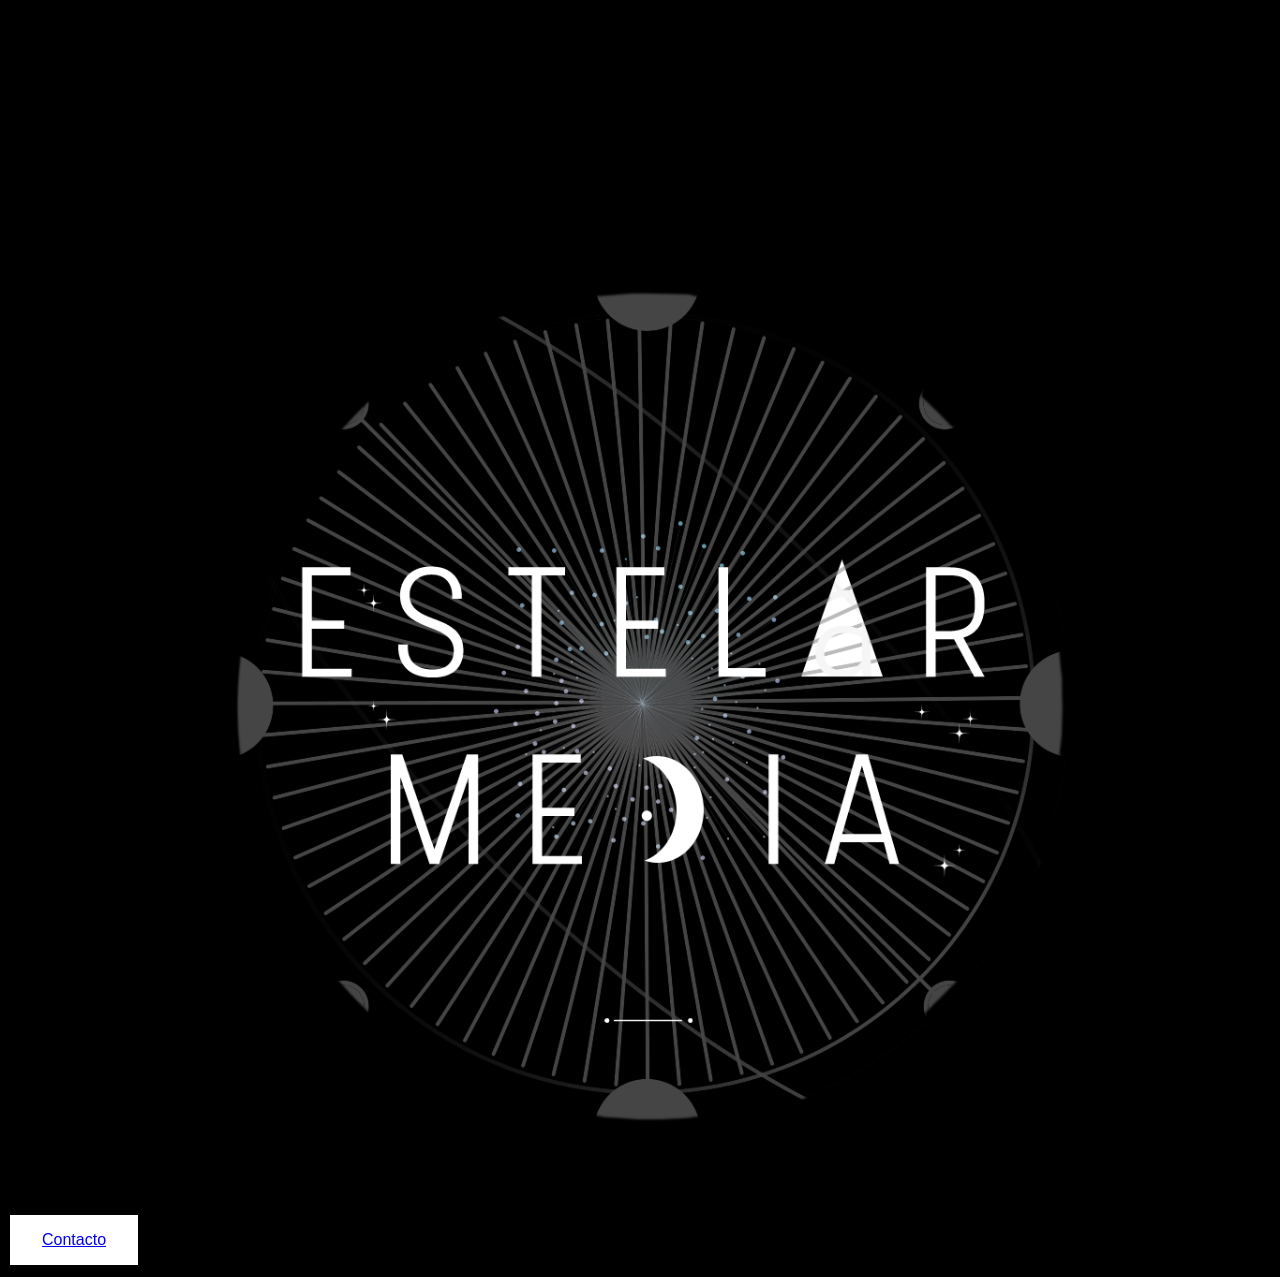
==== index.html @ 9cf01cc3 "Add files via upload" ====
<html>
<head>
<style>
body{
background-color: #000000;
}
.header img {
margin-top: 200px;
width: 80%;
height: auto;
display: block;
margin-left: auto;
margin-right: auto;
}
.button5 {
  background-color: white;
  color: black;
  border: 2px solid #555555;
  border: none;
  padding: 16px 32px;
  text-align: center;
  text-decoration: none;
  display: inline-block;
  font-size: 16px;
  margin: 4px 2px;
  transition-duration: 0.4s;
  cursor: pointer;
}
.contacto{
display: block;
margin-left: auto;
margin-right: auto;    
}
</style>
</head>
<body>
    <div class="header">
        <img src="Logo_Estelar_Media_Alpha.png" alt="logo" />
      </div>
    <div class="contacto">
        <button class="button button5"><a href="mailto:estelarmediabcn@gmail.com">Contacto</a></button>
    </div>
</body>
</html>
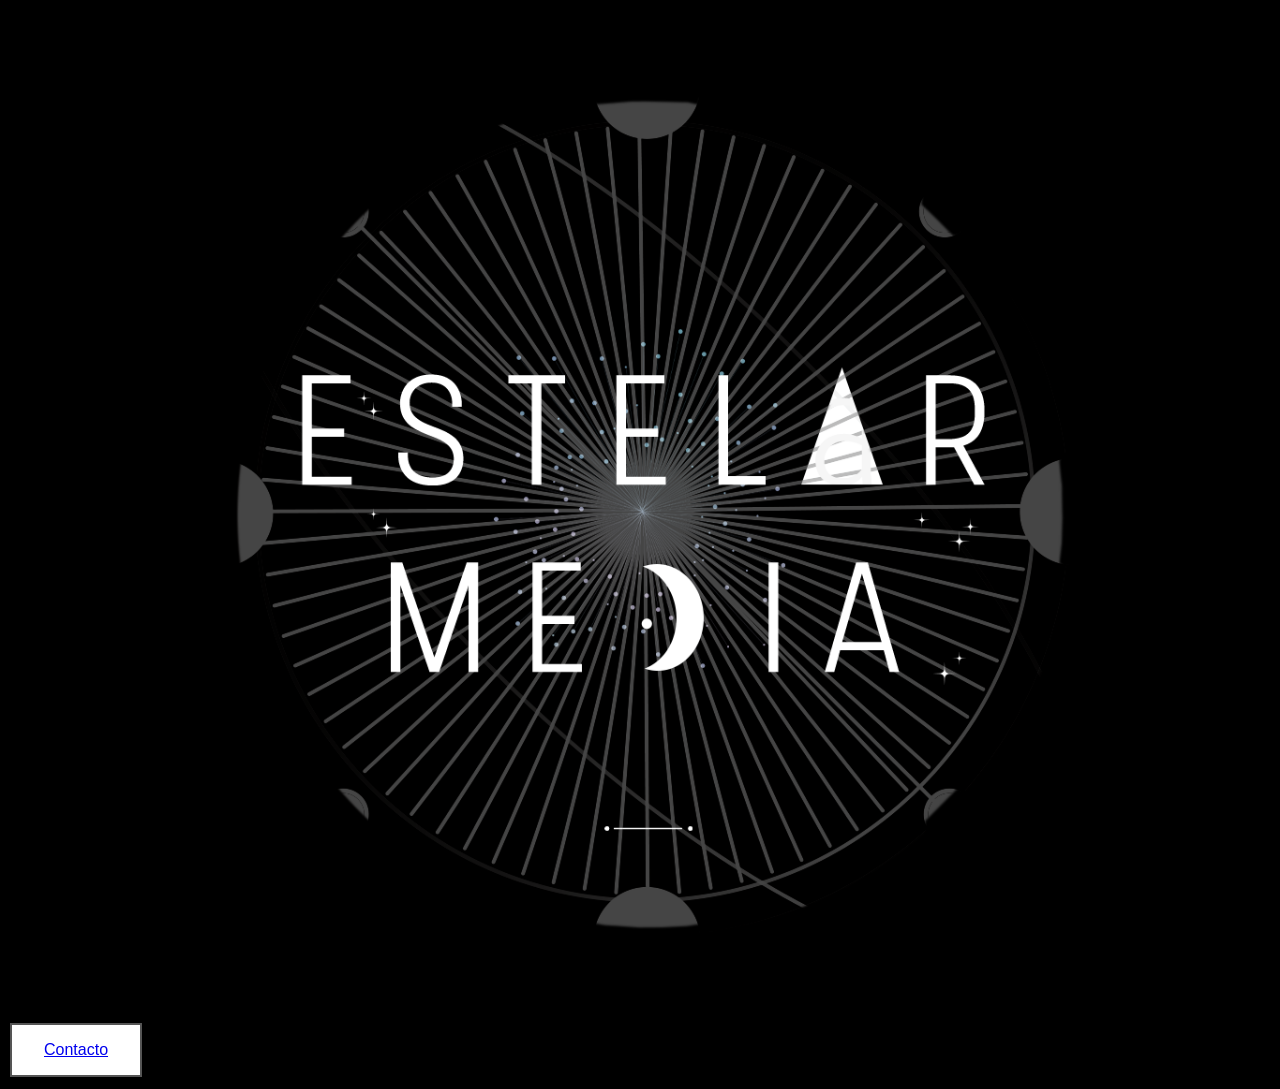
==== commit 910f6658: "Add files via upload" ====
--- a/index.html
+++ b/index.html
@@ -3,20 +3,22 @@
 <style>
 body{
 background-color: #000000;
+font-family: 'Gill Sans', 'Gill Sans MT', Calibri, 'Trebuchet MS', sans-serif;
 }
 .header img {
-margin-top: 200px;
 width: 80%;
 height: auto;
 display: block;
 margin-left: auto;
 margin-right: auto;
 }
-.button5 {
-  background-color: white;
-  color: black;
-  border: 2px solid #555555;
+.contacto{
+align-items: center;  
+}
+.button {
+  background-color: #ffffff; 
   border: none;
+  color: white;
   padding: 16px 32px;
   text-align: center;
   text-decoration: none;
@@ -26,11 +28,17 @@
   transition-duration: 0.4s;
   cursor: pointer;
 }
-.contacto{
-display: block;
-margin-left: auto;
-margin-right: auto;    
+.button5 {
+  background-color: white;
+  color: black;
+  border: 2px solid #555555;
 }
+
+.button5:hover {
+  background-color: #555555;
+  color: white;
+}
+
 </style>
 </head>
 <body>
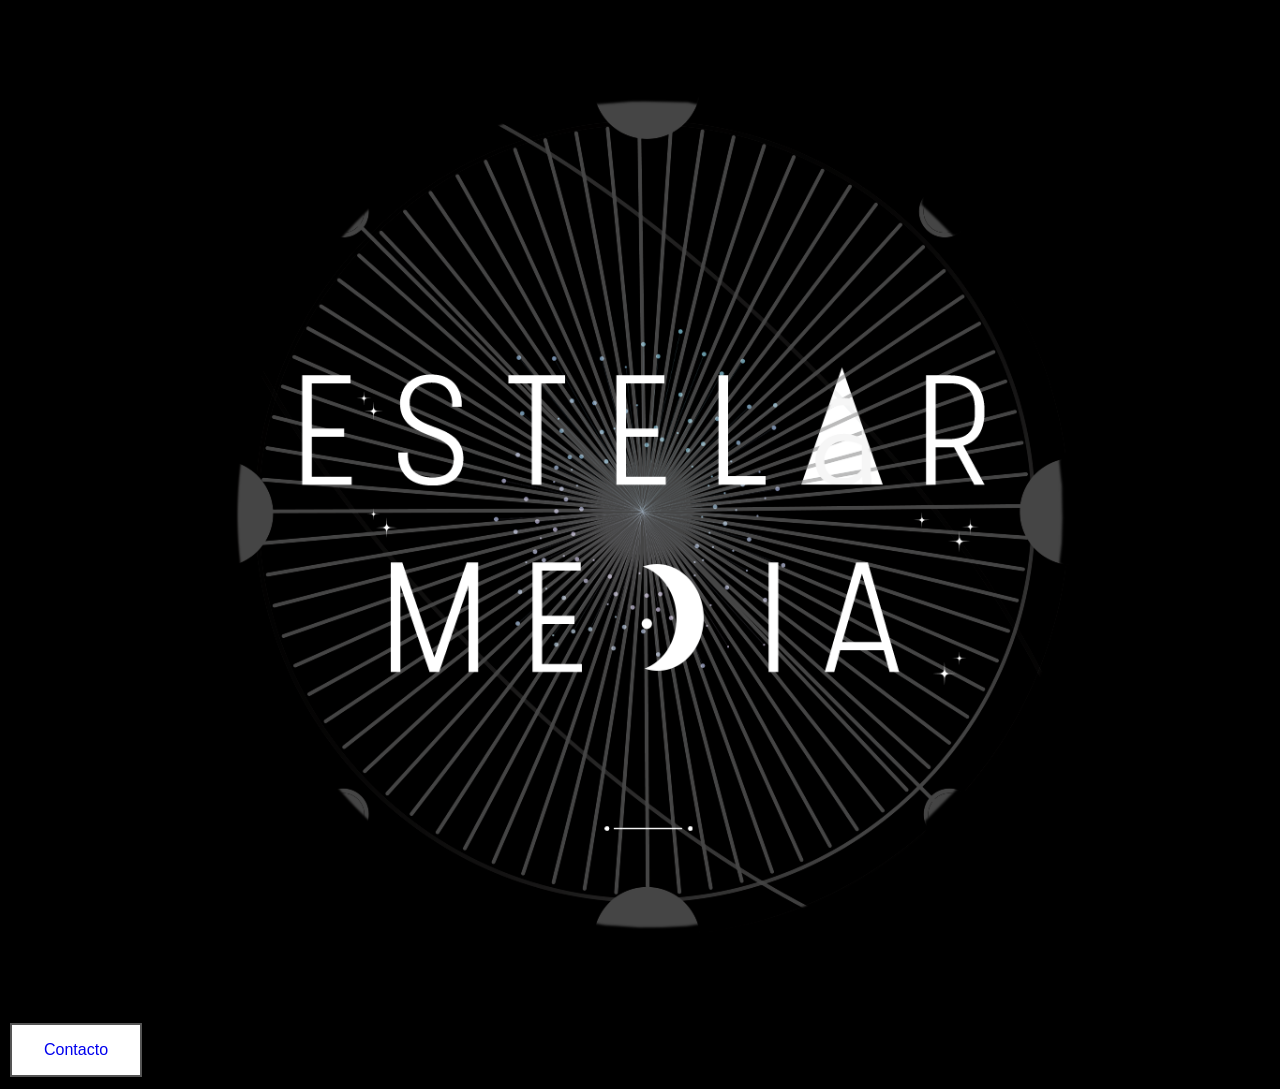
==== commit e1c61a0f: "Add files via upload" ====
--- a/index.html
+++ b/index.html
@@ -4,6 +4,10 @@
 body{
 background-color: #000000;
 font-family: 'Gill Sans', 'Gill Sans MT', Calibri, 'Trebuchet MS', sans-serif;
+}
+a:link, a:visited, a:hover, a:active {
+  text-align: center;
+  text-decoration: none;
 }
 .header img {
 width: 80%;
@@ -12,8 +16,9 @@
 margin-left: auto;
 margin-right: auto;
 }
-.contacto{
-align-items: center;  
+div {
+  display: flex;
+  align-items: center;
 }
 .button {
   background-color: #ffffff; 
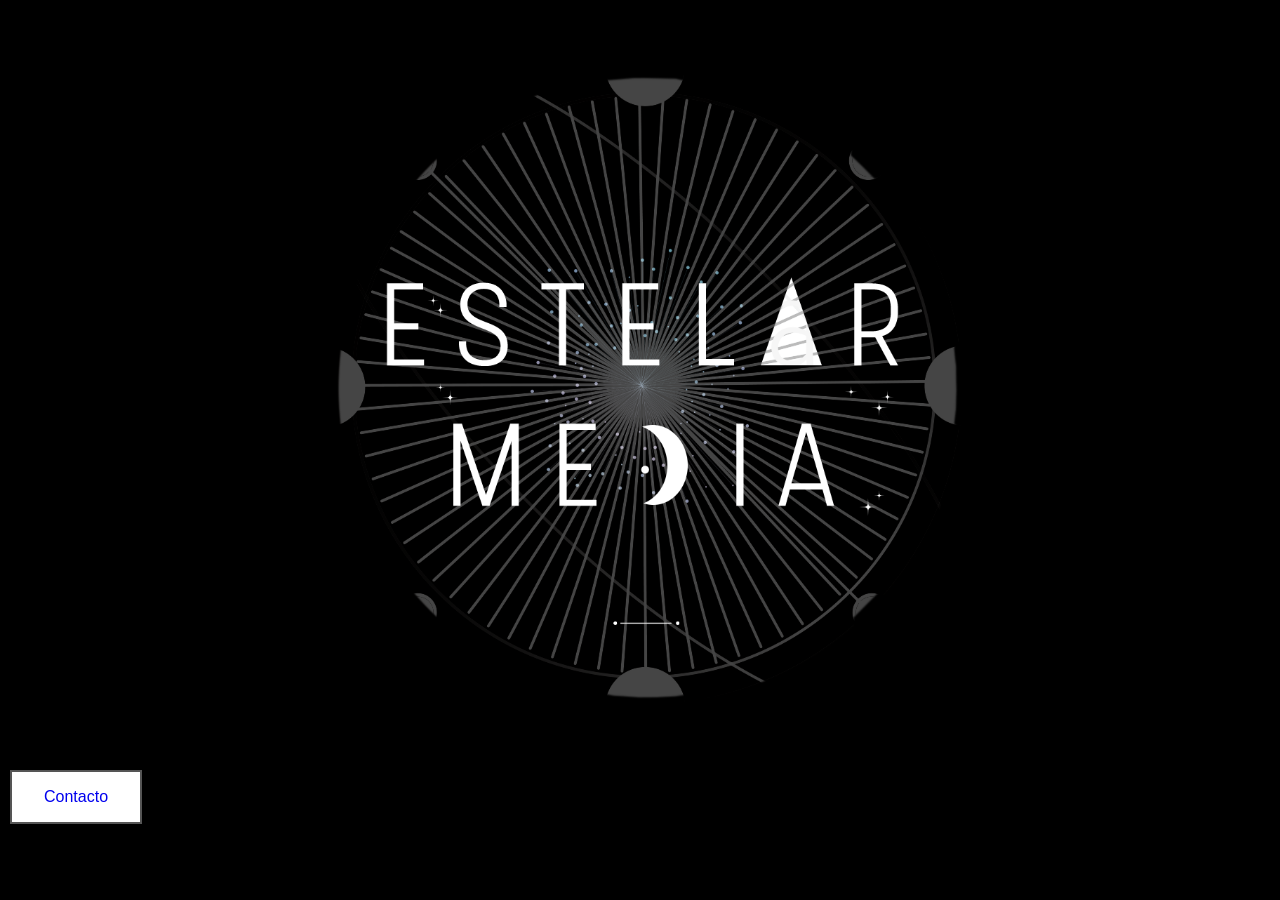
==== commit 46880824: "Add files via upload" ====
--- a/index.html
+++ b/index.html
@@ -10,7 +10,7 @@
   text-decoration: none;
 }
 .header img {
-width: 80%;
+width: 60%;
 height: auto;
 display: block;
 margin-left: auto;
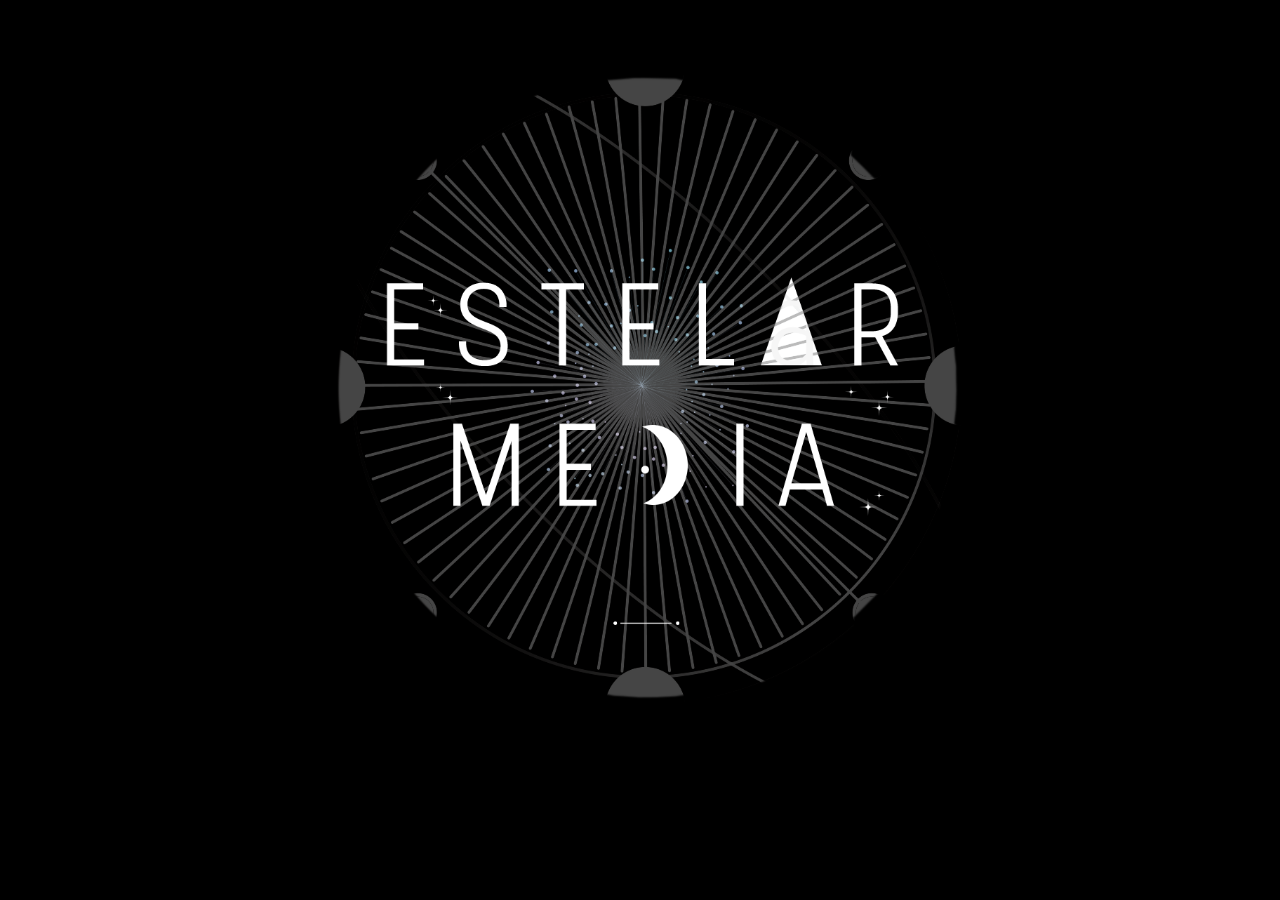
==== commit 974490e8: "Add files via upload" ====
--- a/index.html
+++ b/index.html
@@ -50,8 +50,9 @@
     <div class="header">
         <img src="Logo_Estelar_Media_Alpha.png" alt="logo" />
       </div>
-    <div class="contacto">
+<!--   <div class="contacto">
         <button class="button button5"><a href="mailto:estelarmediabcn@gmail.com">Contacto</a></button>
     </div>
+    -->
 </body>
 </html>
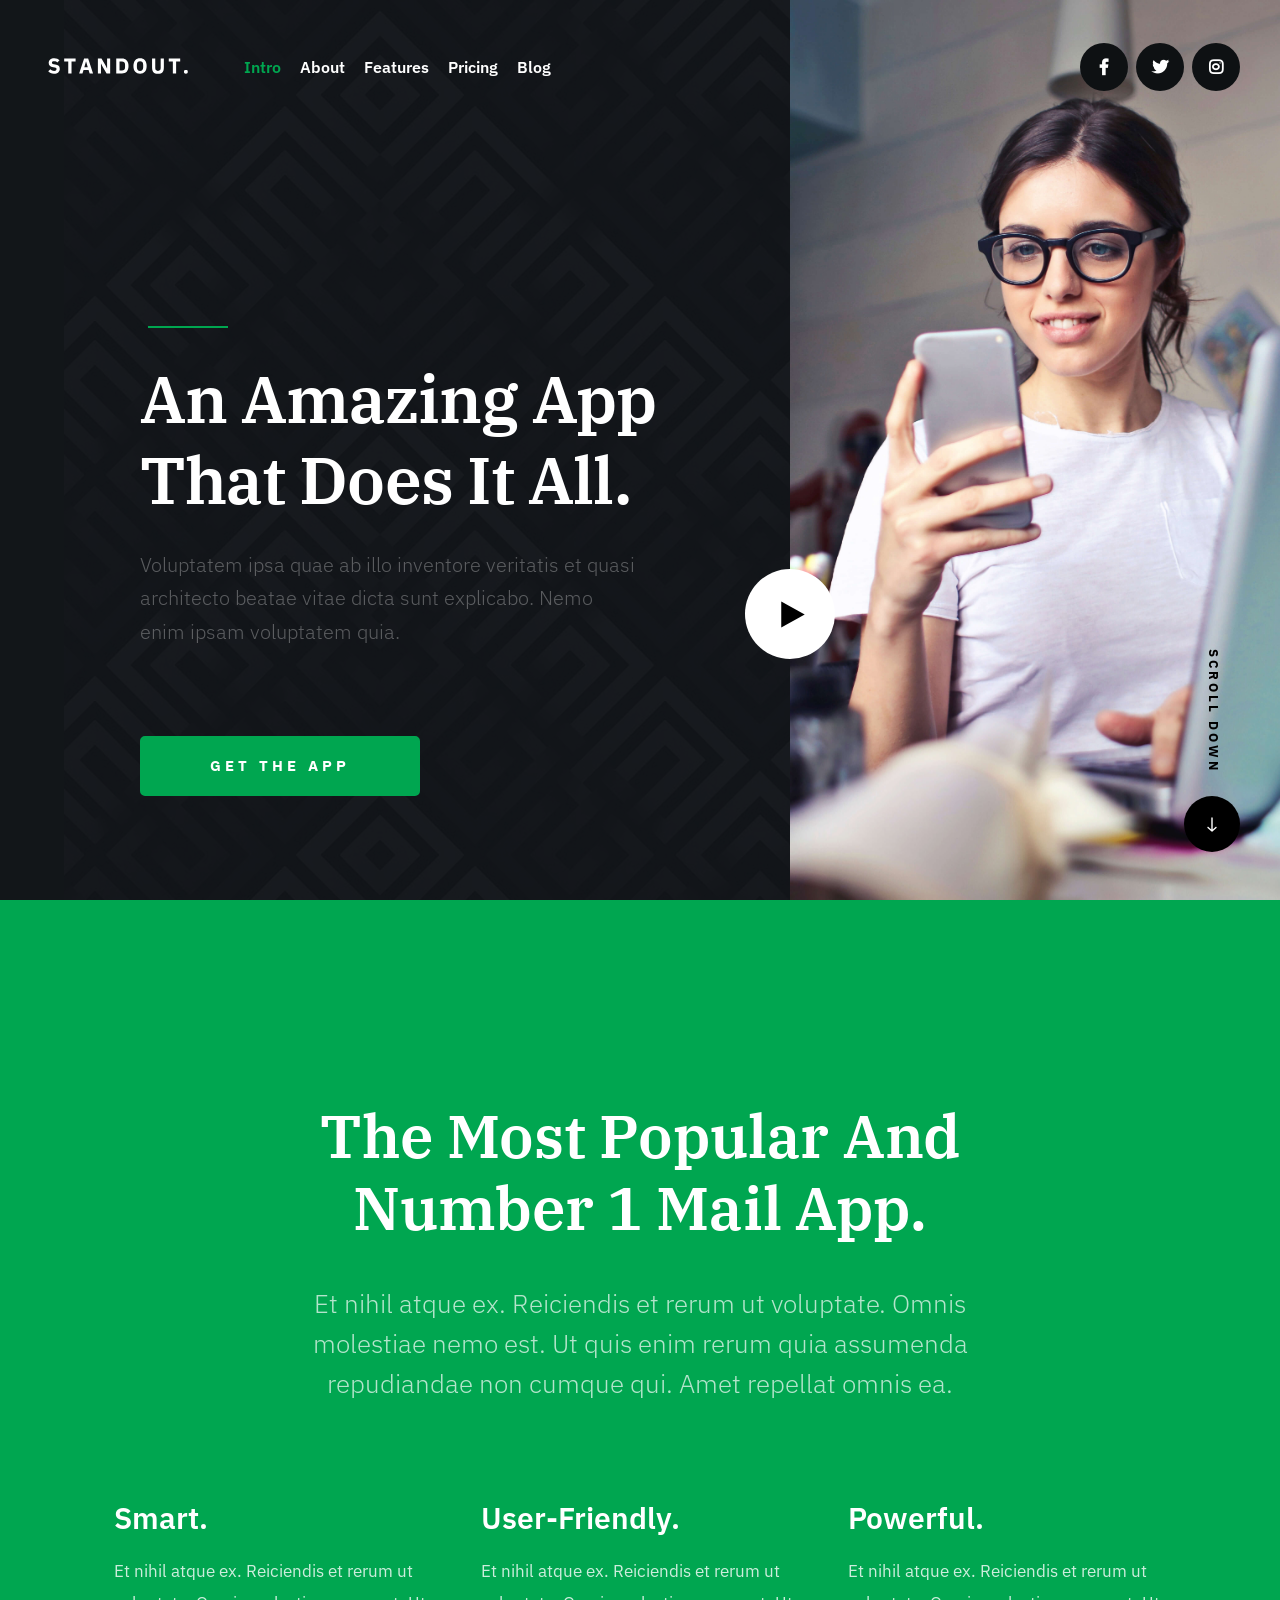
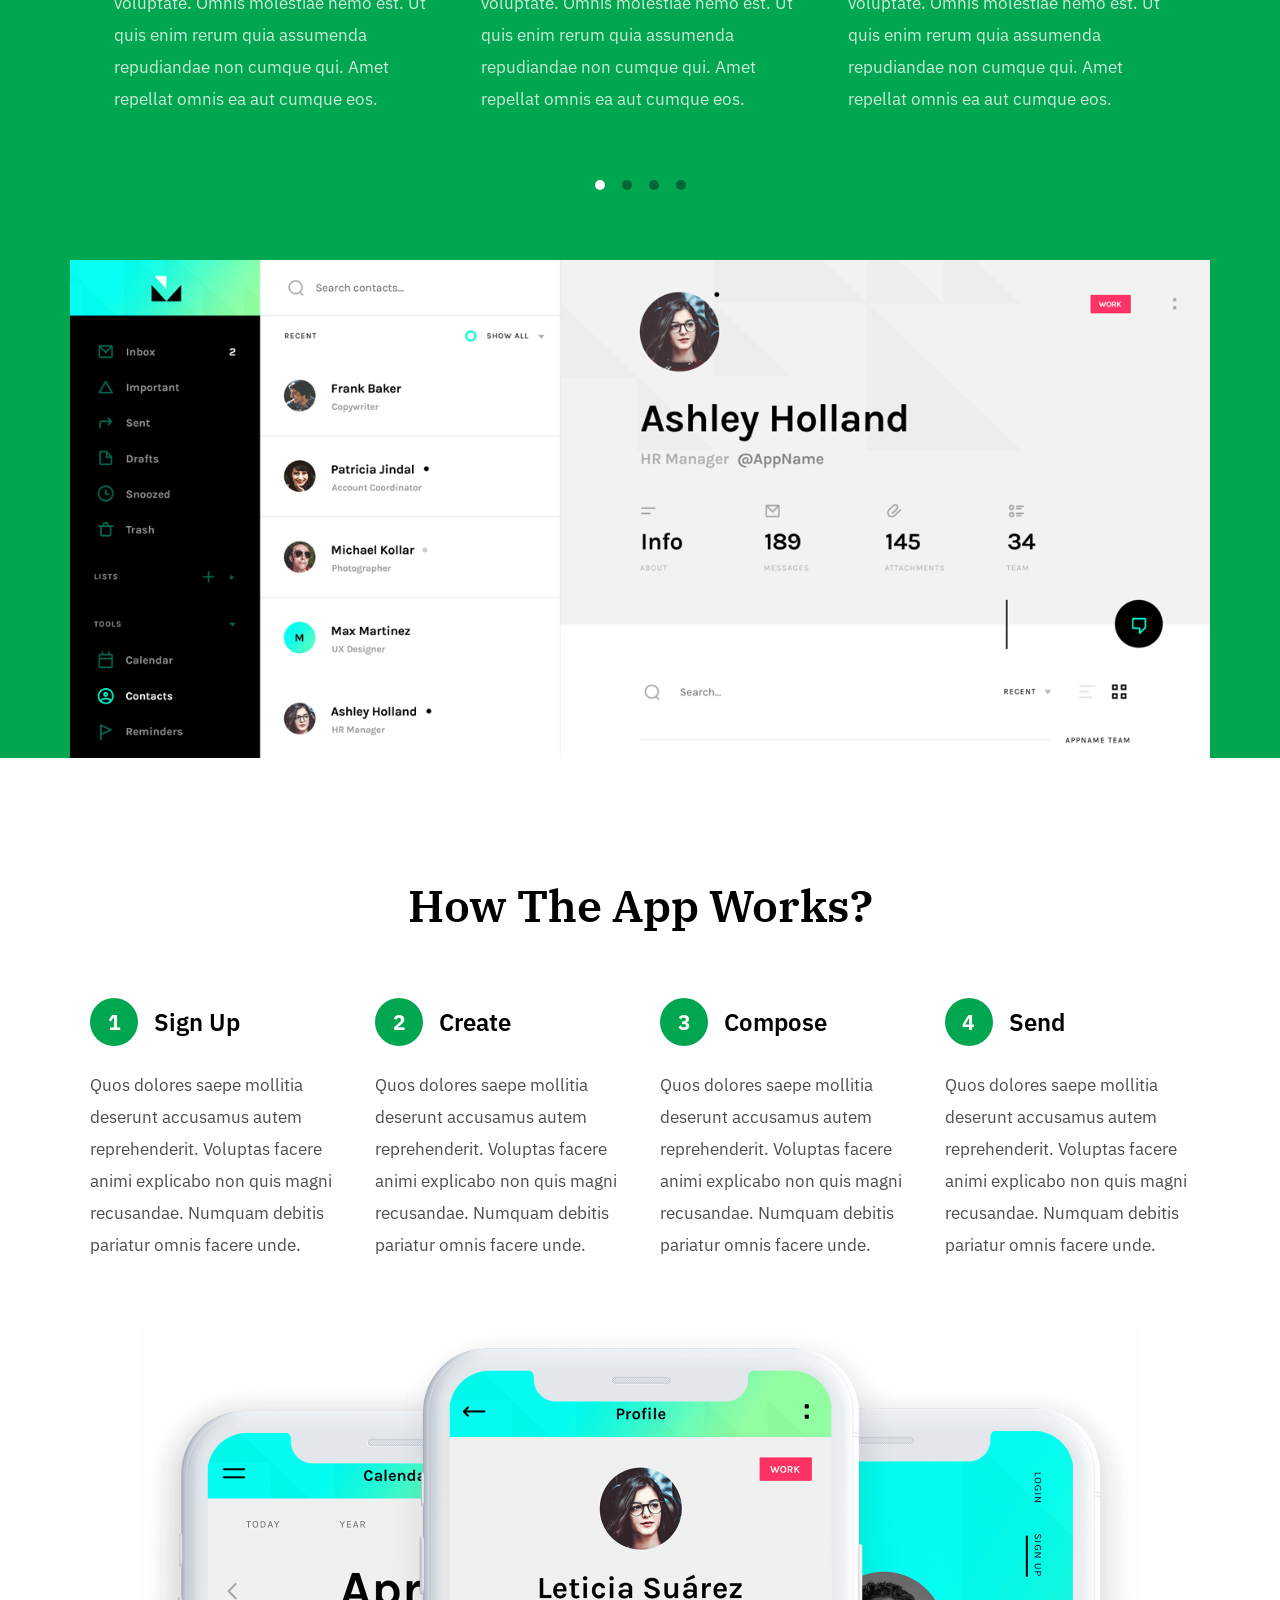
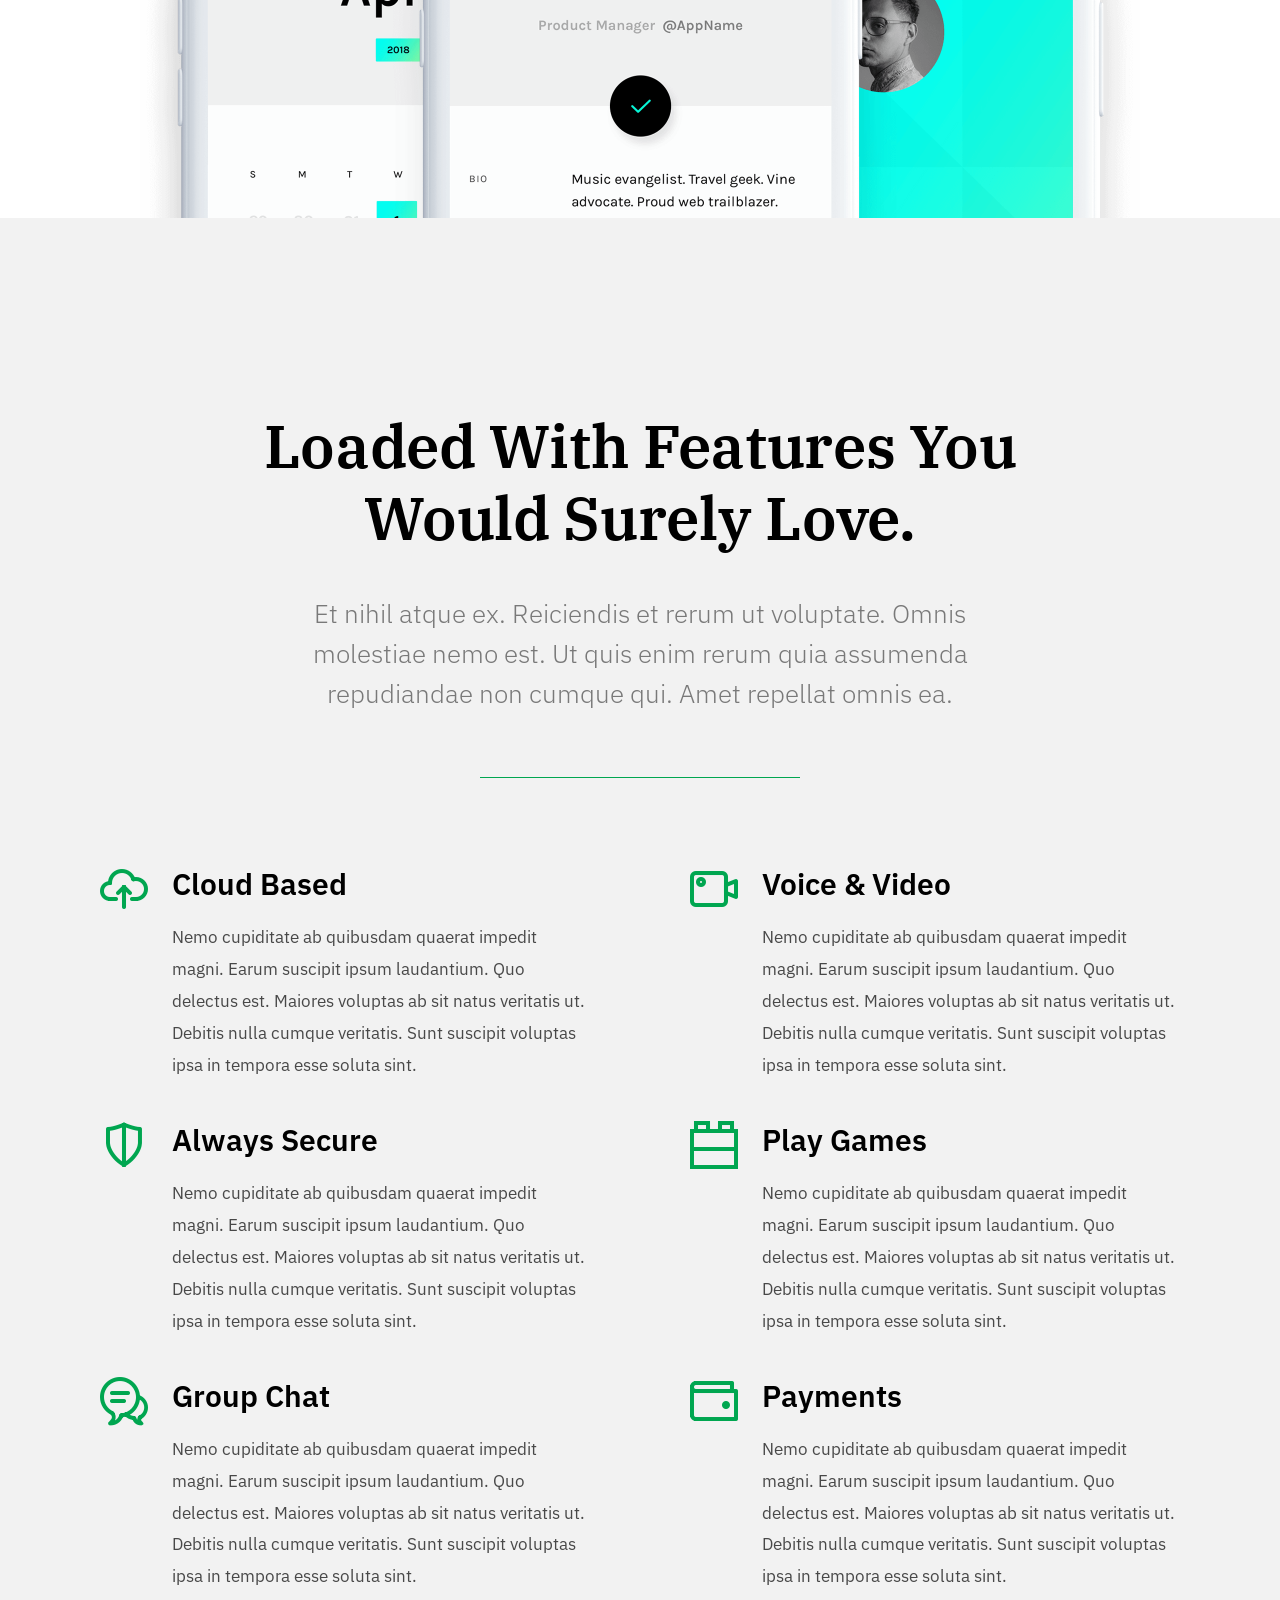
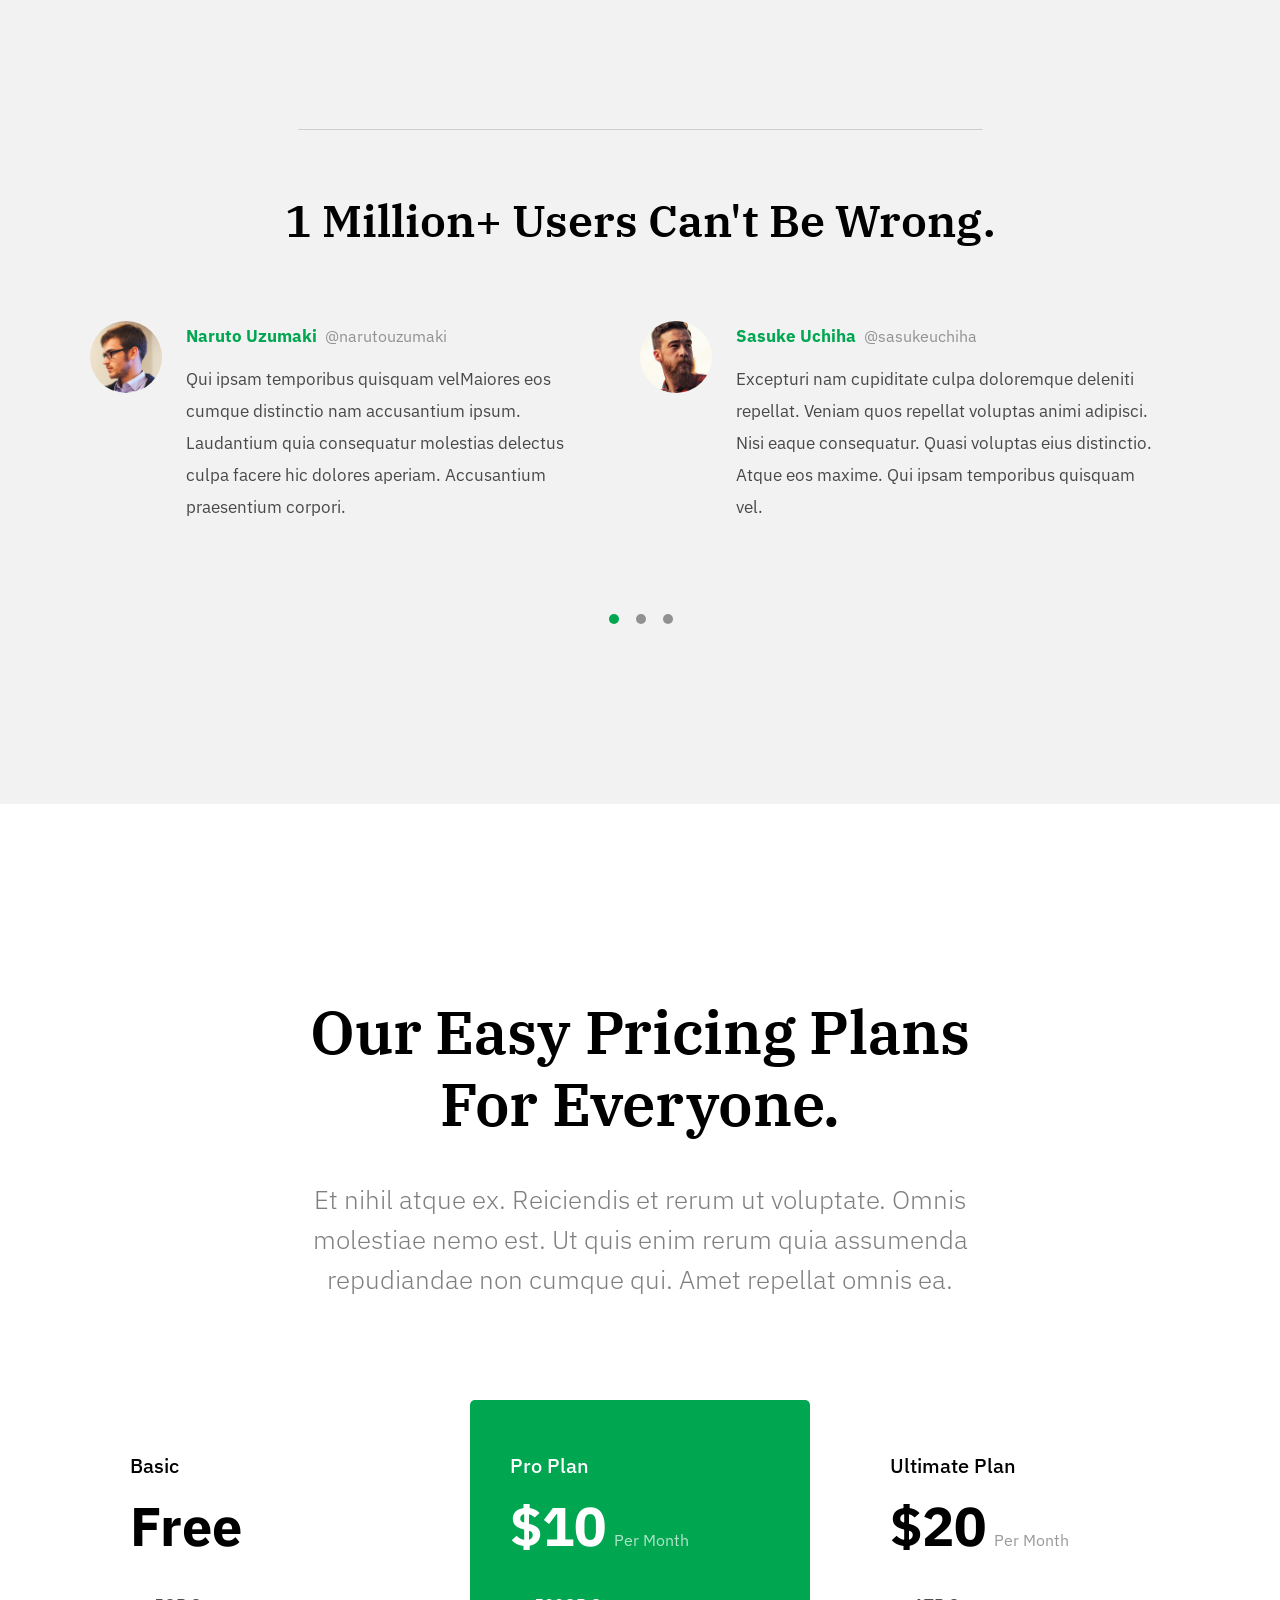
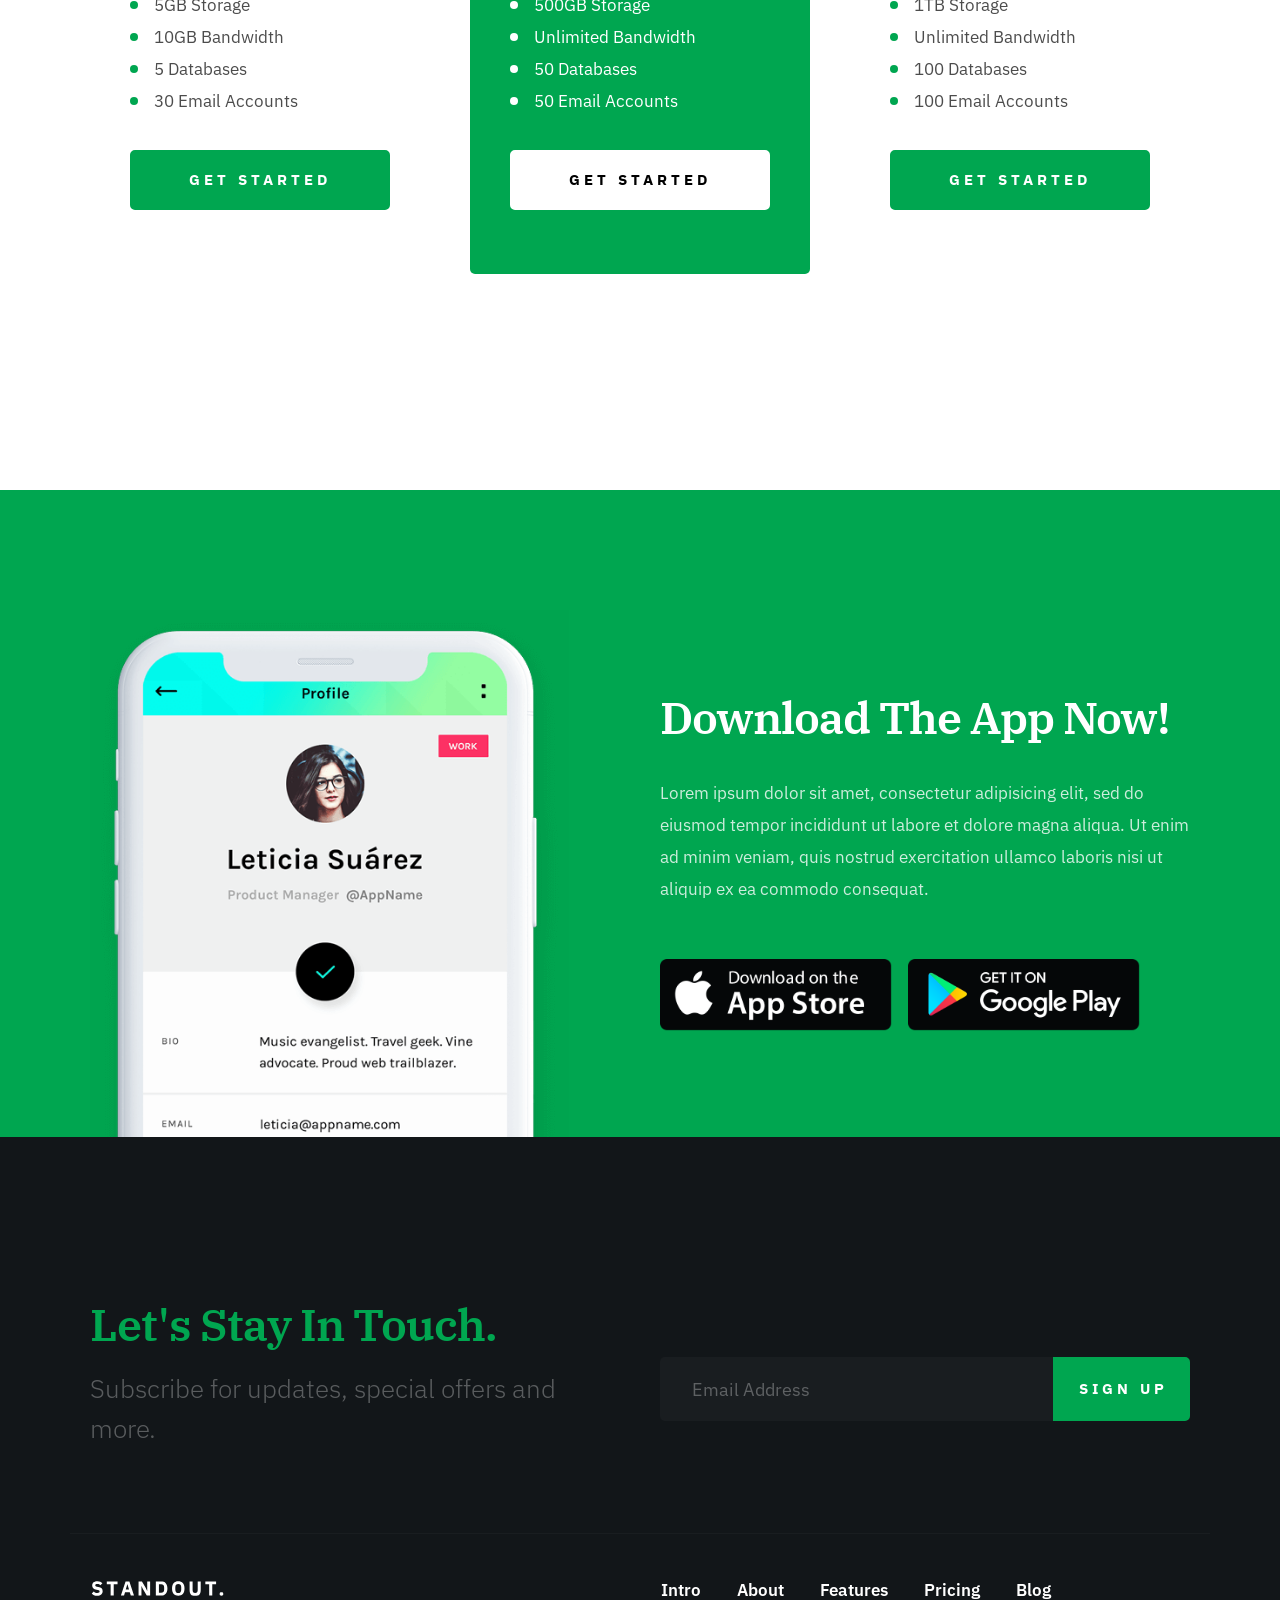
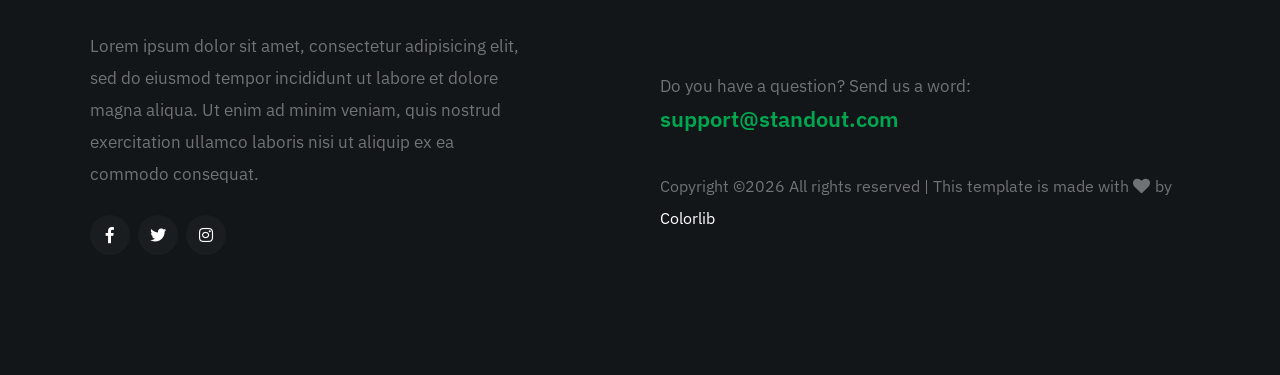
==== commit 15efc9c0: "Add files via upload" ====
--- a/index.html
+++ b/index.html
@@ -1,58 +1,606 @@
-<html>
-<head>
-<style>
-body{
-background-color: #000000;
-font-family: 'Gill Sans', 'Gill Sans MT', Calibri, 'Trebuchet MS', sans-serif;
-}
-a:link, a:visited, a:hover, a:active {
-  text-align: center;
-  text-decoration: none;
-}
-.header img {
-width: 60%;
-height: auto;
-display: block;
-margin-left: auto;
-margin-right: auto;
-}
-div {
-  display: flex;
-  align-items: center;
-}
-.button {
-  background-color: #ffffff; 
-  border: none;
-  color: white;
-  padding: 16px 32px;
-  text-align: center;
-  text-decoration: none;
-  display: inline-block;
-  font-size: 16px;
-  margin: 4px 2px;
-  transition-duration: 0.4s;
-  cursor: pointer;
-}
-.button5 {
-  background-color: white;
-  color: black;
-  border: 2px solid #555555;
-}
-
-.button5:hover {
-  background-color: #555555;
-  color: white;
-}
-
-</style>
-</head>
-<body>
-    <div class="header">
-        <img src="Logo_Estelar_Media_Alpha.png" alt="logo" />
-      </div>
-<!--   <div class="contacto">
-        <button class="button button5"><a href="mailto:estelarmediabcn@gmail.com">Contacto</a></button>
-    </div>
-    -->
-</body>
-</html>+<!DOCTYPE html>
+<html class="no-js" lang="en">
+<head>
+
+    <!--- basic page needs
+    ================================================== -->
+    <meta charset="utf-8">
+    <title>Standout</title>
+    <meta name="description" content="">
+    <meta name="author" content="">
+
+    <!-- mobile specific metas
+    ================================================== -->
+    <meta name="viewport" content="width=device-width, initial-scale=1">
+
+    <!-- CSS
+    ================================================== -->
+    <link rel="stylesheet" href="css/base.css">
+    <link rel="stylesheet" href="css/vendor.css">
+    <link rel="stylesheet" href="css/main.css">
+
+    <!-- script
+    ================================================== -->
+    <script src="js/modernizr.js"></script>
+    <script src="js/pace.min.js"></script>
+
+    <!-- favicons
+    ================================================== -->
+    <link rel="shortcut icon" href="favicon.ico" type="image/x-icon">
+    <link rel="icon" href="favicon.ico" type="image/x-icon">
+
+</head>
+
+<body id="top">
+
+    <div id="preloader">
+        <div id="loader"></div>
+    </div>
+
+
+    <!-- header 
+    ================================================== -->
+    <header class="s-header">
+
+        <div class="header-logo">
+            <a class="site-logo" href="index.html">
+                <img src="images/logo.svg" alt="Homepage">
+            </a>
+        </div>
+
+        <nav class="row header-nav-wrap wide">
+            <ul class="header-main-nav">
+                <li class="current"><a class="smoothscroll" href="#home" title="intro">Intro</a></li>
+                <li><a class="smoothscroll" href="#about" title="about">About</a></li>
+                <li><a class="smoothscroll" href="#features" title="features">Features</a></li>
+                <li><a class="smoothscroll" href="#pricing" title="pricing">Pricing</a></li>
+                <li><a href="blog.html" title="blog">Blog</a></li>	
+            </ul>
+
+            <ul class="header-social">
+                <li><a href="#0"><i class="fab fa-facebook-f" aria-hidden="true"></i></a></li>
+                <li><a href="#0"><i class="fab fa-twitter" aria-hidden="true"></i></a></li>
+                <li><a href="#0"><i class="fab fa-instagram" aria-hidden="true"></i></a></li>
+            </ul>
+        </nav>
+
+        <a class="header-menu-toggle" href="#"><span>Menu</span></a>
+    
+    </header> <!-- end header -->
+
+
+    <!-- home
+    ================================================== -->
+    <section id="home" class="s-home target-section">
+
+        <div class="home-image-part"></div>
+
+        <div class="home-content">
+
+            <div class="row home-content__main wide">
+
+                <h1>
+                An Amazing App <br>
+                That Does It All.
+                </h1>
+
+                <h3>
+                Voluptatem ipsa quae ab illo inventore veritatis et quasi architecto beatae vitae dicta sunt explicabo. Nemo enim ipsam voluptatem quia. 
+                </h3>
+
+                <div class="home-content__button">
+                    <a class="btn-video" href="https://player.vimeo.com/video/14592941?color=00a650&title=0&byline=0&portrait=0" data-lity>
+                        <span class="video-icon"></span>
+                    </a>
+                    <a href="#download" class="smoothscroll btn btn--primary btn--large">
+                        Get The App
+                    </a>
+                </div>
+
+            </div> <!-- end home-content__main -->
+
+            <a href="#about" class="home-scroll smoothscroll">
+                <span class="home-scroll__text">Scroll Down</span>
+                <span class="home-scroll__icon"></span>
+            </a>
+
+        </div> <!-- end home-content -->
+
+    </section> <!-- end s-home -->
+
+
+    <!-- about
+    ================================================== -->
+    <section id="about" class="s-about target-section">
+
+        <div class="row section-header narrower align-center" data-aos="fade-up">
+            <div class="col-full">
+                <h1 class="display-1">
+                    The Most Popular And Number 1 Mail App.
+                </h1>
+                <p class="lead">
+                    Et nihil atque ex. Reiciendis et rerum ut voluptate. Omnis molestiae nemo est. 
+                    Ut quis enim rerum quia assumenda repudiandae non cumque qui. Amet repellat 
+                    omnis ea.
+                </p>
+            </div>
+        </div> <!-- end section-header -->
+
+        <div class="row about-desc" data-aos="fade-up">
+            <div class="col-full slick-slider about-desc__slider">
+
+                <div class="about-desc__slide">
+                    <h3 class="item-title">Smart.</h3>
+
+                    <p>
+                    Et nihil atque ex. Reiciendis et rerum ut voluptate. Omnis molestiae nemo est. 
+                    Ut quis enim rerum quia assumenda repudiandae non cumque qui. Amet repellat 
+                    omnis ea aut cumque eos.
+                    </p>
+                </div>  <!-- end about-desc__slide -->
+
+                <div class="about-desc__slide">
+                    <h3 class="item-title">User-Friendly.</h3>
+
+                    <p>
+                    Et nihil atque ex. Reiciendis et rerum ut voluptate. Omnis molestiae nemo est. 
+                    Ut quis enim rerum quia assumenda repudiandae non cumque qui. Amet repellat 
+                    omnis ea aut cumque eos.
+                    </p>
+                </div>  <!-- end about-desc__slide -->
+
+                <div class="about-desc__slide">
+                    <h3 class="item-title">Powerful.</h3>
+
+                    <p>
+                    Et nihil atque ex. Reiciendis et rerum ut voluptate. Omnis molestiae nemo est. 
+                    Ut quis enim rerum quia assumenda repudiandae non cumque qui. Amet repellat 
+                    omnis ea aut cumque eos.
+                    </p>
+                </div>  <!-- end about-desc__slide -->
+
+                <div class="about-desc__slide">
+                    <h3 class="item-title">Secure.</h3>
+
+                    <p>
+                    Et nihil atque ex. Reiciendis et rerum ut voluptate. Omnis molestiae nemo est. 
+                    Ut quis enim rerum quia assumenda repudiandae non cumque qui. Amet repellat 
+                    omnis ea aut cumque eos.
+                    </p>
+                </div>  <!-- end about-desc__slide -->
+
+            </div> <!-- end about-desc__slider -->
+        </div> <!-- end about-desc -->
+
+        <div class="row about-bottom-image" data-aos="fade-up">
+            <img src="images/app-screen-1400.png" 
+                 srcset="images/app-screen-600.png 600w, 
+                         images/app-screen-1400.png 1400w, 
+                         images/app-screen-2800.png 2800w" 
+                 sizes="(max-width: 2800px) 100vw, 2800px" 
+                 alt="App Screenshots"> 
+         </div>
+
+    </section> <!-- end s-about -->
+
+
+    <!-- process
+    ================================================== -->
+    <section id="process" class="s-process">
+
+        <div class="row">
+            <div class="col-full text-center" data-aos="fade-up">
+                <h2 class="display-2">How The App Works?</h2>
+            </div>
+        </div>
+
+        <div class="row process block-1-4 block-m-1-2 block-tab-full">
+            <div class="col-block item-process" data-aos="fade-up">
+                <div class="item-process__text">
+                    <h3>Sign Up</h3>
+                    <p>
+                    Quos dolores saepe mollitia deserunt accusamus autem reprehenderit. Voluptas facere animi explicabo non quis magni recusandae. 
+                    Numquam debitis pariatur omnis facere unde. 
+                    </p>
+                </div>
+            </div>
+            <div class="col-block item-process" data-aos="fade-up">
+                <div class="item-process__text">
+                    <h3>Create</h3>
+                    <p>
+                    Quos dolores saepe mollitia deserunt accusamus autem reprehenderit. Voluptas facere animi explicabo non quis magni recusandae. 
+                    Numquam debitis pariatur omnis facere unde. 
+                    </p>
+                </div>
+            </div>
+            <div class="col-block item-process" data-aos="fade-up">
+                <div class="item-process__text">
+                    <h3>Compose</h3>
+                    <p>
+                    Quos dolores saepe mollitia deserunt accusamus autem reprehenderit. Voluptas facere animi explicabo non quis magni recusandae. 
+                    Numquam debitis pariatur omnis facere unde. 
+                    </p>
+                </div>
+            </div>
+            <div class="col-block item-process" data-aos="fade-up">
+                <div class="item-process__text">
+                    <h3>Send</h3>
+                    <p>
+                    Quos dolores saepe mollitia deserunt accusamus autem reprehenderit. Voluptas facere animi explicabo non quis magni recusandae. 
+                    Numquam debitis pariatur omnis facere unde. 
+                    </p>
+                </div>
+            </div>
+        </div> <!-- end process -->
+
+        <div class="row process-bottom-image" data-aos="fade-up">
+            <img src="images/phone-app-screens-1000.png" 
+                 srcset="images/phone-app-screens-600.png 600w, 
+                         images/phone-app-screens-1000.png 1000w, 
+                         images/phone-app-screens-2000.png 2000w" 
+                 sizes="(max-width: 2000px) 100vw, 2000px" 
+                 alt="App Screenshots"> 
+         </div>
+        
+    </section> <!-- end s-process -->
+
+
+    <!-- features
+    ================================================== -->
+    <section id="features" class="s-features target-section">
+
+        <div class="row section-header narrower align-center has-bottom-sep" data-aos="fade-up">
+            <div class="col-full">
+                <h1 class="display-1">
+                    Loaded With Features You Would Surely Love.
+                </h1>
+                <p class="lead">
+                    Et nihil atque ex. Reiciendis et rerum ut voluptate. Omnis molestiae nemo est. 
+                    Ut quis enim rerum quia assumenda repudiandae non cumque qui. Amet repellat 
+                    omnis ea.
+                </p>
+            </div>
+        </div> <!-- end section-header -->
+
+        <div class="row bit-narrow features block-1-2 block-mob-full">
+
+            <div class="col-block item-feature" data-aos="fade-up">
+                <div class="item-feature__icon">
+                    <i class="icon-upload"></i>
+                </div>
+                <div class="item-feature__text">
+                    <h3 class="item-title">Cloud Based</h3>
+                    <p>Nemo cupiditate ab quibusdam quaerat impedit magni. Earum suscipit ipsum laudantium. 
+                    Quo delectus est. Maiores voluptas ab sit natus veritatis ut. Debitis nulla cumque veritatis.
+                    Sunt suscipit voluptas ipsa in tempora esse soluta sint.
+                    </p>
+                </div>
+            </div>
+
+            <div class="col-block item-feature" data-aos="fade-up">
+                <div class="item-feature__icon">
+                    <i class="icon-video-camera"></i>
+                </div>
+                <div class="item-feature__text">
+                    <h3 class="item-title">Voice & Video</h3>
+                    <p>Nemo cupiditate ab quibusdam quaerat impedit magni. Earum suscipit ipsum laudantium. 
+                    Quo delectus est. Maiores voluptas ab sit natus veritatis ut. Debitis nulla cumque veritatis.
+                    Sunt suscipit voluptas ipsa in tempora esse soluta sint.
+                    </p>
+                </div>
+            </div>
+
+            <div class="col-block item-feature" data-aos="fade-up">
+                <div class="item-feature__icon">
+                    <i class="icon-shield"></i>
+                </div>  
+                <div class="item-feature__text">
+                    <h3 class="item-title">Always Secure</h3>
+                    <p>Nemo cupiditate ab quibusdam quaerat impedit magni. Earum suscipit ipsum laudantium. 
+                    Quo delectus est. Maiores voluptas ab sit natus veritatis ut. Debitis nulla cumque veritatis.
+                    Sunt suscipit voluptas ipsa in tempora esse soluta sint.
+                    </p>
+                </div>
+            </div>
+
+            <div class="col-block item-feature" data-aos="fade-up">
+                <div class="item-feature__icon">
+                    <i class="icon-lego-block"></i>
+                </div>
+                <div class="item-feature__text">
+                    <h3 class="item-title">Play Games</h3>
+                    <p>Nemo cupiditate ab quibusdam quaerat impedit magni. Earum suscipit ipsum laudantium. 
+                    Quo delectus est. Maiores voluptas ab sit natus veritatis ut. Debitis nulla cumque veritatis.
+                    Sunt suscipit voluptas ipsa in tempora esse soluta sint.
+                    </p>
+                </div>
+            </div>
+
+            <div class="col-block item-feature" data-aos="fade-up">
+                <div class="item-feature__icon">
+                    <i class="icon-chat"></i>
+                </div>
+                <div class="item-feature__text">
+                    <h3 class="item-title">Group Chat</h3>
+                    <p>Nemo cupiditate ab quibusdam quaerat impedit magni. Earum suscipit ipsum laudantium. 
+                    Quo delectus est. Maiores voluptas ab sit natus veritatis ut. Debitis nulla cumque veritatis.
+                    Sunt suscipit voluptas ipsa in tempora esse soluta sint.
+                    </p>
+                </div>
+            </div>
+    
+            <div class="col-block item-feature" data-aos="fade-up">
+                <div class="item-feature__icon">
+                    <i class="icon-wallet"></i>
+                </div>
+                <div class="item-feature__text">
+                    <h3 class="item-title">Payments</h3>
+                    <p>Nemo cupiditate ab quibusdam quaerat impedit magni. Earum suscipit ipsum laudantium. 
+                    Quo delectus est. Maiores voluptas ab sit natus veritatis ut. Debitis nulla cumque veritatis.
+                    Sunt suscipit voluptas ipsa in tempora esse soluta sint.
+                    </p>
+                </div>
+            </div>
+
+        </div> <!-- end features -->
+
+        <div class="testimonials-wrap" data-aos="fade-up">
+
+            <div class="row">
+                <div class="col-full testimonials-header">
+                    <h2 class="display-2">1 Million+ Users Can't Be Wrong.</h2>
+                </div>
+            </div>
+
+            <div class="row testimonials">
+
+                <div class="col-full slick-slider testimonials__slider">
+
+                    <div class="testimonials__slide">
+                        <img src="images/avatars/user-01.jpg" alt="Author image" class="testimonials__avatar">
+                        <div class="testimonials__author">
+                            <span class="testimonials__name">Naruto Uzumaki</span>
+                            <a href="#0" class="testimonials__link">@narutouzumaki</a>
+                        </div>
+                        <p>Qui ipsam temporibus quisquam velMaiores eos cumque distinctio nam accusantium ipsum. 
+                        Laudantium quia consequatur molestias delectus culpa facere hic dolores aperiam. Accusantium praesentium corpori.</p>
+                    </div> <!-- end testimonials__slide -->
+
+                    <div class="testimonials__slide">
+                        <img src="images/avatars/user-02.jpg" alt="Author image" class="testimonials__avatar">
+                        <div class="testimonials__author">
+                            <span class="testimonials__name">Sasuke Uchiha</span>
+                            <a href="#0" class="testimonials__link">@sasukeuchiha</a>
+                        </div>
+                        <p>Excepturi nam cupiditate culpa doloremque deleniti repellat. Veniam quos repellat voluptas animi adipisci.
+                        Nisi eaque consequatur. Quasi voluptas eius distinctio. Atque eos maxime. Qui ipsam temporibus quisquam vel.</p>                        
+                    </div> <!-- end testimonials__slide -->
+
+                    <div class="testimonials__slide">
+                        <img src="images/avatars/user-03.jpg" alt="Author image" class="testimonials__avatar">
+                        <div class="testimonials__author">
+                            <span class="testimonials__name">Shikamaru Nara</span>
+                            <a href="#0" class="testimonials__link">@shikamarunara</a>
+                        </div>
+                        <p>Repellat dignissimos libero. Qui sed at corrupti expedita voluptas odit. Nihil ea quia nesciunt. Ducimus aut sed ipsam.  
+                        Autem eaque officia cum exercitationem sunt voluptatum accusamus. Quasi voluptas eius distinctio.</p>
+                    </div> <!-- end testimonials__slide -->
+                    
+                </div> <!-- end testimonials__slider -->
+
+            </div> <!-- end testimonials -->
+
+        </div> <!-- end testimonials-wrap -->
+
+    </section> <!-- end s-features -->
+
+
+    <!-- pricing
+    ================================================== -->
+    <section id="pricing" class="s-pricing target-section">
+
+        <div class="row section-header narrower align-center" data-aos="fade-up">
+            <div class="col-full">
+                <h1 class="display-1">
+                   Our Easy Pricing Plans For Everyone.
+                </h1>
+                <p class="lead">
+                    Et nihil atque ex. Reiciendis et rerum ut voluptate. Omnis molestiae nemo est. 
+                    Ut quis enim rerum quia assumenda repudiandae non cumque qui. Amet repellat 
+                    omnis ea.
+                </p>
+            </div>
+        </div> <!-- end section-header -->
+
+        <div class="row plans block-1-3 block-m-1-2 block-tab-full stack">
+
+            <div class="col-block item-plan" data-aos="fade-up">
+                <div class="item-plan__block"> 
+
+                    <div class="item-plan__top-part">
+                        <h3 class="item-plan__title">Basic</h3>
+                        <p class="item-plan__price">Free</p>
+                    </div>
+
+                    <div class="item-plan__bottom-part">
+                        <ul class="item-plan__features disc">
+                            <li><span>5GB</span> Storage</li>
+                            <li><span>10GB</span> Bandwidth</li>
+                            <li><span>5</span> Databases</li>
+                            <li><span>30</span> Email Accounts</li>
+                        </ul>
+
+                        <a class="btn btn--primary large full-width" href="#0">Get Started</a>
+                    </div>  
+                
+                </div>
+            </div> <!-- end item-plan -->
+
+            <div class="col-block item-plan item-plan--popular" data-aos="fade-up">
+                <div class="item-plan__block"> 
+
+                    <div class="item-plan__top-part">
+                        <h3 class="item-plan__title">Pro Plan</h3>
+                        <p class="item-plan__price">$10</p>
+                        <p class="item-plan__per">Per Month</p>
+                    </div>
+
+                    <div class="item-plan__bottom-part">
+                        <ul class="item-plan__features disc">
+                            <li><span>500GB</span> Storage</li>
+                            <li><span>Unlimited</span> Bandwidth</li>
+                            <li><span>50</span> Databases</li>
+                            <li><span>50</span> Email Accounts</li>
+                        </ul>
+
+                        <a class="btn btn--primary large full-width" href="#0">Get Started</a>
+                    </div>  
+                
+                </div>
+            </div> <!-- end item-plan -->
+
+            <div class="col-block item-plan" data-aos="fade-up">
+                <div class="item-plan__block"> 
+
+                    <div class="item-plan__top-part">
+                        <h3 class="item-plan__title">Ultimate Plan</h3>
+                        <p class="item-plan__price">$20</p>
+                        <p class="item-plan__per">Per Month</p>
+                    </div>
+
+                    <div class="item-plan__bottom-part">
+                        <ul class="item-plan__features disc">
+                            <li><span>1TB</span> Storage</li>
+                            <li><span>Unlimited</span> Bandwidth</li>
+                            <li><span>100</span> Databases</li>
+                            <li><span>100</span> Email Accounts</li>
+                        </ul>
+
+                        <a class="btn btn--primary large full-width" href="#0">Get Started</a>
+                    </div>  
+                
+                </div>
+            </div> <!-- end item-plan -->
+
+        </div> <!-- end plans -->
+
+    </section> <!-- end s-pricing -->
+
+
+    <!-- download
+    ================================================== -->
+    <section id="download" class="s-download">
+
+        <div class="row download-content">
+            <div class="col-six md-seven download-content__text pull-right" data-aos="fade-up">
+                <h1 class="display-2">
+                    Download The App Now!
+                </h1>
+                <p>
+                    Lorem ipsum dolor sit amet, consectetur adipisicing elit, sed 
+                    do eiusmod tempor incididunt ut labore et dolore magna aliqua. 
+                    Ut enim ad minim veniam, quis nostrud exercitation ullamco 
+                    laboris nisi ut aliquip ex ea commodo consequat.
+                </p>
+                <ul class="download-content__badges">
+                    <li><a href="#0" title="" class="badge-appstore">App Store</a></li>
+                    <li><a href="#0" title="" class="badge-googleplay">Play Store</a></li>
+                </ul>
+            </div>
+            <div class="download-content__image" data-aos="fade-up">
+                <img src="images/phone-app-profile-550.png" 
+                     srcset="images/phone-app-profile-550.png 1x, images/phone-app-profile-1100.png 2x">
+            </div>
+        </div>
+
+    </section> <!-- end s-download -->
+
+
+    <!-- footer
+    ================================================== -->
+    <footer class="s-footer footer">
+
+        <div class="row footer__top">
+            <div class="col-six md-full">
+                <h1 class="display-2">
+                    Let's Stay In Touch.
+                </h1>
+                <p class="lead">
+                    Subscribe for updates, special offers and more.
+                </p>
+            </div>
+            <div class="col-six md-full footer__subscribe end">
+                <div class="subscribe-form">
+                    <form id="mc-form" class="group" novalidate="true">
+
+                        <input type="email" value="" name="EMAIL" class="email" id="mc-email" placeholder="Email Address" required="">
+            
+                        <input type="submit" name="subscribe" value="Sign Up">
+            
+                        <label for="mc-email" class="subscribe-message"></label>
+            
+                    </form>
+                </div>
+            </div>
+        </div>
+
+        <div class="row footer__bottom">
+            <div class="col-five tab-full">
+                <div class="footer__logo">
+                    <a href="index.html">
+                        <img src="images/logo.svg" alt="Homepage">
+                    </a>
+                </div>
+
+                <p>
+                Lorem ipsum dolor sit amet, consectetur adipisicing elit, sed 
+                do eiusmod tempor incididunt ut labore et dolore magna aliqua. 
+                Ut enim ad minim veniam, quis nostrud exercitation ullamco 
+                laboris nisi ut aliquip ex ea commodo consequat.
+                </p>
+
+                <ul class="footer__social">
+                    <li><a href="#0"><i class="fab fa-facebook-f" aria-hidden="true"></i></a></li>
+                    <li><a href="#0"><i class="fab fa-twitter" aria-hidden="true"></i></a></li>
+                    <li><a href="#0"><i class="fab fa-instagram" aria-hidden="true"></i></a></li>
+                </ul>
+            </div>
+
+            <div class="col-six tab-full end">
+                <ul class="footer__site-links">
+                    <li><a class="smoothscroll" href="#home" title="intro">Intro</a></li>
+                    <li><a class="smoothscroll" href="#about" title="about">About</a></li>
+                    <li><a class="smoothscroll" href="#features" title="features">Features</a></li>
+                    <li><a class="smoothscroll" href="#pricing" title="pricing">Pricing</a></li>
+                    <li><a href="blog.html" title="blog">Blog</a></li>	
+                </ul>
+
+                <p class="footer__contact">
+                    Do you have a question? Send us a word: <br>
+                    <a href="mailto:#0" class="footer__mail-link">support@standout.com</a>
+                </p>
+
+                <div class="cl-copyright">
+                    <span><!-- Link back to Colorlib can't be removed. Template is licensed under CC BY 3.0. -->
+Copyright &copy;<script>document.write(new Date().getFullYear());</script> All rights reserved | This template is made with <i class="fa fa-heart" aria-hidden="true"></i> by <a href="https://colorlib.com" target="_blank">Colorlib</a>
+<!-- Link back to Colorlib can't be removed. Template is licensed under CC BY 3.0. -->
+</span>
+                </div>
+            </div>
+
+        </div>
+
+        <div class="go-top">
+            <a class="smoothscroll" title="Back to Top" href="#top"></a>
+        </div>
+
+    </footer> <!-- end s-footer -->
+
+
+    <!-- Java Script
+    ================================================== -->
+    <script src="js/jquery-3.2.1.min.js"></script>
+    <script src="js/plugins.js"></script>
+    <script src="js/main.js"></script>
+
+</body>
--- a/css/base.css
+++ b/css/base.css
@@ -0,0 +1,947 @@
+/* =================================================================== 
+ *
+ *  Standout v1.0 Base Stylesheet
+ *  09-12-2018
+ *  ------------------------------------------------------------------
+ *
+ *  TOC:
+ *  # imports
+ *  # normalize
+ *  # basic/base setup styles
+ *    ## Media
+ *    ## Typography resets 
+ *    ## links
+ *    ## inputs
+ *  # grid
+ *    ## medium size devices
+ *    ## tablets
+ *    ## mobile devices
+ *    ## small mobile devices
+ *  # block grids
+ *    ## medium size devices
+ *    ## tablets
+ *    ## mobile devices
+ *  # MISC
+ *
+ * =================================================================== */
+
+
+/* ===================================================================
+ * # imports 
+ *
+ * ------------------------------------------------------------------- */
+@import url("https://fonts.googleapis.com/css?family=IBM+Plex+Sans:300,400,400i,500,600,700|IBM+Plex+Serif:300,300i,400,500,600,700");
+@import url("font-awesome/css/fontawesome-all.css");
+@import url("micons/micons.css");
+
+
+/* ===================================================================
+ * # normalize
+ * normalize.css v5.0.0 | MIT License |
+ * github.com/necolas/normalize.css
+ *
+ * ------------------------------------------------------------------- */
+html {
+  font-family: sans-serif;
+  line-height: 1.15;
+  -ms-text-size-adjust: 100%;
+  -webkit-text-size-adjust: 100%;
+}
+
+body {
+  margin: 0;
+}
+
+article,
+aside,
+footer,
+header,
+nav,
+section {
+  display: block;
+}
+
+h1 {
+  font-size: 2em;
+  margin: 0.67em 0;
+}
+
+figcaption,
+figure,
+main {
+  display: block;
+}
+
+figure {
+  margin: 1em 40px;
+}
+
+hr {
+  box-sizing: content-box;
+  height: 0;
+  overflow: visible;
+}
+
+pre {
+  font-family: monospace, monospace;
+  font-size: 1em;
+}
+
+a {
+  background-color: transparent;
+  -webkit-text-decoration-skip: objects;
+}
+
+a:active,
+a:hover {
+  outline-width: 0;
+}
+
+abbr[title] {
+  border-bottom: none;
+  text-decoration: underline;
+  text-decoration: underline dotted;
+}
+
+b,
+strong {
+  font-weight: inherit;
+}
+
+b,
+strong {
+  font-weight: bolder;
+}
+
+code,
+kbd,
+samp {
+  font-family: monospace, monospace;
+  font-size: 1em;
+}
+
+dfn {
+  font-style: italic;
+}
+
+mark {
+  background-color: #ff0;
+  color: #000;
+}
+
+small {
+  font-size: 80%;
+}
+
+sub,
+sup {
+  font-size: 75%;
+  line-height: 0;
+  position: relative;
+  vertical-align: baseline;
+}
+
+sub {
+  bottom: -0.25em;
+}
+
+sup {
+  top: -0.5em;
+}
+
+audio,
+video {
+  display: inline-block;
+}
+
+audio:not([controls]) {
+  display: none;
+  height: 0;
+}
+
+img {
+  border-style: none;
+}
+
+svg:not(:root) {
+  overflow: hidden;
+}
+
+button,
+input,
+optgroup,
+select,
+textarea {
+  font-family: sans-serif;
+  font-size: 100%;
+  line-height: 1.15;
+  margin: 0;
+}
+
+button,
+input {
+  overflow: visible;
+}
+
+button,
+select {
+  text-transform: none;
+}
+
+button,
+html [type="button"],
+[type="reset"],
+[type="submit"] {
+  -webkit-appearance: button;
+}
+
+button::-moz-focus-inner,
+[type="button"]::-moz-focus-inner,
+[type="reset"]::-moz-focus-inner,
+[type="submit"]::-moz-focus-inner {
+  border-style: none;
+  padding: 0;
+}
+
+button:-moz-focusring,
+[type="button"]:-moz-focusring,
+[type="reset"]:-moz-focusring,
+[type="submit"]:-moz-focusring {
+  outline: 1px dotted ButtonText;
+}
+
+fieldset {
+  border: 1px solid #c0c0c0;
+  margin: 0 2px;
+  padding: 0.35em 0.625em 0.75em;
+}
+
+legend {
+  box-sizing: border-box;
+  color: inherit;
+  display: table;
+  max-width: 100%;
+  padding: 0;
+  white-space: normal;
+}
+
+progress {
+  display: inline-block;
+  vertical-align: baseline;
+}
+
+textarea {
+  overflow: auto;
+}
+
+[type="checkbox"],
+[type="radio"] {
+  box-sizing: border-box;
+  padding: 0;
+}
+
+[type="number"]::-webkit-inner-spin-button,
+[type="number"]::-webkit-outer-spin-button {
+  height: auto;
+}
+
+[type="search"] {
+  -webkit-appearance: textfield;
+  outline-offset: -2px;
+}
+
+[type="search"]::-webkit-search-cancel-button,
+[type="search"]::-webkit-search-decoration {
+  -webkit-appearance: none;
+}
+
+::-webkit-file-upload-button {
+  -webkit-appearance: button;
+  font: inherit;
+}
+
+details,
+menu {
+  display: block;
+}
+
+summary {
+  display: list-item;
+}
+
+canvas {
+  display: inline-block;
+}
+
+template {
+  display: none;
+}
+
+[hidden] {
+  display: none;
+}
+
+
+/* ===================================================================
+ * # basic/base setup styles
+ *
+ * ------------------------------------------------------------------- */
+html {
+  font-size: 62.5%;
+  box-sizing: border-box;
+}
+
+*,
+*::before,
+*::after {
+  box-sizing: inherit;
+}
+
+body {
+  font-weight: normal;
+  line-height: 1;
+  word-wrap: break-word;
+  text-rendering: optimizeLegibility;
+  -webkit-overflow-scrolling: touch;
+  -webkit-text-size-adjust: none;
+}
+
+body,
+input,
+button {
+  -moz-osx-font-smoothing: grayscale;
+  -webkit-font-smoothing: antialiased;
+}
+
+/* ------------------------------------------------------------------- 
+ * ## Media
+ * ------------------------------------------------------------------- */
+img,
+video {
+  max-width: 100%;
+  height: auto;
+}
+
+/* ------------------------------------------------------------------- 
+ * ## Typography resets 
+ * ------------------------------------------------------------------- */
+div, dl, dt, dd, ul, ol, li, h1, h2, h3, h4, h5, h6, pre, form, p, blockquote, th, td {
+  margin: 0;
+  padding: 0;
+}
+
+h1, h2, h3, h4, h5, h6 {
+  -webkit-font-smoothing: auto;
+  -webkit-font-smoothing: antialiased;
+  -webkit-font-variant-ligatures: common-ligatures;
+  -moz-font-variant-ligatures: common-ligatures;
+  font-variant-ligatures: common-ligatures;
+  text-rendering: optimizeLegibility;
+}
+
+em,
+i {
+  font-style: italic;
+  line-height: inherit;
+}
+
+strong,
+b {
+  font-weight: bold;
+  line-height: inherit;
+}
+
+small {
+  font-size: 60%;
+  line-height: inherit;
+}
+
+ol,
+ul {
+  list-style: none;
+}
+
+li {
+  display: block;
+}
+
+/* ------------------------------------------------------------------- 
+ * ## links
+ * ------------------------------------------------------------------- */
+a {
+  text-decoration: none;
+  line-height: inherit;
+}
+
+a img {
+  border: none;
+}
+
+/* ------------------------------------------------------------------- 
+ * ## inputs
+ * ------------------------------------------------------------------- */
+fieldset {
+  margin: 0;
+  padding: 0;
+}
+
+input[type="email"],
+input[type="number"],
+input[type="search"],
+input[type="text"],
+input[type="tel"],
+input[type="url"],
+input[type="password"],
+textarea {
+  -webkit-appearance: none;
+  -moz-appearance: none;
+  -ms-appearance: none;
+  -o-appearance: none;
+  appearance: none;
+}
+
+
+/* ===================================================================
+ * # grid
+ *
+ * ------------------------------------------------------------------- */
+.row {
+  width: 89%;
+  max-width: 1200px;
+  margin: 0 auto;
+}
+
+.row:after {
+  content: "";
+  display: table;
+  clear: both;
+}
+
+.row .row {
+  width: auto;
+  max-width: none;
+  margin-left: -20px;
+  margin-right: -20px;
+}
+
+/* column blocks
+ * -------------------------------------- */
+[class*="col-"] {
+  float: left;
+  padding: 0 20px;
+}
+
+[class*="col-"] + [class*="col-"].end {
+  float: right;
+}
+
+.collapse > [class*="col-"],
+[class*="col-"].collapse {
+  padding: 0;
+}
+
+/* column width classes 
+ * -------------------------------------- */
+.col-one {
+  width: 8.33333%;
+}
+
+.col-two,
+.col-1-6 {
+  width: 16.66667%;
+}
+
+.col-three,
+.col-1-4 {
+  width: 25%;
+}
+
+.col-four,
+.col-1-3 {
+  width: 33.33333%;
+}
+
+.col-five {
+  width: 41.66667%;
+}
+
+.col-six,
+.col-1-2 {
+  width: 50%;
+}
+
+.col-seven {
+  width: 58.33333%;
+}
+
+.col-eight,
+.col-2-3 {
+  width: 66.66667%;
+}
+
+.col-nine,
+.col-3-4 {
+  width: 75%;
+}
+
+.col-ten,
+.col-5-6 {
+  width: 83.33333%;
+}
+
+.col-eleven {
+  width: 91.66667%;
+}
+
+.col-twelve,
+.col-full {
+  width: 100%;
+}
+
+/* ------------------------------------------------------------------- 
+ * ## medium size devices
+ * ------------------------------------------------------------------- */
+@media only screen and (max-width:1200px) {
+  .row .row {
+    margin-left: -16px;
+    margin-right: -16px;
+  }
+
+  [class*="col-"] {
+    padding: 0 16px;
+  }
+
+  .md-one {
+    width: 8.33333%;
+  }
+
+  .md-two,
+  .md-1-6 {
+    width: 16.66667%;
+  }
+
+  .md-three,
+  .md-1-4 {
+    width: 25%;
+  }
+
+  .md-four,
+  .md-1-3 {
+    width: 33.33333%;
+  }
+
+  .md-five {
+    width: 41.66667%;
+  }
+
+  .md-six,
+  .md-1-2 {
+    width: 50%;
+  }
+
+  .md-seven {
+    width: 58.33333%;
+  }
+
+  .md-eight,
+  .md-2-3 {
+    width: 66.66667%;
+  }
+
+  .md-nine,
+  .md-3-4 {
+    width: 75%;
+  }
+
+  .md-ten,
+  .md-5-6 {
+    width: 83.33333%;
+  }
+
+  .md-eleven {
+    width: 91.66667%;
+  }
+
+  .md-twelve,
+  .md-full {
+    width: 100%;
+  }
+
+}
+
+/* ------------------------------------------------------------------- 
+ * ## tablets
+ * ------------------------------------------------------------------- */
+@media only screen and (max-width:800px) {
+  .row {
+    width: 90%;
+  }
+
+  .tab-1-4 {
+    width: 25%;
+  }
+
+  .tab-1-3 {
+    width: 33.33333%;
+  }
+
+  .tab-1-2 {
+    width: 50%;
+  }
+
+  .tab-2-3 {
+    width: 66.66667%;
+  }
+
+  .tab-3-4 {
+    width: 75%;
+  }
+
+  .tab-full {
+    width: 100%;
+  }
+
+  .hide-on-tablet {
+    display: none;
+  }
+
+}
+
+/* ------------------------------------------------------------------- 
+ * ## mobile devices
+ * ------------------------------------------------------------------- */
+@media only screen and (max-width:600px) {
+  .row {
+    width: auto;
+    padding-left: 25px;
+    padding-right: 25px;
+  }
+
+  .row .row {
+    margin-left: -10px;
+    margin-right: -10px;
+    padding-left: 0;
+    padding-right: 0;
+  }
+
+  [class*="col-"] {
+    padding: 0 10px;
+  }
+
+  .mob-1-4 {
+    width: 25%;
+  }
+
+  .mob-1-3 {
+    width: 33.33333%;
+  }
+
+  .mob-1-2 {
+    width: 50%;
+  }
+
+  .mob-2-3 {
+    width: 66.66667%;
+  }
+
+  .mob-3-4 {
+    width: 75%;
+  }
+
+  .mob-full {
+    width: 100%;
+  }
+
+  .hide-on-mobile {
+    display: none;
+  }
+
+}
+
+/* ------------------------------------------------------------------- 
+ * ## small mobile devices
+ * ------------------------------------------------------------------- */
+
+/* stack columns on small mobile devices
+ * ------------------------------------------------------------------- */
+@media only screen and (max-width:400px) {
+  .row .row {
+    margin-left: 0;
+    margin-right: 0;
+  }
+
+  [class*="col-"]:not(.col-block) {
+    width: 100% !important;
+    float: none !important;
+    clear: both !important;
+    margin-left: 0;
+    margin-right: 0;
+    padding: 0;
+  }
+
+  [class*="col-"] + [class*="col-"].end {
+    float: none;
+  }
+
+  .stack .col-block {
+    width: 100% !important;
+    float: none !important;
+    clear: both !important;
+    margin-left: 0;
+    margin-right: 0;
+    padding: 0;
+  }
+
+}
+
+
+/* ===================================================================
+ * # block grids
+ * ------------------------------------------------------------------- */
+
+/* Equally-sized columns define at row level
+ * ------------------------------------------------------------------- */
+[class*="block-"]:after {
+  content: "";
+  display: table;
+  clear: both;
+}
+
+.block-1-6 .col-block {
+  width: 16.66667%;
+}
+
+.block-1-5 .col-block {
+  width: 20%;
+}
+
+.block-1-4 .col-block {
+  width: 25%;
+}
+
+.block-1-3 .col-block {
+  width: 33.33333%;
+}
+
+.block-1-2 .col-block {
+  width: 50%;
+}
+
+/**
+ * Clearing for block grid columns. Allow columns with 
+ * different heights to align properly.
+ */
+.block-1-6 .col-block:nth-child(6n+1),
+.block-1-5 .col-block:nth-child(5n+1),
+.block-1-4 .col-block:nth-child(4n+1),
+.block-1-3 .col-block:nth-child(3n+1),
+.block-1-2 .col-block:nth-child(2n+1) {
+  clear: both;
+}
+
+/* ------------------------------------------------------------------- 
+ * ## medium size devices
+ * ------------------------------------------------------------------- */
+@media only screen and (max-width:1200px) {
+  .block-m-1-6 .col-block {
+    width: 16.66667%;
+  }
+
+  .block-m-1-5 .col-block {
+    width: 20%;
+  }
+
+  .block-m-1-4 .col-block {
+    width: 25%;
+  }
+
+  .block-m-1-3 .col-block {
+    width: 33.33333%;
+  }
+
+  .block-m-1-2 .col-block {
+    width: 50%;
+  }
+
+  .block-m-full .col-block {
+    width: 100%;
+    clear: both;
+  }
+
+  [class*="block-m-"] .col-block:nth-child(n) {
+    clear: none;
+  }
+
+  .block-m-1-6 .col-block:nth-child(6n+1),
+  .block-m-1-5 .col-block:nth-child(5n+1),
+  .block-m-1-4 .col-block:nth-child(4n+1),
+  .block-m-1-3 .col-block:nth-child(3n+1),
+  .block-m-1-2 .col-block:nth-child(2n+1) {
+    clear: both;
+  }
+
+}
+
+/* ------------------------------------------------------------------- 
+ * ## tablets
+ * ------------------------------------------------------------------- */
+@media only screen and (max-width:800px) {
+  .block-tab-1-6 .col-block {
+    width: 16.66667%;
+  }
+
+  .block-tab-1-5 .col-block {
+    width: 20%;
+  }
+
+  .block-tab-1-4 .col-block {
+    width: 25%;
+  }
+
+  .block-tab-1-3 .col-block {
+    width: 33.33333%;
+  }
+
+  .block-tab-1-2 .col-block {
+    width: 50%;
+  }
+
+  .block-tab-full .col-block {
+    width: 100%;
+    clear: both;
+  }
+
+  [class*="block-tab-"] .col-block:nth-child(n) {
+    clear: none;
+  }
+
+  .block-tab-1-6 .col-block:nth-child(6n+1),
+  .block-tab-1-5 .col-block:nth-child(5n+1),
+  .block-tab-1-4 .col-block:nth-child(4n+1),
+  .block-tab-1-3 .col-block:nth-child(3n+1),
+  .block-tab-1-2 .col-block:nth-child(2n+1) {
+    clear: both;
+  }
+
+}
+
+/* ------------------------------------------------------------------- 
+ * ## mobile devices
+ * ------------------------------------------------------------------- */
+@media only screen and (max-width:600px) {
+  .block-mob-1-6 .col-block {
+    width: 16.66667%;
+  }
+
+  .block-mob-1-5 .col-block {
+    width: 20%;
+  }
+
+  .block-mob-1-4 .col-block {
+    width: 25%;
+  }
+
+  .block-mob-1-3 .col-block {
+    width: 33.33333%;
+  }
+
+  .block-mob-1-2 .col-block {
+    width: 50%;
+  }
+
+  .block-mob-full .col-block {
+    width: 100%;
+    clear: both;
+  }
+
+  [class*="block-mob-"] .col-block:nth-child(n) {
+    clear: none;
+  }
+
+  .block-mob-1-6 .col-block:nth-child(6n+1),
+  .block-mob-1-5 .col-block:nth-child(5n+1),
+  .block-mob-1-4 .col-block:nth-child(4n+1),
+  .block-mob-1-3 .col-block:nth-child(3n+1),
+  .block-mob-1-2 .col-block:nth-child(2n+1) {
+    clear: both;
+  }
+
+}
+
+
+/* ===================================================================
+ * # MISC
+ *
+ * ------------------------------------------------------------------- */
+.group:after {
+  content: "";
+  display: table;
+  clear: both;
+}
+
+/* Misc Helper Styles
+ * -------------------------------------- */
+.is-hidden {
+  display: none;
+}
+
+.is-invisible {
+  visibility: hidden;
+}
+
+.antialiased {
+  -webkit-font-smoothing: antialiased;
+  -moz-osx-font-smoothing: grayscale;
+}
+
+.overflow-hidden {
+  overflow: hidden;
+}
+
+.remove-bottom {
+  margin-bottom: 0;
+}
+
+.half-bottom {
+  margin-bottom: 1.6rem !important;
+}
+
+.add-bottom {
+  margin-bottom: 3.2rem !important;
+}
+
+.no-border {
+  border: none;
+}
+
+.full-width {
+  width: 100%;
+}
+
+.text-center {
+  text-align: center;
+}
+
+.text-left {
+  text-align: left;
+}
+
+.text-right {
+  text-align: right;
+}
+
+.pull-left {
+  float: left;
+}
+
+.pull-right {
+  float: right;
+}
+
+.align-center {
+  margin-left: auto;
+  margin-right: auto;
+  text-align: center;
+}
+
+/*# sourceMappingURL=base.css.map */
--- a/css/vendor.css
+++ b/css/vendor.css
@@ -0,0 +1,1688 @@
+/* =================================================================== 
+ *
+ *  Standout v1.0 Vendor/Third Party CSS 
+ *  09-12-2018
+ *  ------------------------------------------------------------------
+ *
+ *  TOC:
+ *  # animate on scroll
+ *  # slick slider
+ *  # lity - v1.6.6 - 2016-04-22
+ *  # prettyprint GitHub Theme 
+ *
+ * =================================================================== */
+
+
+/* ===================================================================
+ * # animate on scroll 
+ * https://michalsnik.github.io/aos/
+ * ------------------------------------------------------------------- */
+[data-aos][data-aos][data-aos-duration='50'],
+body[data-aos-duration='50'] [data-aos] {
+  transition-duration: 50ms;
+}
+
+[data-aos][data-aos][data-aos-delay='50'],
+body[data-aos-delay='50'] [data-aos] {
+  transition-delay: 0;
+}
+
+[data-aos][data-aos][data-aos-delay='50'].aos-animate,
+body[data-aos-delay='50'] [data-aos].aos-animate {
+  transition-delay: 50ms;
+}
+
+[data-aos][data-aos][data-aos-duration='100'],
+body[data-aos-duration='100'] [data-aos] {
+  transition-duration: .1s;
+}
+
+[data-aos][data-aos][data-aos-delay='100'],
+body[data-aos-delay='100'] [data-aos] {
+  transition-delay: 0;
+}
+
+[data-aos][data-aos][data-aos-delay='100'].aos-animate,
+body[data-aos-delay='100'] [data-aos].aos-animate {
+  transition-delay: .1s;
+}
+
+[data-aos][data-aos][data-aos-duration='150'],
+body[data-aos-duration='150'] [data-aos] {
+  transition-duration: .15s;
+}
+
+[data-aos][data-aos][data-aos-delay='150'],
+body[data-aos-delay='150'] [data-aos] {
+  transition-delay: 0;
+}
+
+[data-aos][data-aos][data-aos-delay='150'].aos-animate,
+body[data-aos-delay='150'] [data-aos].aos-animate {
+  transition-delay: .15s;
+}
+
+[data-aos][data-aos][data-aos-duration='200'],
+body[data-aos-duration='200'] [data-aos] {
+  transition-duration: .2s;
+}
+
+[data-aos][data-aos][data-aos-delay='200'],
+body[data-aos-delay='200'] [data-aos] {
+  transition-delay: 0;
+}
+
+[data-aos][data-aos][data-aos-delay='200'].aos-animate,
+body[data-aos-delay='200'] [data-aos].aos-animate {
+  transition-delay: .2s;
+}
+
+[data-aos][data-aos][data-aos-duration='250'],
+body[data-aos-duration='250'] [data-aos] {
+  transition-duration: .25s;
+}
+
+[data-aos][data-aos][data-aos-delay='250'],
+body[data-aos-delay='250'] [data-aos] {
+  transition-delay: 0;
+}
+
+[data-aos][data-aos][data-aos-delay='250'].aos-animate,
+body[data-aos-delay='250'] [data-aos].aos-animate {
+  transition-delay: .25s;
+}
+
+[data-aos][data-aos][data-aos-duration='300'],
+body[data-aos-duration='300'] [data-aos] {
+  transition-duration: .3s;
+}
+
+[data-aos][data-aos][data-aos-delay='300'],
+body[data-aos-delay='300'] [data-aos] {
+  transition-delay: 0;
+}
+
+[data-aos][data-aos][data-aos-delay='300'].aos-animate,
+body[data-aos-delay='300'] [data-aos].aos-animate {
+  transition-delay: .3s;
+}
+
+[data-aos][data-aos][data-aos-duration='350'],
+body[data-aos-duration='350'] [data-aos] {
+  transition-duration: .35s;
+}
+
+[data-aos][data-aos][data-aos-delay='350'],
+body[data-aos-delay='350'] [data-aos] {
+  transition-delay: 0;
+}
+
+[data-aos][data-aos][data-aos-delay='350'].aos-animate,
+body[data-aos-delay='350'] [data-aos].aos-animate {
+  transition-delay: .35s;
+}
+
+[data-aos][data-aos][data-aos-duration='400'],
+body[data-aos-duration='400'] [data-aos] {
+  transition-duration: .4s;
+}
+
+[data-aos][data-aos][data-aos-delay='400'],
+body[data-aos-delay='400'] [data-aos] {
+  transition-delay: 0;
+}
+
+[data-aos][data-aos][data-aos-delay='400'].aos-animate,
+body[data-aos-delay='400'] [data-aos].aos-animate {
+  transition-delay: .4s;
+}
+
+[data-aos][data-aos][data-aos-duration='450'],
+body[data-aos-duration='450'] [data-aos] {
+  transition-duration: .45s;
+}
+
+[data-aos][data-aos][data-aos-delay='450'],
+body[data-aos-delay='450'] [data-aos] {
+  transition-delay: 0;
+}
+
+[data-aos][data-aos][data-aos-delay='450'].aos-animate,
+body[data-aos-delay='450'] [data-aos].aos-animate {
+  transition-delay: .45s;
+}
+
+[data-aos][data-aos][data-aos-duration='500'],
+body[data-aos-duration='500'] [data-aos] {
+  transition-duration: .5s;
+}
+
+[data-aos][data-aos][data-aos-delay='500'],
+body[data-aos-delay='500'] [data-aos] {
+  transition-delay: 0;
+}
+
+[data-aos][data-aos][data-aos-delay='500'].aos-animate,
+body[data-aos-delay='500'] [data-aos].aos-animate {
+  transition-delay: .5s;
+}
+
+[data-aos][data-aos][data-aos-duration='550'],
+body[data-aos-duration='550'] [data-aos] {
+  transition-duration: .55s;
+}
+
+[data-aos][data-aos][data-aos-delay='550'],
+body[data-aos-delay='550'] [data-aos] {
+  transition-delay: 0;
+}
+
+[data-aos][data-aos][data-aos-delay='550'].aos-animate,
+body[data-aos-delay='550'] [data-aos].aos-animate {
+  transition-delay: .55s;
+}
+
+[data-aos][data-aos][data-aos-duration='600'],
+body[data-aos-duration='600'] [data-aos] {
+  transition-duration: .6s;
+}
+
+[data-aos][data-aos][data-aos-delay='600'],
+body[data-aos-delay='600'] [data-aos] {
+  transition-delay: 0;
+}
+
+[data-aos][data-aos][data-aos-delay='600'].aos-animate,
+body[data-aos-delay='600'] [data-aos].aos-animate {
+  transition-delay: .6s;
+}
+
+[data-aos][data-aos][data-aos-duration='650'],
+body[data-aos-duration='650'] [data-aos] {
+  transition-duration: .65s;
+}
+
+[data-aos][data-aos][data-aos-delay='650'],
+body[data-aos-delay='650'] [data-aos] {
+  transition-delay: 0;
+}
+
+[data-aos][data-aos][data-aos-delay='650'].aos-animate,
+body[data-aos-delay='650'] [data-aos].aos-animate {
+  transition-delay: .65s;
+}
+
+[data-aos][data-aos][data-aos-duration='700'],
+body[data-aos-duration='700'] [data-aos] {
+  transition-duration: .7s;
+}
+
+[data-aos][data-aos][data-aos-delay='700'],
+body[data-aos-delay='700'] [data-aos] {
+  transition-delay: 0;
+}
+
+[data-aos][data-aos][data-aos-delay='700'].aos-animate,
+body[data-aos-delay='700'] [data-aos].aos-animate {
+  transition-delay: .7s;
+}
+
+[data-aos][data-aos][data-aos-duration='750'],
+body[data-aos-duration='750'] [data-aos] {
+  transition-duration: .75s;
+}
+
+[data-aos][data-aos][data-aos-delay='750'],
+body[data-aos-delay='750'] [data-aos] {
+  transition-delay: 0;
+}
+
+[data-aos][data-aos][data-aos-delay='750'].aos-animate,
+body[data-aos-delay='750'] [data-aos].aos-animate {
+  transition-delay: .75s;
+}
+
+[data-aos][data-aos][data-aos-duration='800'],
+body[data-aos-duration='800'] [data-aos] {
+  transition-duration: .8s;
+}
+
+[data-aos][data-aos][data-aos-delay='800'],
+body[data-aos-delay='800'] [data-aos] {
+  transition-delay: 0;
+}
+
+[data-aos][data-aos][data-aos-delay='800'].aos-animate,
+body[data-aos-delay='800'] [data-aos].aos-animate {
+  transition-delay: .8s;
+}
+
+[data-aos][data-aos][data-aos-duration='850'],
+body[data-aos-duration='850'] [data-aos] {
+  transition-duration: .85s;
+}
+
+[data-aos][data-aos][data-aos-delay='850'],
+body[data-aos-delay='850'] [data-aos] {
+  transition-delay: 0;
+}
+
+[data-aos][data-aos][data-aos-delay='850'].aos-animate,
+body[data-aos-delay='850'] [data-aos].aos-animate {
+  transition-delay: .85s;
+}
+
+[data-aos][data-aos][data-aos-duration='900'],
+body[data-aos-duration='900'] [data-aos] {
+  transition-duration: .9s;
+}
+
+[data-aos][data-aos][data-aos-delay='900'],
+body[data-aos-delay='900'] [data-aos] {
+  transition-delay: 0;
+}
+
+[data-aos][data-aos][data-aos-delay='900'].aos-animate,
+body[data-aos-delay='900'] [data-aos].aos-animate {
+  transition-delay: .9s;
+}
+
+[data-aos][data-aos][data-aos-duration='950'],
+body[data-aos-duration='950'] [data-aos] {
+  transition-duration: .95s;
+}
+
+[data-aos][data-aos][data-aos-delay='950'],
+body[data-aos-delay='950'] [data-aos] {
+  transition-delay: 0;
+}
+
+[data-aos][data-aos][data-aos-delay='950'].aos-animate,
+body[data-aos-delay='950'] [data-aos].aos-animate {
+  transition-delay: .95s;
+}
+
+[data-aos][data-aos][data-aos-duration='1000'],
+body[data-aos-duration='1000'] [data-aos] {
+  transition-duration: 1s;
+}
+
+[data-aos][data-aos][data-aos-delay='1000'],
+body[data-aos-delay='1000'] [data-aos] {
+  transition-delay: 0;
+}
+
+[data-aos][data-aos][data-aos-delay='1000'].aos-animate,
+body[data-aos-delay='1000'] [data-aos].aos-animate {
+  transition-delay: 1s;
+}
+
+[data-aos][data-aos][data-aos-duration='1050'],
+body[data-aos-duration='1050'] [data-aos] {
+  transition-duration: 1.05s;
+}
+
+[data-aos][data-aos][data-aos-delay='1050'],
+body[data-aos-delay='1050'] [data-aos] {
+  transition-delay: 0;
+}
+
+[data-aos][data-aos][data-aos-delay='1050'].aos-animate,
+body[data-aos-delay='1050'] [data-aos].aos-animate {
+  transition-delay: 1.05s;
+}
+
+[data-aos][data-aos][data-aos-duration='1100'],
+body[data-aos-duration='1100'] [data-aos] {
+  transition-duration: 1.1s;
+}
+
+[data-aos][data-aos][data-aos-delay='1100'],
+body[data-aos-delay='1100'] [data-aos] {
+  transition-delay: 0;
+}
+
+[data-aos][data-aos][data-aos-delay='1100'].aos-animate,
+body[data-aos-delay='1100'] [data-aos].aos-animate {
+  transition-delay: 1.1s;
+}
+
+[data-aos][data-aos][data-aos-duration='1150'],
+body[data-aos-duration='1150'] [data-aos] {
+  transition-duration: 1.15s;
+}
+
+[data-aos][data-aos][data-aos-delay='1150'],
+body[data-aos-delay='1150'] [data-aos] {
+  transition-delay: 0;
+}
+
+[data-aos][data-aos][data-aos-delay='1150'].aos-animate,
+body[data-aos-delay='1150'] [data-aos].aos-animate {
+  transition-delay: 1.15s;
+}
+
+[data-aos][data-aos][data-aos-duration='1200'],
+body[data-aos-duration='1200'] [data-aos] {
+  transition-duration: 1.2s;
+}
+
+[data-aos][data-aos][data-aos-delay='1200'],
+body[data-aos-delay='1200'] [data-aos] {
+  transition-delay: 0;
+}
+
+[data-aos][data-aos][data-aos-delay='1200'].aos-animate,
+body[data-aos-delay='1200'] [data-aos].aos-animate {
+  transition-delay: 1.2s;
+}
+
+[data-aos][data-aos][data-aos-duration='1250'],
+body[data-aos-duration='1250'] [data-aos] {
+  transition-duration: 1.25s;
+}
+
+[data-aos][data-aos][data-aos-delay='1250'],
+body[data-aos-delay='1250'] [data-aos] {
+  transition-delay: 0;
+}
+
+[data-aos][data-aos][data-aos-delay='1250'].aos-animate,
+body[data-aos-delay='1250'] [data-aos].aos-animate {
+  transition-delay: 1.25s;
+}
+
+[data-aos][data-aos][data-aos-duration='1300'],
+body[data-aos-duration='1300'] [data-aos] {
+  transition-duration: 1.3s;
+}
+
+[data-aos][data-aos][data-aos-delay='1300'],
+body[data-aos-delay='1300'] [data-aos] {
+  transition-delay: 0;
+}
+
+[data-aos][data-aos][data-aos-delay='1300'].aos-animate,
+body[data-aos-delay='1300'] [data-aos].aos-animate {
+  transition-delay: 1.3s;
+}
+
+[data-aos][data-aos][data-aos-duration='1350'],
+body[data-aos-duration='1350'] [data-aos] {
+  transition-duration: 1.35s;
+}
+
+[data-aos][data-aos][data-aos-delay='1350'],
+body[data-aos-delay='1350'] [data-aos] {
+  transition-delay: 0;
+}
+
+[data-aos][data-aos][data-aos-delay='1350'].aos-animate,
+body[data-aos-delay='1350'] [data-aos].aos-animate {
+  transition-delay: 1.35s;
+}
+
+[data-aos][data-aos][data-aos-duration='1400'],
+body[data-aos-duration='1400'] [data-aos] {
+  transition-duration: 1.4s;
+}
+
+[data-aos][data-aos][data-aos-delay='1400'],
+body[data-aos-delay='1400'] [data-aos] {
+  transition-delay: 0;
+}
+
+[data-aos][data-aos][data-aos-delay='1400'].aos-animate,
+body[data-aos-delay='1400'] [data-aos].aos-animate {
+  transition-delay: 1.4s;
+}
+
+[data-aos][data-aos][data-aos-duration='1450'],
+body[data-aos-duration='1450'] [data-aos] {
+  transition-duration: 1.45s;
+}
+
+[data-aos][data-aos][data-aos-delay='1450'],
+body[data-aos-delay='1450'] [data-aos] {
+  transition-delay: 0;
+}
+
+[data-aos][data-aos][data-aos-delay='1450'].aos-animate,
+body[data-aos-delay='1450'] [data-aos].aos-animate {
+  transition-delay: 1.45s;
+}
+
+[data-aos][data-aos][data-aos-duration='1500'],
+body[data-aos-duration='1500'] [data-aos] {
+  transition-duration: 1.5s;
+}
+
+[data-aos][data-aos][data-aos-delay='1500'],
+body[data-aos-delay='1500'] [data-aos] {
+  transition-delay: 0;
+}
+
+[data-aos][data-aos][data-aos-delay='1500'].aos-animate,
+body[data-aos-delay='1500'] [data-aos].aos-animate {
+  transition-delay: 1.5s;
+}
+
+[data-aos][data-aos][data-aos-duration='1550'],
+body[data-aos-duration='1550'] [data-aos] {
+  transition-duration: 1.55s;
+}
+
+[data-aos][data-aos][data-aos-delay='1550'],
+body[data-aos-delay='1550'] [data-aos] {
+  transition-delay: 0;
+}
+
+[data-aos][data-aos][data-aos-delay='1550'].aos-animate,
+body[data-aos-delay='1550'] [data-aos].aos-animate {
+  transition-delay: 1.55s;
+}
+
+[data-aos][data-aos][data-aos-duration='1600'],
+body[data-aos-duration='1600'] [data-aos] {
+  transition-duration: 1.6s;
+}
+
+[data-aos][data-aos][data-aos-delay='1600'],
+body[data-aos-delay='1600'] [data-aos] {
+  transition-delay: 0;
+}
+
+[data-aos][data-aos][data-aos-delay='1600'].aos-animate,
+body[data-aos-delay='1600'] [data-aos].aos-animate {
+  transition-delay: 1.6s;
+}
+
+[data-aos][data-aos][data-aos-duration='1650'],
+body[data-aos-duration='1650'] [data-aos] {
+  transition-duration: 1.65s;
+}
+
+[data-aos][data-aos][data-aos-delay='1650'],
+body[data-aos-delay='1650'] [data-aos] {
+  transition-delay: 0;
+}
+
+[data-aos][data-aos][data-aos-delay='1650'].aos-animate,
+body[data-aos-delay='1650'] [data-aos].aos-animate {
+  transition-delay: 1.65s;
+}
+
+[data-aos][data-aos][data-aos-duration='1700'],
+body[data-aos-duration='1700'] [data-aos] {
+  transition-duration: 1.7s;
+}
+
+[data-aos][data-aos][data-aos-delay='1700'],
+body[data-aos-delay='1700'] [data-aos] {
+  transition-delay: 0;
+}
+
+[data-aos][data-aos][data-aos-delay='1700'].aos-animate,
+body[data-aos-delay='1700'] [data-aos].aos-animate {
+  transition-delay: 1.7s;
+}
+
+[data-aos][data-aos][data-aos-duration='1750'],
+body[data-aos-duration='1750'] [data-aos] {
+  transition-duration: 1.75s;
+}
+
+[data-aos][data-aos][data-aos-delay='1750'],
+body[data-aos-delay='1750'] [data-aos] {
+  transition-delay: 0;
+}
+
+[data-aos][data-aos][data-aos-delay='1750'].aos-animate,
+body[data-aos-delay='1750'] [data-aos].aos-animate {
+  transition-delay: 1.75s;
+}
+
+[data-aos][data-aos][data-aos-duration='1800'],
+body[data-aos-duration='1800'] [data-aos] {
+  transition-duration: 1.8s;
+}
+
+[data-aos][data-aos][data-aos-delay='1800'],
+body[data-aos-delay='1800'] [data-aos] {
+  transition-delay: 0;
+}
+
+[data-aos][data-aos][data-aos-delay='1800'].aos-animate,
+body[data-aos-delay='1800'] [data-aos].aos-animate {
+  transition-delay: 1.8s;
+}
+
+[data-aos][data-aos][data-aos-duration='1850'],
+body[data-aos-duration='1850'] [data-aos] {
+  transition-duration: 1.85s;
+}
+
+[data-aos][data-aos][data-aos-delay='1850'],
+body[data-aos-delay='1850'] [data-aos] {
+  transition-delay: 0;
+}
+
+[data-aos][data-aos][data-aos-delay='1850'].aos-animate,
+body[data-aos-delay='1850'] [data-aos].aos-animate {
+  transition-delay: 1.85s;
+}
+
+[data-aos][data-aos][data-aos-duration='1900'],
+body[data-aos-duration='1900'] [data-aos] {
+  transition-duration: 1.9s;
+}
+
+[data-aos][data-aos][data-aos-delay='1900'],
+body[data-aos-delay='1900'] [data-aos] {
+  transition-delay: 0;
+}
+
+[data-aos][data-aos][data-aos-delay='1900'].aos-animate,
+body[data-aos-delay='1900'] [data-aos].aos-animate {
+  transition-delay: 1.9s;
+}
+
+[data-aos][data-aos][data-aos-duration='1950'],
+body[data-aos-duration='1950'] [data-aos] {
+  transition-duration: 1.95s;
+}
+
+[data-aos][data-aos][data-aos-delay='1950'],
+body[data-aos-delay='1950'] [data-aos] {
+  transition-delay: 0;
+}
+
+[data-aos][data-aos][data-aos-delay='1950'].aos-animate,
+body[data-aos-delay='1950'] [data-aos].aos-animate {
+  transition-delay: 1.95s;
+}
+
+[data-aos][data-aos][data-aos-duration='2000'],
+body[data-aos-duration='2000'] [data-aos] {
+  transition-duration: 2s;
+}
+
+[data-aos][data-aos][data-aos-delay='2000'],
+body[data-aos-delay='2000'] [data-aos] {
+  transition-delay: 0;
+}
+
+[data-aos][data-aos][data-aos-delay='2000'].aos-animate,
+body[data-aos-delay='2000'] [data-aos].aos-animate {
+  transition-delay: 2s;
+}
+
+[data-aos][data-aos][data-aos-duration='2050'],
+body[data-aos-duration='2050'] [data-aos] {
+  transition-duration: 2.05s;
+}
+
+[data-aos][data-aos][data-aos-delay='2050'],
+body[data-aos-delay='2050'] [data-aos] {
+  transition-delay: 0;
+}
+
+[data-aos][data-aos][data-aos-delay='2050'].aos-animate,
+body[data-aos-delay='2050'] [data-aos].aos-animate {
+  transition-delay: 2.05s;
+}
+
+[data-aos][data-aos][data-aos-duration='2100'],
+body[data-aos-duration='2100'] [data-aos] {
+  transition-duration: 2.1s;
+}
+
+[data-aos][data-aos][data-aos-delay='2100'],
+body[data-aos-delay='2100'] [data-aos] {
+  transition-delay: 0;
+}
+
+[data-aos][data-aos][data-aos-delay='2100'].aos-animate,
+body[data-aos-delay='2100'] [data-aos].aos-animate {
+  transition-delay: 2.1s;
+}
+
+[data-aos][data-aos][data-aos-duration='2150'],
+body[data-aos-duration='2150'] [data-aos] {
+  transition-duration: 2.15s;
+}
+
+[data-aos][data-aos][data-aos-delay='2150'],
+body[data-aos-delay='2150'] [data-aos] {
+  transition-delay: 0;
+}
+
+[data-aos][data-aos][data-aos-delay='2150'].aos-animate,
+body[data-aos-delay='2150'] [data-aos].aos-animate {
+  transition-delay: 2.15s;
+}
+
+[data-aos][data-aos][data-aos-duration='2200'],
+body[data-aos-duration='2200'] [data-aos] {
+  transition-duration: 2.2s;
+}
+
+[data-aos][data-aos][data-aos-delay='2200'],
+body[data-aos-delay='2200'] [data-aos] {
+  transition-delay: 0;
+}
+
+[data-aos][data-aos][data-aos-delay='2200'].aos-animate,
+body[data-aos-delay='2200'] [data-aos].aos-animate {
+  transition-delay: 2.2s;
+}
+
+[data-aos][data-aos][data-aos-duration='2250'],
+body[data-aos-duration='2250'] [data-aos] {
+  transition-duration: 2.25s;
+}
+
+[data-aos][data-aos][data-aos-delay='2250'],
+body[data-aos-delay='2250'] [data-aos] {
+  transition-delay: 0;
+}
+
+[data-aos][data-aos][data-aos-delay='2250'].aos-animate,
+body[data-aos-delay='2250'] [data-aos].aos-animate {
+  transition-delay: 2.25s;
+}
+
+[data-aos][data-aos][data-aos-duration='2300'],
+body[data-aos-duration='2300'] [data-aos] {
+  transition-duration: 2.3s;
+}
+
+[data-aos][data-aos][data-aos-delay='2300'],
+body[data-aos-delay='2300'] [data-aos] {
+  transition-delay: 0;
+}
+
+[data-aos][data-aos][data-aos-delay='2300'].aos-animate,
+body[data-aos-delay='2300'] [data-aos].aos-animate {
+  transition-delay: 2.3s;
+}
+
+[data-aos][data-aos][data-aos-duration='2350'],
+body[data-aos-duration='2350'] [data-aos] {
+  transition-duration: 2.35s;
+}
+
+[data-aos][data-aos][data-aos-delay='2350'],
+body[data-aos-delay='2350'] [data-aos] {
+  transition-delay: 0;
+}
+
+[data-aos][data-aos][data-aos-delay='2350'].aos-animate,
+body[data-aos-delay='2350'] [data-aos].aos-animate {
+  transition-delay: 2.35s;
+}
+
+[data-aos][data-aos][data-aos-duration='2400'],
+body[data-aos-duration='2400'] [data-aos] {
+  transition-duration: 2.4s;
+}
+
+[data-aos][data-aos][data-aos-delay='2400'],
+body[data-aos-delay='2400'] [data-aos] {
+  transition-delay: 0;
+}
+
+[data-aos][data-aos][data-aos-delay='2400'].aos-animate,
+body[data-aos-delay='2400'] [data-aos].aos-animate {
+  transition-delay: 2.4s;
+}
+
+[data-aos][data-aos][data-aos-duration='2450'],
+body[data-aos-duration='2450'] [data-aos] {
+  transition-duration: 2.45s;
+}
+
+[data-aos][data-aos][data-aos-delay='2450'],
+body[data-aos-delay='2450'] [data-aos] {
+  transition-delay: 0;
+}
+
+[data-aos][data-aos][data-aos-delay='2450'].aos-animate,
+body[data-aos-delay='2450'] [data-aos].aos-animate {
+  transition-delay: 2.45s;
+}
+
+[data-aos][data-aos][data-aos-duration='2500'],
+body[data-aos-duration='2500'] [data-aos] {
+  transition-duration: 2.5s;
+}
+
+[data-aos][data-aos][data-aos-delay='2500'],
+body[data-aos-delay='2500'] [data-aos] {
+  transition-delay: 0;
+}
+
+[data-aos][data-aos][data-aos-delay='2500'].aos-animate,
+body[data-aos-delay='2500'] [data-aos].aos-animate {
+  transition-delay: 2.5s;
+}
+
+[data-aos][data-aos][data-aos-duration='2550'],
+body[data-aos-duration='2550'] [data-aos] {
+  transition-duration: 2.55s;
+}
+
+[data-aos][data-aos][data-aos-delay='2550'],
+body[data-aos-delay='2550'] [data-aos] {
+  transition-delay: 0;
+}
+
+[data-aos][data-aos][data-aos-delay='2550'].aos-animate,
+body[data-aos-delay='2550'] [data-aos].aos-animate {
+  transition-delay: 2.55s;
+}
+
+[data-aos][data-aos][data-aos-duration='2600'],
+body[data-aos-duration='2600'] [data-aos] {
+  transition-duration: 2.6s;
+}
+
+[data-aos][data-aos][data-aos-delay='2600'],
+body[data-aos-delay='2600'] [data-aos] {
+  transition-delay: 0;
+}
+
+[data-aos][data-aos][data-aos-delay='2600'].aos-animate,
+body[data-aos-delay='2600'] [data-aos].aos-animate {
+  transition-delay: 2.6s;
+}
+
+[data-aos][data-aos][data-aos-duration='2650'],
+body[data-aos-duration='2650'] [data-aos] {
+  transition-duration: 2.65s;
+}
+
+[data-aos][data-aos][data-aos-delay='2650'],
+body[data-aos-delay='2650'] [data-aos] {
+  transition-delay: 0;
+}
+
+[data-aos][data-aos][data-aos-delay='2650'].aos-animate,
+body[data-aos-delay='2650'] [data-aos].aos-animate {
+  transition-delay: 2.65s;
+}
+
+[data-aos][data-aos][data-aos-duration='2700'],
+body[data-aos-duration='2700'] [data-aos] {
+  transition-duration: 2.7s;
+}
+
+[data-aos][data-aos][data-aos-delay='2700'],
+body[data-aos-delay='2700'] [data-aos] {
+  transition-delay: 0;
+}
+
+[data-aos][data-aos][data-aos-delay='2700'].aos-animate,
+body[data-aos-delay='2700'] [data-aos].aos-animate {
+  transition-delay: 2.7s;
+}
+
+[data-aos][data-aos][data-aos-duration='2750'],
+body[data-aos-duration='2750'] [data-aos] {
+  transition-duration: 2.75s;
+}
+
+[data-aos][data-aos][data-aos-delay='2750'],
+body[data-aos-delay='2750'] [data-aos] {
+  transition-delay: 0;
+}
+
+[data-aos][data-aos][data-aos-delay='2750'].aos-animate,
+body[data-aos-delay='2750'] [data-aos].aos-animate {
+  transition-delay: 2.75s;
+}
+
+[data-aos][data-aos][data-aos-duration='2800'],
+body[data-aos-duration='2800'] [data-aos] {
+  transition-duration: 2.8s;
+}
+
+[data-aos][data-aos][data-aos-delay='2800'],
+body[data-aos-delay='2800'] [data-aos] {
+  transition-delay: 0;
+}
+
+[data-aos][data-aos][data-aos-delay='2800'].aos-animate,
+body[data-aos-delay='2800'] [data-aos].aos-animate {
+  transition-delay: 2.8s;
+}
+
+[data-aos][data-aos][data-aos-duration='2850'],
+body[data-aos-duration='2850'] [data-aos] {
+  transition-duration: 2.85s;
+}
+
+[data-aos][data-aos][data-aos-delay='2850'],
+body[data-aos-delay='2850'] [data-aos] {
+  transition-delay: 0;
+}
+
+[data-aos][data-aos][data-aos-delay='2850'].aos-animate,
+body[data-aos-delay='2850'] [data-aos].aos-animate {
+  transition-delay: 2.85s;
+}
+
+[data-aos][data-aos][data-aos-duration='2900'],
+body[data-aos-duration='2900'] [data-aos] {
+  transition-duration: 2.9s;
+}
+
+[data-aos][data-aos][data-aos-delay='2900'],
+body[data-aos-delay='2900'] [data-aos] {
+  transition-delay: 0;
+}
+
+[data-aos][data-aos][data-aos-delay='2900'].aos-animate,
+body[data-aos-delay='2900'] [data-aos].aos-animate {
+  transition-delay: 2.9s;
+}
+
+[data-aos][data-aos][data-aos-duration='2950'],
+body[data-aos-duration='2950'] [data-aos] {
+  transition-duration: 2.95s;
+}
+
+[data-aos][data-aos][data-aos-delay='2950'],
+body[data-aos-delay='2950'] [data-aos] {
+  transition-delay: 0;
+}
+
+[data-aos][data-aos][data-aos-delay='2950'].aos-animate,
+body[data-aos-delay='2950'] [data-aos].aos-animate {
+  transition-delay: 2.95s;
+}
+
+[data-aos][data-aos][data-aos-duration='3000'],
+body[data-aos-duration='3000'] [data-aos] {
+  transition-duration: 3s;
+}
+
+[data-aos][data-aos][data-aos-delay='3000'],
+body[data-aos-delay='3000'] [data-aos] {
+  transition-delay: 0;
+}
+
+[data-aos][data-aos][data-aos-delay='3000'].aos-animate,
+body[data-aos-delay='3000'] [data-aos].aos-animate {
+  transition-delay: 3s;
+}
+
+[data-aos][data-aos][data-aos-easing=linear],
+body[data-aos-easing=linear] [data-aos] {
+  transition-timing-function: cubic-bezier(0.25, 0.25, 0.75, 0.75);
+}
+
+[data-aos][data-aos][data-aos-easing=ease],
+body[data-aos-easing=ease] [data-aos] {
+  transition-timing-function: ease;
+}
+
+[data-aos][data-aos][data-aos-easing=ease-in],
+body[data-aos-easing=ease-in] [data-aos] {
+  transition-timing-function: ease-in;
+}
+
+[data-aos][data-aos][data-aos-easing=ease-out],
+body[data-aos-easing=ease-out] [data-aos] {
+  transition-timing-function: ease-out;
+}
+
+[data-aos][data-aos][data-aos-easing=ease-in-out],
+body[data-aos-easing=ease-in-out] [data-aos] {
+  transition-timing-function: ease-in-out;
+}
+
+[data-aos][data-aos][data-aos-easing=ease-in-back],
+body[data-aos-easing=ease-in-back] [data-aos] {
+  transition-timing-function: cubic-bezier(0.6, -0.28, 0.735, 0.045);
+}
+
+[data-aos][data-aos][data-aos-easing=ease-out-back],
+body[data-aos-easing=ease-out-back] [data-aos] {
+  transition-timing-function: cubic-bezier(0.175, 0.885, 0.32, 1.275);
+}
+
+[data-aos][data-aos][data-aos-easing=ease-in-out-back],
+body[data-aos-easing=ease-in-out-back] [data-aos] {
+  transition-timing-function: cubic-bezier(0.68, -0.55, 0.265, 1.55);
+}
+
+[data-aos][data-aos][data-aos-easing=ease-in-sine],
+body[data-aos-easing=ease-in-sine] [data-aos] {
+  transition-timing-function: cubic-bezier(0.47, 0, 0.745, 0.715);
+}
+
+[data-aos][data-aos][data-aos-easing=ease-out-sine],
+body[data-aos-easing=ease-out-sine] [data-aos] {
+  transition-timing-function: cubic-bezier(0.39, 0.575, 0.565, 1);
+}
+
+[data-aos][data-aos][data-aos-easing=ease-in-out-sine],
+body[data-aos-easing=ease-in-out-sine] [data-aos] {
+  transition-timing-function: cubic-bezier(0.445, 0.05, 0.55, 0.95);
+}
+
+[data-aos][data-aos][data-aos-easing=ease-in-quad],
+body[data-aos-easing=ease-in-quad] [data-aos] {
+  transition-timing-function: cubic-bezier(0.55, 0.085, 0.68, 0.53);
+}
+
+[data-aos][data-aos][data-aos-easing=ease-out-quad],
+body[data-aos-easing=ease-out-quad] [data-aos] {
+  transition-timing-function: cubic-bezier(0.25, 0.46, 0.45, 0.94);
+}
+
+[data-aos][data-aos][data-aos-easing=ease-in-out-quad],
+body[data-aos-easing=ease-in-out-quad] [data-aos] {
+  transition-timing-function: cubic-bezier(0.455, 0.03, 0.515, 0.955);
+}
+
+[data-aos][data-aos][data-aos-easing=ease-in-cubic],
+body[data-aos-easing=ease-in-cubic] [data-aos] {
+  transition-timing-function: cubic-bezier(0.55, 0.085, 0.68, 0.53);
+}
+
+[data-aos][data-aos][data-aos-easing=ease-out-cubic],
+body[data-aos-easing=ease-out-cubic] [data-aos] {
+  transition-timing-function: cubic-bezier(0.25, 0.46, 0.45, 0.94);
+}
+
+[data-aos][data-aos][data-aos-easing=ease-in-out-cubic],
+body[data-aos-easing=ease-in-out-cubic] [data-aos] {
+  transition-timing-function: cubic-bezier(0.455, 0.03, 0.515, 0.955);
+}
+
+[data-aos][data-aos][data-aos-easing=ease-in-quart],
+body[data-aos-easing=ease-in-quart] [data-aos] {
+  transition-timing-function: cubic-bezier(0.55, 0.085, 0.68, 0.53);
+}
+
+[data-aos][data-aos][data-aos-easing=ease-out-quart],
+body[data-aos-easing=ease-out-quart] [data-aos] {
+  transition-timing-function: cubic-bezier(0.25, 0.46, 0.45, 0.94);
+}
+
+[data-aos][data-aos][data-aos-easing=ease-in-out-quart],
+body[data-aos-easing=ease-in-out-quart] [data-aos] {
+  transition-timing-function: cubic-bezier(0.455, 0.03, 0.515, 0.955);
+}
+
+[data-aos^=fade][data-aos^=fade] {
+  opacity: 0;
+  transition-property: opacity, transform;
+}
+
+[data-aos^=fade][data-aos^=fade].aos-animate {
+  opacity: 1;
+  transform: translate(0);
+}
+
+[data-aos=fade-up] {
+  transform: translateY(100px);
+}
+
+[data-aos=fade-down] {
+  transform: translateY(-100px);
+}
+
+[data-aos=fade-right] {
+  transform: translate(-100px);
+}
+
+[data-aos=fade-left] {
+  transform: translate(100px);
+}
+
+[data-aos=fade-up-right] {
+  transform: translate(-100px, 100px);
+}
+
+[data-aos=fade-up-left] {
+  transform: translate(100px, 100px);
+}
+
+[data-aos=fade-down-right] {
+  transform: translate(-100px, -100px);
+}
+
+[data-aos=fade-down-left] {
+  transform: translate(100px, -100px);
+}
+
+[data-aos^=zoom][data-aos^=zoom] {
+  opacity: 0;
+  transition-property: opacity, transform;
+}
+
+[data-aos^=zoom][data-aos^=zoom].aos-animate {
+  opacity: 1;
+  transform: translate(0) scale(1);
+}
+
+[data-aos=zoom-in] {
+  transform: scale(0.6);
+}
+
+[data-aos=zoom-in-up] {
+  transform: translateY(100px) scale(0.6);
+}
+
+[data-aos=zoom-in-down] {
+  transform: translateY(-100px) scale(0.6);
+}
+
+[data-aos=zoom-in-right] {
+  transform: translate(-100px) scale(0.6);
+}
+
+[data-aos=zoom-in-left] {
+  transform: translate(100px) scale(0.6);
+}
+
+[data-aos=zoom-out] {
+  transform: scale(1.2);
+}
+
+[data-aos=zoom-out-up] {
+  transform: translateY(100px) scale(1.2);
+}
+
+[data-aos=zoom-out-down] {
+  transform: translateY(-100px) scale(1.2);
+}
+
+[data-aos=zoom-out-right] {
+  transform: translate(-100px) scale(1.2);
+}
+
+[data-aos=zoom-out-left] {
+  transform: translate(100px) scale(1.2);
+}
+
+[data-aos^=slide][data-aos^=slide] {
+  transition-property: transform;
+}
+
+[data-aos^=slide][data-aos^=slide].aos-animate {
+  transform: translate(0);
+}
+
+[data-aos=slide-up] {
+  transform: translateY(100%);
+}
+
+[data-aos=slide-down] {
+  transform: translateY(-100%);
+}
+
+[data-aos=slide-right] {
+  transform: translateX(-100%);
+}
+
+[data-aos=slide-left] {
+  transform: translateX(100%);
+}
+
+[data-aos^=flip][data-aos^=flip] {
+  backface-visibility: hidden;
+  transition-property: transform;
+}
+
+[data-aos=flip-left] {
+  transform: perspective(2500px) rotateY(-100deg);
+}
+
+[data-aos=flip-left].aos-animate {
+  transform: perspective(2500px) rotateY(0);
+}
+
+[data-aos=flip-right] {
+  transform: perspective(2500px) rotateY(100deg);
+}
+
+[data-aos=flip-right].aos-animate {
+  transform: perspective(2500px) rotateY(0);
+}
+
+[data-aos=flip-up] {
+  transform: perspective(2500px) rotateX(-100deg);
+}
+
+[data-aos=flip-up].aos-animate {
+  transform: perspective(2500px) rotateX(0);
+}
+
+[data-aos=flip-down] {
+  transform: perspective(2500px) rotateX(100deg);
+}
+
+[data-aos=flip-down].aos-animate {
+  transform: perspective(2500px) rotateX(0);
+}
+
+/*# sourceMappingURL=aos.css.map*/
+
+
+/* ===================================================================
+ * # slick slider
+ * http://kenwheeler.github.io/slick/
+ * ------------------------------------------------------------------- */
+.slick-slider {
+  position: relative;
+  display: block;
+  box-sizing: border-box;
+  -webkit-touch-callout: none;
+  -webkit-user-select: none;
+  -khtml-user-select: none;
+  -moz-user-select: none;
+  -ms-user-select: none;
+  user-select: none;
+  -ms-touch-action: pan-y;
+  touch-action: pan-y;
+  -webkit-tap-highlight-color: transparent;
+}
+
+.slick-list {
+  position: relative;
+  overflow: hidden;
+  display: block;
+  margin: 0;
+  padding: 0;
+}
+
+.slick-list:focus {
+  outline: none;
+}
+
+.slick-list.dragging {
+  cursor: pointer;
+  cursor: hand;
+}
+
+.slick-slider .slick-track,
+.slick-slider .slick-list {
+  -webkit-transform: translate3d(0, 0, 0);
+  -moz-transform: translate3d(0, 0, 0);
+  -ms-transform: translate3d(0, 0, 0);
+  -o-transform: translate3d(0, 0, 0);
+  transform: translate3d(0, 0, 0);
+}
+
+.slick-track {
+  position: relative;
+  left: 0;
+  top: 0;
+  display: block;
+}
+
+.slick-track:before,
+.slick-track:after {
+  content: "";
+  display: table;
+}
+
+.slick-track:after {
+  clear: both;
+}
+
+.slick-loading .slick-track {
+  visibility: hidden;
+}
+
+.slick-slide {
+  float: left;
+  height: 100%;
+  min-height: 1px;
+  display: none;
+}
+
+[dir="rtl"] .slick-slide {
+  float: right;
+}
+
+.slick-slide img {
+  display: block;
+}
+
+.slick-slide.slick-loading img {
+  display: none;
+}
+
+.slick-slide.dragging img {
+  pointer-events: none;
+}
+
+.slick-initialized .slick-slide {
+  display: block;
+}
+
+.slick-loading .slick-slide {
+  visibility: hidden;
+}
+
+.slick-vertical .slick-slide {
+  display: block;
+  height: auto;
+  border: 1px solid transparent;
+}
+
+.slick-arrow.slick-hidden {
+  display: none;
+}
+
+
+/* ===================================================================
+ * # lity - v1.6.6 - 2016-04-22
+ *   http://sorgalla.com/lity/
+ *   Copyright (c) 2016 Jan Sorgalla; Licensed MIT 
+ * ------------------------------------------------------------------- */
+.lity {
+  z-index: 9990;
+  position: fixed;
+  top: 0;
+  right: 0;
+  bottom: 0;
+  left: 0;
+  white-space: nowrap;
+  background: #000000;
+  background: rgba(0, 0, 0, 0.9);
+  outline: none !important;
+  opacity: 0;
+  -webkit-transition: opacity 0.3s ease;
+  -o-transition: opacity 0.3s ease;
+  transition: opacity 0.3s ease;
+}
+
+.lity.lity-opened {
+  opacity: 1;
+}
+
+.lity.lity-closed {
+  opacity: 0;
+}
+
+.lity * {
+  -webkit-box-sizing: border-box;
+  -moz-box-sizing: border-box;
+  box-sizing: border-box;
+}
+
+.lity-wrap {
+  z-index: 9990;
+  position: fixed;
+  top: 0;
+  right: 0;
+  bottom: 0;
+  left: 0;
+  text-align: center;
+  outline: none !important;
+}
+
+.lity-wrap:before {
+  content: '';
+  display: inline-block;
+  height: 100%;
+  vertical-align: middle;
+  margin-right: -0.25em;
+}
+
+.lity-loader {
+  z-index: 9991;
+  color: #333;
+  position: absolute;
+  top: 50%;
+  margin-top: -0.8em;
+  width: 100%;
+  text-align: center;
+  font-size: 14px;
+  font-family: Arial, Helvetica, sans-serif;
+  opacity: 0;
+  -webkit-transition: opacity 0.3s ease;
+  -o-transition: opacity 0.3s ease;
+  transition: opacity 0.3s ease;
+}
+
+.lity-loading .lity-loader {
+  opacity: 1;
+}
+
+.lity-container {
+  z-index: 9992;
+  position: relative;
+  text-align: left;
+  vertical-align: middle;
+  display: inline-block;
+  white-space: normal;
+  max-width: 100%;
+  max-height: 100%;
+  outline: none !important;
+}
+
+.lity-content {
+  z-index: 9993;
+  width: 100%;
+  -webkit-transform: scale(1);
+  -ms-transform: scale(1);
+  -o-transform: scale(1);
+  transform: scale(1);
+  -webkit-transition: -webkit-transform 0.3s ease;
+  -o-transition: -o-transform 0.3s ease;
+  transition: transform 0.3s ease;
+}
+
+.lity-loading .lity-content,
+.lity-closed .lity-content {
+  -webkit-transform: scale(0.8);
+  -ms-transform: scale(0.8);
+  -o-transform: scale(0.8);
+  transform: scale(0.8);
+}
+
+.lity-content:after {
+  content: '';
+  position: absolute;
+  left: 0;
+  top: 0;
+  bottom: 0;
+  display: block;
+  right: 0;
+  width: auto;
+  height: auto;
+  z-index: -1;
+}
+
+.lity-close {
+  z-index: 9994;
+  width: 42px;
+  height: 42px;
+  position: fixed;
+  text-align: center !important;
+  right: 20px;
+  top: 20px;
+  -webkit-appearance: none;
+  cursor: pointer;
+  text-decoration: none;
+  text-align: center;
+  padding: 0;
+  margin: 0;
+  color: white;
+  font-style: normal;
+  font-size: 30px;
+  font-family: Arial, sans-serif;
+  line-height: 42px;
+  border: 0;
+  background: transparent;
+  outline: none;
+  -webkit-box-shadow: none;
+  box-shadow: none;
+  font: 0/0 a;
+  text-shadow: none;
+  color: transparent;
+  border-radius: 50%;
+}
+
+.lity-close::before,
+.lity-close::after {
+  display: block;
+  content: "";
+  height: 20px;
+  width: 2px;
+  background-color: white;
+  position: absolute;
+  top: 11px;
+  left: 20px;
+}
+
+.lity-close::before {
+  -webkit-transform: rotate(-45deg);
+  -ms-transform: rotate(-45deg);
+  transform: rotate(-45deg);
+}
+
+.lity-close::after {
+  -webkit-transform: rotate(45deg);
+  -ms-transform: rotate(45deg);
+  transform: rotate(45deg);
+}
+
+.lity-close::-moz-focus-inner {
+  border: 0;
+  padding: 0;
+}
+
+.lity-close:hover,
+.lity-close:focus,
+.lity-close:active,
+.lity-close:visited {
+  text-decoration: none;
+  text-align: center;
+  padding: 0;
+  color: #fff;
+  font-style: normal;
+  font-size: 30px;
+  font-family: Arial, sans-serif;
+  line-height: 36px;
+  border: 0;
+  background: transparent;
+  outline: none;
+  -webkit-box-shadow: none;
+  box-shadow: none;
+  font: 0/0 a;
+  text-shadow: none;
+  color: transparent;
+}
+
+.lity-close:hover::before,
+.lity-close:hover::after,
+.lity-close:focus::before,
+.lity-close:focus::after,
+.lity-close:active::before,
+.lity-close:active::after,
+.lity-close:visited::before,
+.lity-close:visited::after {
+  background-color: #00a650;
+}
+
+/* Image */
+.lity-image img {
+  max-width: 100%;
+  display: block;
+  line-height: 0;
+  border: 0;
+}
+
+/* iFrame */
+.lity-iframe .lity-container {
+  width: 100%;
+  max-width: 964px;
+}
+
+.lity-iframe-container {
+  width: 100%;
+  height: 0;
+  padding-top: 56.25%;
+  overflow: auto;
+  pointer-events: auto;
+  -webkit-transform: translateZ(0);
+  transform: translateZ(0);
+  -webkit-overflow-scrolling: touch;
+}
+
+.lity-iframe-container iframe {
+  position: absolute;
+  display: block;
+  top: 0;
+  left: 0;
+  width: 100%;
+  height: 100%;
+  background: #000;
+}
+
+.lity-hide {
+  display: none;
+}
+
+
+/* ===================================================================
+ * # prettyprint GitHub Theme 
+ *   
+ * ------------------------------------------------------------------- */
+.prettyprint {
+  background: #F1F1F1;
+  font-family: Menlo, 'Bitstream Vera Sans Mono', 'DejaVu Sans Mono', Monaco, Consolas, monospace;
+  font-size: 12px;
+  line-height: 1.5;
+  border-radius: 3px;
+  border: none;
+}
+
+.pln {
+  color: #333333;
+}
+
+@media screen {
+  .str {
+    color: #dd1144;
+  }
+
+  .kwd {
+    color: #333333;
+  }
+
+  .com {
+    color: #999988;
+  }
+
+  .typ {
+    color: #445588;
+  }
+
+  .lit {
+    color: #445588;
+  }
+
+  .pun {
+    color: #333333;
+  }
+
+  .opn {
+    color: #333333;
+  }
+
+  .clo {
+    color: #333333;
+  }
+
+  .tag {
+    color: navy;
+  }
+
+  .atn {
+    color: teal;
+  }
+
+  .atv {
+    color: #dd1144;
+  }
+
+  .dec {
+    color: #333333;
+  }
+
+  .var {
+    color: teal;
+  }
+
+  .fun {
+    color: #990000;
+  }
+
+}
+
+@media print, projection {
+  .str {
+    color: #006600;
+  }
+
+  .kwd {
+    color: #006;
+    font-weight: bold;
+  }
+
+  .com {
+    color: #600;
+    font-style: italic;
+  }
+
+  .typ {
+    color: #404;
+    font-weight: bold;
+  }
+
+  .lit {
+    color: #004444;
+  }
+
+  .pun,
+  .opn,
+  .clo {
+    color: #444400;
+  }
+
+  .tag {
+    color: #006;
+    font-weight: bold;
+  }
+
+  .atn {
+    color: #440044;
+  }
+
+  .atv {
+    color: #006600;
+  }
+
+}
+
+/* Specify class=linenums on a pre to get line numbering */
+ol.linenums {
+  margin-top: 0;
+  margin-bottom: 0;
+}
+
+/* IE indents via margin-left */
+li.L0,
+li.L1,
+li.L2,
+li.L3,
+li.L4,
+li.L5,
+li.L6,
+li.L7,
+li.L8,
+li.L9 {
+
+  /* */
+}
+
+/* Alternate shading for lines */
+li.L1,
+li.L3,
+li.L5,
+li.L7,
+li.L9 {
+
+  /* */
+}
+
+/*# sourceMappingURL=vendor.css.map */
--- a/css/main.css
+++ b/css/main.css
@@ -0,0 +1,4736 @@
+@charset "UTF-8";
+
+/* =================================================================== 
+ *
+ *  Standout v1.0 Main Stylesheet
+ *  09-12-2018
+ *  ------------------------------------------------------------------
+ *
+ *  TOC:
+ *  # base style overrides
+ *    ## links
+ *  # typography & general theme styles
+ *    ## Lists
+ *    ## responsive video container
+ *    ## floated image
+ *    ## tables
+ *    ## Spacing 
+ *    ## pace.js styles - minimal
+ *  # preloader
+ *  # forms 
+ *    ## Style Placeholder Text
+ *    ## Change Autocomplete styles in Chrome
+ *  # buttons
+ *  # additional components
+ *    ## alert box 
+ *    ## additional typo styles 
+ *    ## skillbars 
+ *    ## pagination 
+ *  # reusable and common theme styles
+ *    ## display headings
+ *    ## section header
+ *    ## slick slider
+ *  # header styles
+ *    ## header logo
+ *    ## navigation 
+ *    ## menu trigger
+ *  # home
+ *    ## home content
+ *    ## home button section
+ *    ## video button
+ *    ## home scroll
+ *    ## home animations
+ *  # about
+ *    ## about-desc slider
+ *  # process
+ *    ## about process
+ *  # features
+ *    ## features list
+ *  # testimonials
+ *  # pricing
+ *    ## pricing plan blocks
+ *  # download
+ *  # footer
+ *    ## subscribe form
+ *    ## footer__logo
+ *    ## footer social
+ *    ## footer site links
+ *    ## footer contact
+ *    ## copyright
+ *    ## go to top
+ *  # blog styles and blog components
+ *    ## blog page header
+ *    ## page header search
+ *    ## page header meta
+ *    ## blog content 
+ *    ## blog entry list
+ *    ## post tags
+ *    ## blog single entry navigation
+ *    ## comments 
+ *
+ * =================================================================== */
+
+
+/* ===================================================================
+ * # base style overrides
+ *
+ * ------------------------------------------------------------------- */
+html {
+  font-size: 10px;
+}
+
+@media only screen and (max-width:400px) {
+  html {
+    font-size: 9.411764705882353px;
+  }
+
+}
+
+html,
+body {
+  height: 100%;
+}
+
+body {
+  background: #121619;
+  font-family: "IBM Plex Sans", sans-serif;
+  font-size: 1.7rem;
+  font-style: normal;
+  font-weight: normal;
+  line-height: 1.882;
+  color: rgba(0, 0, 0, 0.7);
+  margin: 0;
+  padding: 0;
+}
+
+/* ------------------------------------------------------------------- 
+ * ## links
+ * ------------------------------------------------------------------- */
+a {
+  color: #00a650;
+  -webkit-transition: all 0.3s ease-in-out;
+  transition: all 0.3s ease-in-out;
+}
+
+a:hover,
+a:focus,
+a:active {
+  color: #000000;
+}
+
+a:hover,
+a:active {
+  outline: 0;
+}
+
+/* ===================================================================
+ * # typography & general theme styles
+ * 
+ * ------------------------------------------------------------------- */
+h1, h2, h3, h4, h5, h6, .h1, .h2, .h3, .h4, .h5, .h6 {
+  font-family: "IBM Plex Sans", sans-serif;
+  font-weight: 600;
+  color: #000000;
+  text-rendering: optimizeLegibility;
+}
+
+h1, .h1, h2, .h2, h3, .h3, h4, .h4 {
+  margin-top: 6rem;
+  margin-bottom: 1.6rem;
+}
+
+@media only screen and (max-width:600px) {
+  h1, .h1, h2, .h2, h3, .h3, h4, .h4 {
+    margin-top: 5.6rem;
+  }
+
+}
+
+h5, .h5, h6, .h6 {
+  margin-top: 4.8rem;
+  margin-bottom: 1.2rem;
+}
+
+@media only screen and (max-width:600px) {
+  h5, .h5, h6, .h6 {
+    margin-top: 4rem;
+    margin-bottom: 0.8rem;
+  }
+
+}
+
+h1, .h1 {
+  font-size: 3.6rem;
+  line-height: 1.222;
+  letter-spacing: -.1rem;
+}
+
+@media only screen and (max-width:600px) {
+  h1, .h1 {
+    font-size: 3.3rem;
+    letter-spacing: -.07rem;
+  }
+
+}
+
+h2, .h2 {
+  font-size: 3rem;
+  line-height: 1.2;
+}
+
+h3, .h3 {
+  font-size: 2.4rem;
+  line-height: 1.1667;
+}
+
+h4, .h4 {
+  font-size: 2.1rem;
+  line-height: 1.333;
+}
+
+h5, .h5 {
+  font-size: 1.8rem;
+  line-height: 1.333;
+}
+
+h6, .h6 {
+  font-size: 1.6rem;
+  line-height: 1.25;
+  text-transform: uppercase;
+  letter-spacing: .16rem;
+}
+
+p img {
+  margin: 0;
+}
+
+p.lead {
+  font-family: "IBM Plex Sans", sans-serif;
+  font-weight: 300;
+  font-size: 2.6rem;
+  line-height: 1.538;
+  margin-bottom: 3.6rem;
+  color: rgba(0, 0, 0, 0.5);
+}
+
+@media only screen and (max-width:1200px) {
+  p.lead {
+    font-size: 2.4rem;
+  }
+
+}
+
+@media only screen and (max-width:1000px) {
+  p.lead {
+    font-size: 2.2rem;
+  }
+
+}
+
+@media only screen and (max-width:800px) {
+  p.lead {
+    font-size: 2rem;
+  }
+
+}
+
+em,
+i,
+strong,
+b {
+  font-size: inherit;
+  line-height: inherit;
+}
+
+em,
+i {
+  font-family: "IBM Plex Sans", sans-serif;
+  font-style: italic;
+}
+
+strong,
+b {
+  font-family: "IBM Plex Sans", sans-serif;
+  font-weight: 700;
+}
+
+small {
+  font-size: 1.2rem;
+  line-height: inherit;
+}
+
+blockquote {
+  margin: 3.2rem 0;
+  padding-left: 4.8rem;
+  position: relative;
+}
+
+blockquote:before {
+  content: "\201C";
+  font-size: 10rem;
+  line-height: 0px;
+  margin: 0;
+  color: rgba(0, 0, 0, 0.2);
+  font-family: "IBM Plex Serif", serif;
+  position: absolute;
+  top: 4.4rem;
+  left: -6px;
+}
+
+blockquote p {
+  font-family: "IBM Plex Sans", sans-serif;
+  font-weight: 400;
+  padding: 0;
+  font-size: 2.6rem;
+  line-height: 1.692;
+  color: black;
+}
+
+blockquote cite {
+  display: block;
+  font-family: "IBM Plex Sans", sans-serif;
+  font-style: normal;
+  font-size: 1.5rem;
+  line-height: 1.333;
+}
+
+blockquote cite:before {
+  content: "\2014 \0020";
+}
+
+blockquote cite,
+blockquote cite a,
+blockquote cite a:visited {
+  color: rgba(0, 0, 0, 0.5);
+  border: none;
+}
+
+abbr {
+  font-family: "IBM Plex Sans", sans-serif;
+  font-weight: 700;
+  font-variant: small-caps;
+  text-transform: lowercase;
+  letter-spacing: .05rem;
+  color: rgba(0, 0, 0, 0.5);
+}
+
+var,
+kbd,
+samp,
+code,
+pre {
+  font-family: Consolas, "Andale Mono", Courier, "Courier New", monospace;
+}
+
+pre {
+  padding: 2.4rem 3.2rem 3.2rem;
+  background: #F1F1F1;
+  overflow-x: auto;
+}
+
+code {
+  font-size: 1.4rem;
+  margin: 0 .2rem;
+  padding: .3rem .7rem;
+  white-space: nowrap;
+  background: #F1F1F1;
+  border: 1px solid #E1E1E1;
+  color: black;
+  border-radius: 5px;
+}
+
+pre > code {
+  display: block;
+  white-space: pre;
+  line-height: 2;
+  padding: 0;
+  margin: 0;
+}
+
+pre.prettyprint > code {
+  border: none;
+}
+
+del {
+  text-decoration: line-through;
+}
+
+abbr[title],
+dfn[title] {
+  border-bottom: 1px dotted;
+  cursor: help;
+  text-decoration: none;
+}
+
+mark {
+  background: #ffd900;
+  color: #000000;
+}
+
+hr {
+  border: solid rgba(255, 255, 255, 0.05);
+  border-width: 1px 0 0;
+  clear: both;
+  margin: 2.4rem 0 1.6rem;
+  height: 0;
+}
+
+/* ------------------------------------------------------------------- 
+ * ## Lists
+ * ------------------------------------------------------------------- */
+ol {
+  list-style: decimal;
+}
+
+ul {
+  list-style: disc;
+}
+
+li {
+  display: list-item;
+}
+
+ol,
+ul {
+  margin-left: 1.6rem;
+}
+
+ul li {
+  padding-left: .4rem;
+}
+
+ul ul,
+ul ol,
+ol ol,
+ol ul {
+  margin: .8rem 0 .8rem 1.6rem;
+}
+
+ul.disc li {
+  display: list-item;
+  list-style: none;
+  padding: 0 0 0 .8rem;
+  position: relative;
+}
+
+ul.disc li::before {
+  content: "";
+  display: inline-block;
+  width: 8px;
+  height: 8px;
+  border-radius: 50%;
+  background: #00a650;
+  position: absolute;
+  left: -16px;
+  top: 11px;
+  vertical-align: middle;
+}
+
+dt {
+  margin: 0;
+  color: #00a650;
+}
+
+dd {
+  margin: 0 0 0 2rem;
+}
+
+/* ------------------------------------------------------------------- 
+ * ## responsive video container
+ * ------------------------------------------------------------------- */
+.video-container {
+  position: relative;
+  padding-bottom: 56.25%;
+  height: 0;
+  overflow: hidden;
+}
+
+.video-container iframe,
+.video-container object,
+.video-container embed,
+.video-container video {
+  position: absolute;
+  top: 0;
+  left: 0;
+  width: 100%;
+  height: 100%;
+}
+
+/* ------------------------------------------------------------------- 
+ * ## floated image
+ * ------------------------------------------------------------------- */
+img.pull-right {
+  margin: 1.2rem 0 0 2.8rem;
+}
+
+img.pull-left {
+  margin: 1.2rem 2.8rem 0 0;
+}
+
+/* ------------------------------------------------------------------- 
+ * ## tables
+ * ------------------------------------------------------------------- */
+table {
+  border-width: 0;
+  width: 100%;
+  max-width: 100%;
+  font-family: "IBM Plex Sans", sans-serif;
+  border-collapse: collapse;
+}
+
+th,
+td {
+  padding: 1.6rem 3.2rem 1.5rem;
+  text-align: left;
+  border-bottom: 1px solid rgba(0, 0, 0, 0.1);
+}
+
+th {
+  color: #000000;
+  font-family: "IBM Plex Sans", sans-serif;
+  font-weight: 700;
+}
+
+th:first-child,
+td:first-child {
+  padding-left: 0;
+}
+
+th:last-child,
+td:last-child {
+  padding-right: 0;
+}
+
+.table-responsive {
+  overflow-x: auto;
+  -webkit-overflow-scrolling: touch;
+}
+
+/* ------------------------------------------------------------------- 
+ * ## Spacing 
+ * ------------------------------------------------------------------- */
+fieldset,
+button,
+.btn {
+  margin-bottom: 1.6rem;
+}
+
+input,
+textarea,
+select,
+pre,
+blockquote,
+figure,
+table,
+p,
+ul,
+ol,
+dl,
+form,
+.video-container,
+.cl-custom-select {
+  margin-bottom: 3.2rem;
+}
+
+/* ------------------------------------------------------------------- 
+ * ## pace.js styles - minimal 
+ * ------------------------------------------------------------------- */
+.pace {
+  -webkit-pointer-events: none;
+  pointer-events: none;
+  -webkit-user-select: none;
+  -moz-user-select: none;
+  user-select: none;
+}
+
+.pace-inactive {
+  display: none;
+}
+
+.pace .pace-progress {
+  background: #00a650;
+  position: fixed;
+  z-index: 900;
+  top: 0;
+  right: 100%;
+  width: 100%;
+  height: 4px;
+}
+
+.oldie .pace {
+  display: none;
+}
+
+
+/* ===================================================================
+ * # preloader
+ *
+ * ------------------------------------------------------------------- */
+#preloader {
+  position: fixed;
+  top: 0;
+  left: 0;
+  right: 0;
+  bottom: 0;
+  background: #121619;
+  z-index: 800;
+  height: 100%;
+  width: 100%;
+}
+
+.no-js #preloader,
+.oldie #preloader {
+  display: none;
+}
+
+#loader {
+  position: absolute;
+  left: 50%;
+  top: 50%;
+  width: 60px;
+  height: 60px;
+  margin-left: -30px;
+  margin-top: -30px;
+  padding: 0;
+  background-color: #00a650;
+  border-radius: 100%;
+  -webkit-animation: sk-scaleout 1.0s infinite ease-in-out;
+  animation: sk-scaleout 1.0s infinite ease-in-out;
+}
+
+@-webkit-keyframes sk-scaleout {
+  0% {
+    -webkit-transform: scale(0);
+  }
+
+  100% {
+    -webkit-transform: scale(1);
+    opacity: 0;
+  }
+
+}
+
+@keyframes sk-scaleout {
+  0% {
+    -webkit-transform: scale(0);
+    transform: scale(0);
+  }
+
+  100% {
+    -webkit-transform: scale(1);
+    transform: scale(1);
+    opacity: 0;
+  }
+
+}
+
+
+/* ===================================================================
+ * # forms 
+ *
+ * ------------------------------------------------------------------- */
+fieldset {
+  border: none;
+}
+
+input[type="email"],
+input[type="number"],
+input[type="search"],
+input[type="text"],
+input[type="tel"],
+input[type="url"],
+input[type="password"],
+textarea,
+select {
+  display: block;
+  height: 6.4rem;
+  padding: 1.5rem 24px 1.5rem;
+  border: 0;
+  outline: none;
+  color: rgba(0, 0, 0, 0.7);
+  font-family: "IBM Plex Sans", sans-serif;
+  font-size: 1.6rem;
+  line-height: 3.2rem;
+  max-width: 100%;
+  background-color: rgba(0, 0, 0, 0.1);
+  border: 1px solid transparent;
+  border-radius: 5px;
+  -webkit-transition: all 0.3s ease-in-out;
+  transition: all 0.3s ease-in-out;
+}
+
+.cl-custom-select {
+  position: relative;
+  padding: 0;
+}
+
+.cl-custom-select select {
+  -webkit-appearance: none;
+  -moz-appearance: none;
+  -ms-appearance: none;
+  -o-appearance: none;
+  appearance: none;
+  text-indent: 0.01px;
+  text-overflow: '';
+  margin: 0;
+  line-height: 3rem;
+  vertical-align: middle;
+}
+
+.cl-custom-select select option {
+  padding-left: 2rem;
+  padding-right: 2rem;
+}
+
+.cl-custom-select select::-ms-expand {
+  display: none;
+}
+
+.cl-custom-select::after {
+  border-bottom: 2px solid rgba(0, 0, 0, 0.5);
+  border-right: 2px solid rgba(0, 0, 0, 0.5);
+  content: '';
+  display: block;
+  height: 8px;
+  width: 8px;
+  margin-top: -7px;
+  pointer-events: none;
+  position: absolute;
+  right: 2.4rem;
+  top: 50%;
+  -webkit-transform-origin: 66% 66%;
+  -ms-transform-origin: 66% 66%;
+  transform-origin: 66% 66%;
+  -webkit-transform: rotate(45deg);
+  -ms-transform: rotate(45deg);
+  transform: rotate(45deg);
+  -webkit-transition: all 0.15s ease-in-out;
+  transition: all 0.15s ease-in-out;
+}
+
+/* IE9 and below */
+.oldie .cl-custom-select::after {
+  display: none;
+}
+
+textarea {
+  min-height: 25.6rem;
+}
+
+input[type="email"]:focus,
+input[type="number"]:focus,
+input[type="search"]:focus,
+input[type="text"]:focus,
+input[type="tel"]:focus,
+input[type="url"]:focus,
+input[type="password"]:focus,
+textarea:focus,
+select:focus {
+  color: #000000;
+  box-shadow: 0 0 5px rgba(0, 166, 80, 0.8);
+  border: 1px solid #00a650;
+}
+
+label,
+legend {
+  font-family: "IBM Plex Sans", sans-serif;
+  font-weight: 700;
+  font-size: 1.4rem;
+  line-height: 1.714;
+  margin-bottom: .8rem;
+  color: #000000;
+  display: block;
+}
+
+input[type="checkbox"],
+input[type="radio"] {
+  display: inline;
+}
+
+label > .label-text {
+  display: inline-block;
+  margin-left: 1rem;
+  font-family: "IBM Plex Sans", sans-serif;
+  line-height: inherit;
+}
+
+label > input[type="checkbox"],
+label > input[type="radio"] {
+  margin: 0;
+  position: relative;
+  top: .2rem;
+}
+
+/* ------------------------------------------------------------------- 
+ * ## Style Placeholder Text
+ * ------------------------------------------------------------------- */
+::-webkit-input-placeholder {
+
+  /* WebKit, Blink, Edge */
+  color: rgba(0, 0, 0, 0.4);
+}
+
+:-moz-placeholder {
+
+  /* Mozilla Firefox 4 to 18 */
+  color: rgba(0, 0, 0, 0.4);
+  opacity: 1;
+}
+
+::-moz-placeholder {
+
+  /* Mozilla Firefox 19+ */
+  color: rgba(0, 0, 0, 0.4);
+  opacity: 1;
+}
+
+:-ms-input-placeholder {
+
+  /* Internet Explorer 10-11 */
+  color: rgba(0, 0, 0, 0.4);
+}
+
+::-ms-input-placeholder {
+
+  /* Microsoft Edge */
+  color: rgba(0, 0, 0, 0.4);
+}
+
+::placeholder {
+
+  /* Most modern browsers support this now. */
+  color: rgba(0, 0, 0, 0.4);
+}
+
+.placeholder {
+  color: rgba(0, 0, 0, 0.4) !important;
+}
+
+/* ------------------------------------------------------------------- 
+ * ## Change Autocomplete styles in Chrome
+ * ------------------------------------------------------------------- */
+input:-webkit-autofill,
+input:-webkit-autofill:hover,
+input:-webkit-autofill:focus
+input:-webkit-autofill,
+textarea:-webkit-autofill,
+textarea:-webkit-autofill:hover
+textarea:-webkit-autofill:focus,
+select:-webkit-autofill,
+select:-webkit-autofill:hover,
+select:-webkit-autofill:focus {
+  -webkit-text-fill-color: #00a650;
+  transition: background-color 5000s ease-in-out 0s;
+}
+
+
+/* ===================================================================
+ * # buttons
+ *
+ * ------------------------------------------------------------------- */
+.btn,
+button,
+input[type="submit"],
+input[type="reset"],
+input[type="button"] {
+  display: inline-block;
+  font-family: "IBM Plex Sans", sans-serif;
+  font-weight: 700;
+  font-size: 1.5rem;
+  text-transform: uppercase;
+  letter-spacing: .4rem;
+  height: 6rem;
+  line-height: 5.6rem;
+  padding: 0 3.2rem;
+  margin: 0 .4rem 1.6rem 0;
+  border-radius: 5px;
+  color: #000000;
+  text-decoration: none;
+  text-align: center;
+  white-space: nowrap;
+  cursor: pointer;
+  -webkit-transition: all 0.3s ease-in-out;
+  transition: all 0.3s ease-in-out;
+  background-color: #c5c5c5;
+  border: .2rem solid #c5c5c5;
+}
+
+.btn:hover,
+button:hover,
+input[type="submit"]:hover,
+input[type="reset"]:hover,
+input[type="button"]:hover,
+.btn:focus,
+button:focus,
+input[type="submit"]:focus,
+input[type="reset"]:focus,
+input[type="button"]:focus {
+  background-color: #b8b8b8;
+  border-color: #b8b8b8;
+  color: #000000;
+  outline: 0;
+}
+
+/* button primary
+ * ------------------------------------------------- */
+.btn.btn--primary,
+button.btn--primary,
+input[type="submit"].btn--primary,
+input[type="reset"].btn--primary,
+input[type="button"].btn--primary {
+  background: #00a650;
+  border-color: #00a650;
+  color: #FFFFFF;
+}
+
+.btn.btn--primary:hover,
+button.btn--primary:hover,
+input[type="submit"].btn--primary:hover,
+input[type="reset"].btn--primary:hover,
+input[type="button"].btn--primary:hover,
+.btn.btn--primary:focus,
+button.btn--primary:focus,
+input[type="submit"].btn--primary:focus,
+input[type="reset"].btn--primary:focus,
+input[type="button"].btn--primary:focus {
+  background: #008d44;
+  border-color: #008d44;
+}
+
+/* button modifiers
+ * ------------------------------------------------- */
+.btn.full-width,
+button.full-width {
+  width: 100%;
+  margin-right: 0;
+}
+
+.btn--medium,
+button.btn--medium {
+  height: 6.4rem !important;
+  line-height: 6rem !important;
+}
+
+.btn--large,
+button.btn--large {
+  height: 6.8rem !important;
+  line-height: 6.4rem !important;
+}
+
+.btn--stroke,
+button.btn--stroke {
+  background: transparent !important;
+  border: 0.2rem solid #000000;
+  color: #000000;
+}
+
+.btn--stroke:hover,
+button.btn--stroke:hover {
+  background: #000000 !important;
+  border: 0.2rem solid #000000;
+  color: #FFFFFF;
+}
+
+.btn--pill,
+button.btn--pill {
+  padding-left: 3.2rem !important;
+  padding-right: 3.2rem !important;
+  border-radius: 1000px !important;
+}
+
+button::-moz-focus-inner,
+input::-moz-focus-inner {
+  border: 0;
+  padding: 0;
+}
+
+
+/* =================================================================== 
+ * # additional components
+ *
+ * ------------------------------------------------------------------- */
+
+/* ------------------------------------------------------------------- 
+ * ## alert box 
+ * ------------------------------------------------------------------- */
+.alert-box {
+  padding: 2.4rem 4rem 2.4rem 3.2rem;
+  position: relative;
+  margin-bottom: 3.2rem;
+  border-radius: 5px;
+  font-family: "IBM Plex Sans", sans-serif;
+  font-weight: 600;
+  font-size: 1.5rem;
+  line-height: 1.6;
+}
+
+.alert-box__close {
+  position: absolute;
+  right: 1.6rem;
+  top: 1.6rem;
+  cursor: pointer;
+}
+
+.alert-box__close.fa {
+  font-size: 12px;
+}
+
+.alert-box--error {
+  background-color: #ffd1d2;
+  color: #e65153;
+}
+
+.alert-box--success {
+  background-color: #c8e675;
+  color: #758c36;
+}
+
+.alert-box--info {
+  background-color: #d7ecfb;
+  color: #4a95cc;
+}
+
+.alert-box--notice {
+  background-color: #fff099;
+  color: #bba31b;
+}
+
+/* ------------------------------------------------------------------- 
+ * ## additional typo styles 
+ * ------------------------------------------------------------------- */
+
+/* drop cap 
+ * ----------------------------------------------- */
+.drop-cap:first-letter {
+  float: left;
+  margin: 0;
+  padding: 1.6rem .8rem 0 0;
+  font-family: "IBM Plex Serif", serif;
+  font-weight: 600;
+  font-size: 8.6rem;
+  line-height: 6rem;
+  text-indent: 0;
+  background: transparent;
+  color: #121619;
+}
+
+/* line definition style 
+ * ----------------------------------------------- */
+.lining dt,
+.lining dd {
+  display: inline;
+  margin: 0;
+}
+
+.lining dt + dt:before,
+.lining dd + dt:before {
+  content: "\A";
+  white-space: pre;
+}
+
+.lining dd + dd:before {
+  content: ", ";
+}
+
+.lining dd + dd:before {
+  content: ", ";
+}
+
+.lining dd:before {
+  content: ": ";
+  margin-left: -0.2em;
+}
+
+/* dictionary definition style 
+ * ----------------------------------------------- */
+.dictionary-style dt {
+  display: inline;
+  counter-reset: definitions;
+}
+
+.dictionary-style dt + dt:before {
+  content: ", ";
+  margin-left: -0.2em;
+}
+
+.dictionary-style dd {
+  display: block;
+  counter-increment: definitions;
+}
+
+.dictionary-style dd:before {
+  content: counter(definitions, decimal) ". ";
+}
+
+/** 
+ * Pull Quotes
+ * -----------
+ * markup:
+ *
+ * <aside class="pull-quote">
+ *    <blockquote>
+ *      <p></p>
+ *    </blockquote>
+ *  </aside>
+ *
+ * --------------------------------------------------------------------- */
+.pull-quote {
+  position: relative;
+  padding: 2.4rem 3.2rem 2.4rem 0px;
+}
+
+.pull-quote:before,
+.pull-quote:after {
+  height: 1em;
+  position: absolute;
+  font-size: 10rem;
+  font-family: "IBM Plex Serif", serif;
+  color: rgba(0, 0, 0, 0.2);
+}
+
+.pull-quote:before {
+  content: "\201C";
+  top: -2.8rem;
+  left: -6px;
+}
+
+.pull-quote:after {
+  content: '\201D';
+  bottom: 3.4rem;
+  right: 6px;
+}
+
+.pull-quote blockquote {
+  margin: 0;
+  padding-left: 4.8rem;
+  padding-right: 0;
+  position: relative;
+}
+
+.pull-quote blockquote p {
+  font-family: "IBM Plex Sans", sans-serif;
+  font-weight: 400;
+  padding: 0;
+  font-size: 2.6rem;
+  line-height: 1.692;
+  color: black;
+}
+
+.pull-quote blockquote:before {
+  content: none;
+}
+
+/** 
+ * Stats Tab
+ * ---------
+ * markup:
+ *
+ * <ul class="stats-tabs">
+ *    <li><a href="#">[value]<em>[name]</em></a></li>
+ *  </ul>
+ *
+ * Extend this object into your markup.
+ *
+ * --------------------------------------------------------------------- */
+.stats-tabs {
+  padding: 0;
+  margin: 3.2rem 0;
+}
+
+.stats-tabs li {
+  display: inline-block;
+  margin: 0 1.6rem 3.2rem 0;
+  padding: 0 1.5rem 0 0;
+  border-right: 1px solid rgba(0, 0, 0, 0.15);
+}
+
+.stats-tabs li:last-child {
+  margin: 0;
+  padding: 0;
+  border: none;
+}
+
+.stats-tabs li a {
+  display: inline-block;
+  font-family: "IBM Plex Sans", sans-serif;
+  font-weight: 700;
+  font-size: 2.5rem;
+  line-height: 1.6;
+  border: none;
+  color: #000000;
+}
+
+.stats-tabs li a:hover {
+  color: #00a650;
+}
+
+.stats-tabs li a em {
+  display: block;
+  margin: .8rem 0 0 0;
+  font-family: "IBM Plex Sans", sans-serif;
+  font-size: 1.5rem;
+  line-height: 2.4rem;
+  font-weight: normal;
+  font-style: normal;
+  color: rgba(0, 0, 0, 0.5);
+}
+
+/* ------------------------------------------------------------------- 
+ * ## skillbars 
+ * ------------------------------------------------------------------- */
+.skill-bars {
+  list-style: none;
+  margin: 6.8rem 0 3.2rem;
+}
+
+.skill-bars li {
+  height: .4rem;
+  background: #c9c9c9;
+  width: 100%;
+  margin-bottom: 6.8rem;
+  padding: 0;
+  position: relative;
+}
+
+.skill-bars li strong {
+  position: absolute;
+  left: 0;
+  top: -4rem;
+  font-family: "IBM Plex Sans", sans-serif;
+  font-weight: 700;
+  color: #000000;
+  text-transform: uppercase;
+  letter-spacing: .2rem;
+  font-size: 1.4rem;
+  line-height: 2.4rem;
+}
+
+.skill-bars li .progress {
+  background: #000000;
+  position: relative;
+  height: 100%;
+}
+
+.skill-bars li .progress span {
+  position: absolute;
+  right: 0;
+  top: -3.6rem;
+  display: block;
+  font-family: "IBM Plex Sans", sans-serif;
+  color: #FFFFFF;
+  font-size: 1.1rem;
+  line-height: 1;
+  background: #000000;
+  padding: .8rem .8rem;
+  border-radius: 3px;
+}
+
+.skill-bars li .progress span::after {
+  position: absolute;
+  left: 50%;
+  bottom: -5px;
+  margin-left: -5px;
+  border-right: 5px solid transparent;
+  border-left: 5px solid transparent;
+  border-top: 5px solid #000000;
+  content: "";
+}
+
+.skill-bars li .percent5 {
+  width: 5%;
+}
+
+.skill-bars li .percent10 {
+  width: 10%;
+}
+
+.skill-bars li .percent15 {
+  width: 15%;
+}
+
+.skill-bars li .percent20 {
+  width: 20%;
+}
+
+.skill-bars li .percent25 {
+  width: 25%;
+}
+
+.skill-bars li .percent30 {
+  width: 30%;
+}
+
+.skill-bars li .percent35 {
+  width: 35%;
+}
+
+.skill-bars li .percent40 {
+  width: 40%;
+}
+
+.skill-bars li .percent45 {
+  width: 45%;
+}
+
+.skill-bars li .percent50 {
+  width: 50%;
+}
+
+.skill-bars li .percent55 {
+  width: 55%;
+}
+
+.skill-bars li .percent60 {
+  width: 60%;
+}
+
+.skill-bars li .percent65 {
+  width: 65%;
+}
+
+.skill-bars li .percent70 {
+  width: 70%;
+}
+
+.skill-bars li .percent75 {
+  width: 75%;
+}
+
+.skill-bars li .percent80 {
+  width: 80%;
+}
+
+.skill-bars li .percent85 {
+  width: 85%;
+}
+
+.skill-bars li .percent90 {
+  width: 90%;
+}
+
+.skill-bars li .percent95 {
+  width: 95%;
+}
+
+.skill-bars li .percent100 {
+  width: 100%;
+}
+
+/* -------------------------------------------------------------------
+ * ## pagination 
+ * ------------------------------------------------------------------- */
+.pgn {
+  margin: 3.2rem auto;
+  text-align: center;
+}
+
+.pgn ul {
+  display: inline-block;
+  list-style: none;
+  margin-left: 0;
+  position: relative;
+  padding: 0 6rem;
+}
+
+.pgn ul li {
+  display: inline-block;
+  margin: 0;
+  padding: 0;
+}
+
+.pgn__num {
+  font-family: "IBM Plex Sans", sans-serif;
+  font-weight: 700;
+  font-size: 1.7rem;
+  line-height: 3.2rem;
+  display: inline-block;
+  padding: .2rem 1.2rem;
+  height: 3.6rem;
+  margin: .2rem .2rem;
+  color: #000000;
+  border-radius: 3px;
+  -webkit-transition: all 0.3s ease-in-out;
+  transition: all 0.3s ease-in-out;
+}
+
+.pgn__num:hover {
+  background: #DDDDDD;
+  color: #000000;
+}
+
+.pgn .current,
+.pgn .current:hover {
+  background-color: #00a650;
+  color: white;
+}
+
+.pgn .inactive,
+.pgn .inactive:hover {
+  opacity: 0.4;
+  cursor: default;
+}
+
+.pgn__prev,
+.pgn__next {
+  display: block;
+  background-repeat: no-repeat;
+  background-size: 24px 11px;
+  background-position: center;
+  height: 3.6rem;
+  width: 4.8rem;
+  line-height: 2rem;
+  border-radius: 3px;
+  padding: 0;
+  margin: 0;
+  opacity: 1;
+  font: 0/0 a;
+  text-shadow: none;
+  color: transparent;
+  -webkit-transition: all 0.2s ease-in-out;
+  transition: all 0.2s ease-in-out;
+  position: absolute;
+  top: 50%;
+  -webkit-transform: translate3d(0, -50%, 0);
+  -ms-transform: translate3d(0, -50%, 0);
+  transform: translate3d(0, -50%, 0);
+}
+
+.pgn__prev:hover,
+.pgn__next:hover {
+  background-color: #DDDDDD;
+}
+
+.pgn__prev {
+  background-image: url("../images/icons/icon-arrow-left.svg");
+  left: 0;
+}
+
+.pgn__next {
+  background-image: url("../images/icons/icon-arrow-right.svg");
+  right: 0;
+}
+
+.pgn__prev.inactive,
+.pgn__next.inactive {
+  opacity: 0.4;
+  cursor: default;
+}
+
+.pgn__prev.inactive:hover,
+.pgn__next.inactive:hover {
+  background-color: transparent;
+}
+
+/* ------------------------------------------------------------------- 
+ * responsive:
+ * pagination
+ * ------------------------------------------------------------------- */
+@media only screen and (max-width:600px) {
+  .pgn ul {
+    padding: 0 5.2rem;
+  }
+
+}
+
+
+/* ===================================================================
+ * # reusable and common theme styles
+ *
+ * ------------------------------------------------------------------- */
+.wide {
+  max-width: 1400px;
+}
+
+.narrow {
+  max-width: 1040px;
+}
+
+.narrower {
+  max-width: 800px;
+}
+
+.bit-narrow {
+  max-width: 1120px;
+}
+
+/* ------------------------------------------------------------------- 
+ * ## display headings
+ * ------------------------------------------------------------------- */
+.display-1 {
+  font-family: "IBM Plex Serif", serif;
+  font-weight: 600;
+  font-size: 6rem;
+  line-height: 1.2;
+  letter-spacing: -0.03rem;
+  margin-top: 0;
+  margin-bottom: 4rem;
+}
+
+.display-2 {
+  font-family: "IBM Plex Serif", serif;
+  font-weight: 600;
+  font-size: 4.5rem;
+  line-height: 1.244;
+  margin-top: 0;
+  margin-bottom: 3.2rem;
+}
+
+.subhead {
+  margin-top: 0;
+  color: #00a650;
+  font-size: 2.4rem;
+  line-height: 1.1667;
+  margin-bottom: .8rem;
+}
+
+.item-title {
+  font-weight: 600;
+  font-size: 3rem;
+  line-height: 1.2;
+  margin-top: 0;
+  margin-bottom: 2rem;
+}
+
+/* ------------------------------------------------------------------- 
+ * ## section header
+ * ------------------------------------------------------------------- */
+.section-header.has-bottom-sep {
+  padding-bottom: 2.8rem;
+  position: relative;
+  text-align: center;
+}
+
+.section-header.has-bottom-sep::before {
+  content: "";
+  display: inline-block;
+  height: 1px;
+  width: 320px;
+  background-color: #00a650;
+  position: absolute;
+  bottom: 0;
+  left: 50%;
+  -webkit-transform: translate3d(-50%, 0, 0);
+  -ms-transform: translate3d(-50%, 0, 0);
+  transform: translate3d(-50%, 0, 0);
+}
+
+/* ------------------------------------------------------------------- 
+ * ## slick slider
+ * ------------------------------------------------------------------- */
+.slick-slider {
+  position: relative;
+}
+
+.slick-slider .slick-slide {
+  outline: none;
+}
+
+.slick-slider .slick-dots {
+  display: block;
+  list-style: none;
+  width: 100%;
+  padding: 0;
+  margin: 4.2rem 0 0 0;
+  text-align: center;
+  position: absolute;
+  top: 100%;
+  left: 0;
+}
+
+.slick-slider .slick-dots li {
+  display: inline-block;
+  width: 27px;
+  height: 27px;
+  margin: 0;
+  padding: 9px;
+  cursor: pointer;
+}
+
+.slick-slider .slick-dots li button {
+  display: block;
+  width: 10px;
+  height: 10px;
+  line-height: 10px;
+  border-radius: 50%;
+  background: rgba(0, 0, 0, 0.4);
+  border: none;
+  padding: 0;
+  margin: 0;
+  cursor: pointer;
+  font: 0/0 a;
+  text-shadow: none;
+  color: transparent;
+}
+
+.slick-slider .slick-dots li button:hover,
+.slick-slider .slick-dots li button:focus {
+  outline: none;
+}
+
+.slick-slider .slick-dots li.slick-active button,
+.slick-slider .slick-dots li:hover button {
+  background: #00a650;
+}
+
+/* ------------------------------------------------------------------- 
+ * responsive:
+ * reusable and common theme styles
+ * ------------------------------------------------------------------- */
+@media only screen and (max-width:1200px) {
+  .display-1 {
+    font-size: 5.8rem;
+  }
+
+}
+
+@media only screen and (max-width:1000px) {
+  .display-1 {
+    font-size: 5.2rem;
+  }
+
+  .display-2 {
+    font-size: 4.2rem;
+  }
+
+}
+
+@media only screen and (max-width:800px) {
+  .display-1 {
+    font-size: 4.6rem;
+  }
+
+  .subhead {
+    font-size: 2.2rem;
+  }
+
+  .item-title {
+    font-size: 2.4rem;
+  }
+
+}
+
+@media only screen and (max-width:600px) {
+  .display-1 {
+    font-size: 4.2rem;
+  }
+
+  .display-2 {
+    font-size: 3.8rem;
+  }
+
+  .section-header.has-bottom-sep::before {
+    width: 240px;
+  }
+
+}
+
+@media only screen and (max-width:500px) {
+  .display-1 {
+    font-size: 4rem;
+  }
+
+}
+
+@media only screen and (max-width:400px) {
+  .display-1 {
+    font-size: 3.8rem;
+  }
+
+  .display-2 {
+    font-size: 3.4rem;
+  }
+
+  .subhead {
+    font-size: 2rem;
+  }
+
+  .section-header.has-bottom-sep::before {
+    width: 200px;
+  }
+
+}
+
+
+/* ===================================================================
+ * # header styles
+ *
+ * ------------------------------------------------------------------- */
+.s-header {
+  z-index: 500;
+  width: 100%;
+  height: 78px;
+  background-color: transparent;
+  position: absolute;
+  top: 28px;
+}
+
+.s-header.sticky {
+  position: fixed;
+  top: 0;
+  background-color: #101316;
+  -webkit-transition: all 0.3s ease-in-out;
+  transition: all 0.3s ease-in-out;
+}
+
+/* -------------------------------------------------------------------
+ * ## header logo
+ * ------------------------------------------------------------------- */
+.header-logo {
+  z-index: 501;
+  display: inline-block;
+  margin: 2px 0 0 0;
+  padding: 0;
+  -webkit-transition: all 0.3s ease-in-out;
+  transition: all 0.3s ease-in-out;
+  -webkit-transform: translate3d(0, -50%, 0);
+  -ms-transform: translate3d(0, -50%, 0);
+  transform: translate3d(0, -50%, 0);
+  position: absolute;
+  left: 4.8rem;
+  top: 50%;
+}
+
+.header-logo a {
+  display: inline-block;
+  padding: 0;
+  outline: 0;
+  border: none;
+}
+
+.header-logo img {
+  width: 140px;
+  height: 16px;
+}
+
+/* ------------------------------------------------------------------- 
+ * ## navigation 
+ * ------------------------------------------------------------------- */
+.header-nav-wrap {
+  font-family: "IBM Plex Sans", sans-serif;
+  font-weight: 600;
+  font-size: 16px;
+}
+
+.header-nav-wrap .header-main-nav {
+  display: inline-block;
+  list-style: none;
+  height: 78px;
+  margin: 0 0 0 4px;
+}
+
+.header-nav-wrap .header-main-nav li {
+  display: inline-block;
+  padding-left: 0;
+  margin-right: 1.5rem;
+}
+
+.header-nav-wrap .header-main-nav li a {
+  display: block;
+  line-height: 78px;
+  position: relative;
+}
+
+.header-nav-wrap .header-main-nav li a,
+.header-nav-wrap .header-main-nav li a:visited {
+  color: white;
+  outline: none;
+}
+
+.header-nav-wrap .header-main-nav li a:hover,
+.header-nav-wrap .header-main-nav li a:focus {
+  color: #00a650;
+}
+
+.header-nav-wrap .header-main-nav li.current a {
+  color: #00a650;
+}
+
+.header-nav-wrap .header-social {
+  list-style: none;
+  margin: 15px 0 0 0;
+  position: absolute;
+  top: 0;
+  right: 4rem;
+}
+
+.header-nav-wrap .header-social li {
+  display: inline-block;
+  font-size: 16px;
+  padding: 0;
+  margin-right: 4px;
+}
+
+.header-nav-wrap .header-social li:last-child {
+  margin-right: 0;
+}
+
+.header-nav-wrap .header-social li a {
+  display: block;
+  line-height: 48px;
+  height: 48px;
+  width: 48px;
+  text-align: center;
+  background-color: #0e1113;
+  color: #FFFFFF;
+  border-radius: 50%;
+}
+
+.header-nav-wrap .header-social li a:hover,
+.header-nav-wrap .header-social li a:focus {
+  background-color: #00a650;
+}
+
+.s-header--blog .header-social li a {
+  background-color: rgba(255, 255, 255, 0.05);
+}
+
+.sticky .header-nav-wrap .header-social {
+  margin: 16px 0 0 0;
+}
+
+.sticky .header-nav-wrap .header-social li a {
+  background-color: rgba(255, 255, 255, 0.05);
+  line-height: 44px;
+  height: 44px;
+  width: 44px;
+}
+
+/* ------------------------------------------------------------------- 
+ * ## menu trigger
+ * ------------------------------------------------------------------- */
+.header-menu-toggle {
+  display: none;
+  height: 42px;
+  width: 42px;
+  line-height: 42px;
+  font-family: "IBM Plex Sans", sans-serif;
+  font-size: 1.4rem;
+  text-transform: uppercase;
+  letter-spacing: .2rem;
+  color: rgba(255, 255, 255, 0.5);
+  -webkit-transition: all 0.3s ease-in-out;
+  transition: all 0.3s ease-in-out;
+  position: absolute;
+  right: 32px;
+  top: 18px;
+}
+
+.header-menu-toggle:hover,
+.header-menu-toggle:focus {
+  color: #FFFFFF;
+}
+
+.header-menu-toggle span {
+  display: block;
+  width: 24px;
+  height: 2px;
+  margin-top: -1px;
+  position: absolute;
+  left: 9px;
+  top: 50%;
+  right: auto;
+  bottom: auto;
+  background-color: white;
+  -webkit-transition: all 0.5s ease-in-out;
+  transition: all 0.5s ease-in-out;
+  font: 0/0 a;
+  text-shadow: none;
+  color: transparent;
+}
+
+.header-menu-toggle span::before,
+.header-menu-toggle span::after {
+  content: '';
+  width: 100%;
+  height: 100%;
+  background-color: inherit;
+  position: absolute;
+  left: 0;
+  -webkit-transition: all 0.5s ease-in-out;
+  transition: all 0.5s ease-in-out;
+}
+
+.header-menu-toggle span::before {
+  top: -9px;
+}
+
+.header-menu-toggle span::after {
+  bottom: -9px;
+}
+
+.header-menu-toggle.is-clicked span {
+  background-color: rgba(255, 255, 255, 0);
+  -webkit-transition: all 0.1s ease-in-out;
+  transition: all 0.1s ease-in-out;
+}
+
+.header-menu-toggle.is-clicked span::before,
+.header-menu-toggle.is-clicked span::after {
+  background-color: white;
+}
+
+.header-menu-toggle.is-clicked span::before {
+  top: 0;
+  -webkit-transform: rotate(135deg);
+  -ms-transform: rotate(135deg);
+  transform: rotate(135deg);
+}
+
+.header-menu-toggle.is-clicked span::after {
+  bottom: 0;
+  -webkit-transform: rotate(225deg);
+  -ms-transform: rotate(225deg);
+  transform: rotate(225deg);
+}
+
+/* ------------------------------------------------------------------- 
+ * responsive:
+ * header
+ * ------------------------------------------------------------------- */
+@media only screen and (max-width:1880px) {
+  .header-nav-wrap {
+    max-width: none;
+    width: 100%;
+  }
+
+  .header-nav-wrap .header-main-nav {
+    padding-left: 240px;
+  }
+
+}
+
+@media only screen and (max-width:1200px) {
+  .header-logo img {
+    width: 135px;
+    height: 15px;
+  }
+
+  .header-nav-wrap .header-main-nav {
+    padding-left: 230px;
+  }
+
+  .header-nav-wrap .header-social li a {
+    background-color: rgba(255, 255, 255, 0.05);
+  }
+
+}
+
+@media only screen and (max-width:1000px) {
+  .header-nav-wrap .header-social li {
+    font-size: 15px;
+  }
+
+  .header-nav-wrap .header-social li a {
+    line-height: 44px;
+    height: 44px;
+    width: 44px;
+  }
+
+}
+
+@media only screen and (max-width:800px) {
+  .s-header {
+    position: fixed;
+    top: 0;
+    background-color: #101316;
+  }
+
+  .header-logo {
+    margin: 0;
+    left: 40px;
+  }
+
+  .header-logo img {
+    width: 130px;
+    height: 15px;
+  }
+
+  .header-nav-wrap {
+    display: none;
+    height: auto;
+    width: 100%;
+    background-color: #101316;
+    padding: 120px 44px 64px;
+    right: auto;
+    left: 0;
+  }
+
+  .header-nav-wrap .header-main-nav {
+    display: block;
+    padding-left: 0;
+    height: auto;
+    margin: 0 0 4.2rem 0;
+    border-top: 1px solid rgba(255, 255, 255, 0.03);
+  }
+
+  .header-nav-wrap .header-main-nav li {
+    display: block;
+    margin: 0;
+    padding: 0;
+    border-bottom: 1px solid rgba(255, 255, 255, 0.03);
+  }
+
+  .header-nav-wrap .header-main-nav li a {
+    padding: 18px 0;
+    line-height: 18px;
+  }
+
+  .header-nav-wrap .header-social {
+    position: static;
+  }
+
+  .header-nav-wrap .header-social li {
+    font-size: 13px;
+  }
+
+  .header-nav-wrap .header-social li a {
+    line-height: 36px;
+    height: 36px;
+    width: 36px;
+  }
+
+  .header-menu-toggle {
+    display: block;
+  }
+
+}
+
+@media only screen and (max-width:400px) {
+  .header-logo {
+    left: 36px;
+  }
+
+  .header-logo img {
+    width: 125px;
+    height: 14px;
+  }
+
+  .header-nav-wrap {
+    padding: 120px 40px 64px;
+  }
+
+}
+
+/* -------------------------------------------------------------------
+ * ## make sure the menu is visible on larger screens
+ * ------------------------------------------------------------------- */
+@media only screen and (min-width:801px) {
+  .header-nav-wrap {
+    display: block !important;
+  }
+
+}
+
+
+/* ===================================================================
+ * # home
+ *
+ * ------------------------------------------------------------------- */
+.s-home {
+  display: table;
+  width: 100%;
+  height: 100vh;
+  min-height: 786px;
+  background-image: url(../images/pattern.jpg);
+  background-size: 760px 380px;
+  position: relative;
+  overflow: hidden;
+}
+
+.s-home::before {
+  z-index: 2;
+  display: block;
+  content: "";
+  position: absolute;
+  top: 0;
+  left: 0;
+  width: 100%;
+  height: 100%;
+  background-color: #121619;
+  opacity: .8;
+}
+
+.s-home::after {
+  z-index: 2;
+  display: block;
+  content: "";
+  height: 100vh;
+  width: 5%;
+  background-color: #121619;
+  position: absolute;
+  left: 0;
+  top: 0;
+  bottom: 0;
+}
+
+.s-home .home-image-part {
+  z-index: 3;
+  display: block;
+  content: "";
+  width: calc(50% - 200px);
+  height: 100vh;
+  background-image: url(../images/app-user.jpg);
+  background-origin: center top;
+  background-repeat: no-repeat;
+  background-size: cover;
+  position: absolute;
+  top: auto;
+  left: auto;
+  right: 0;
+  bottom: 0;
+}
+
+/* ------------------------------------------------------------------- 
+ * ## home content
+ * ------------------------------------------------------------------- */
+.home-content {
+  z-index: 4;
+  display: table-cell;
+  vertical-align: bottom;
+  padding-top: 6.8rem;
+  width: 100%;
+  overflow: hidden;
+  position: relative;
+}
+
+.home-content h1 {
+  font-family: "IBM Plex Serif", serif;
+  font-weight: 600;
+  font-size: 7.8rem;
+  line-height: 1.231;
+  color: #FFFFFF;
+  margin-top: 0;
+  margin-bottom: 0;
+  padding-top: 3.2rem;
+  width: 60%;
+  position: relative;
+}
+
+.home-content h1::before {
+  display: block;
+  content: "";
+  height: 2px;
+  width: 8rem;
+  background-color: #00a650;
+  position: absolute;
+  left: 8px;
+  top: 0;
+}
+
+.home-content h3 {
+  font-family: "IBM Plex Sans", sans-serif;
+  font-weight: 300;
+  font-size: 2.4rem;
+  line-height: 1.6667;
+  font-style: normal;
+  color: rgba(255, 255, 255, 0.3);
+  margin-top: 2.8rem;
+  width: 45%;
+}
+
+.home-content__main {
+  position: relative;
+  padding-bottom: 8.8rem;
+}
+
+/* ------------------------------------------------------------------- 
+ * ## home button section
+ * ------------------------------------------------------------------- */
+.home-content__button {
+  margin-top: 8.8rem;
+}
+
+.home-content__button .btn {
+  width: 30rem;
+  font-size: 1.5rem;
+  height: 6.4rem !important;
+  line-height: 6rem !important;
+  margin-right: 0;
+  border-radius: 5px;
+}
+
+/* ------------------------------------------------------------------- 
+ * ## video button
+ * ------------------------------------------------------------------- */
+.btn-video {
+  display: inline-block;
+  text-align: center;
+  outline: none;
+  position: absolute;
+  bottom: 40%;
+  left: calc(50% + 200px - 45px);
+}
+
+.btn-video::after {
+  display: inline-block;
+  display: none;
+  content: "Watch Video";
+  font-size: 12px;
+  font-weight: 600;
+  color: #FFFFFF;
+  text-transform: uppercase;
+  letter-spacing: 4px;
+  line-height: 90px;
+  padding-left: 16px;
+  vertical-align: top;
+  -webkit-transition: all 0.5s ease-in-out;
+  transition: all 0.5s ease-in-out;
+}
+
+.video-icon {
+  display: inline-block;
+  height: 90px;
+  width: 90px;
+  border-radius: 50%;
+  background-color: #FFFFFF;
+  background-image: url(../images/icons/icon-play-black.svg);
+  background-repeat: no-repeat;
+  background-position: 55% center;
+  background-size: 24px 27px;
+  -webkit-transition: all 0.5s ease-in-out;
+  transition: all 0.5s ease-in-out;
+}
+
+.btn-video:hover::after {
+  color: #00a650;
+}
+
+.btn-video:hover .video-icon {
+  background-color: #00a650;
+  background-image: url(../images/icons/icon-play.svg);
+}
+
+/* ------------------------------------------------------------------- 
+ * ## home scroll
+ * ------------------------------------------------------------------- */
+.home-scroll {
+  height: 5.6rem;
+  position: absolute;
+  right: 40px;
+  bottom: 4.8rem;
+}
+
+.home-scroll__text {
+  display: inline-block;
+  font-family: "IBM Plex Sans", sans-serif;
+  font-weight: 800;
+  font-size: 13px;
+  line-height: 5.6rem;
+  text-transform: uppercase;
+  letter-spacing: .3rem;
+  color: #000000;
+  border-bottom: 1px solid transparent;
+  -webkit-transition: all 0.3s ease-in-out;
+  transition: all 0.3s ease-in-out;
+  position: relative;
+  right: 5.6rem;
+  -webkit-transform: rotate(90deg) translate3d(-8rem, 0, 0);
+  -ms-transform: rotate(90deg) translate3d(-8rem, 0, 0);
+  transform: rotate(90deg) translate3d(-8rem, 0, 0);
+  -webkit-transform-origin: right bottom;
+  -ms-transform-origin: right bottom;
+  transform-origin: right bottom;
+}
+
+.home-scroll__icon {
+  display: block;
+  height: 5.6rem;
+  width: 5.6rem;
+  background-color: #000000;
+  background-image: url(../images/icons/icon-arrow-down.svg);
+  background-position: center center;
+  background-repeat: no-repeat;
+  background-size: 10px 15px;
+  border-radius: 50%;
+  -webkit-transition: all 0.3s ease-in-out;
+  transition: all 0.3s ease-in-out;
+  position: absolute;
+  top: 0;
+  right: 0;
+}
+
+.home-scroll:hover .home-scroll__text {
+  border-bottom: 1px solid #FFFFFF;
+}
+
+/* animate .home-content__main
+ * ------------------------------------------------------------------- */
+html.cl-preload .home-content__main {
+  opacity: 0;
+}
+
+html.cl-loaded .home-content__main {
+  animation-duration: 2s;
+  -webkit-animation-name: fadeIn;
+  animation-name: fadeIn;
+}
+
+html.no-csstransitions .home-content__main {
+  opacity: 1;
+}
+
+/* ------------------------------------------------------------------- 
+ * ## home animations
+ * ------------------------------------------------------------------- */
+
+/* fade in */
+@-webkit-keyframes fadeIn {
+  from {
+    opacity: 0;
+    -webkit-transform: translate3d(0, 150%, 0);
+    -ms-transform: translate3d(0, 150%, 0);
+    transform: translate3d(0, 150%, 0);
+  }
+
+  to {
+    opacity: 1;
+    -webkit-transform: translate3d(0, 0, 0);
+    -ms-transform: translate3d(0, 0, 0);
+    transform: translate3d(0, 0, 0);
+  }
+
+}
+
+@keyframes fadeIn {
+  from {
+    opacity: 0;
+    -webkit-transform: translate3d(0, 150%, 0);
+    -ms-transform: translate3d(0, 150%, 0);
+    transform: translate3d(0, 150%, 0);
+  }
+
+  to {
+    opacity: 1;
+    -webkit-transform: translate3d(0, 0, 0);
+    -ms-transform: translate3d(0, 0, 0);
+    transform: translate3d(0, 0, 0);
+  }
+
+}
+
+/* fade out */
+@-webkit-keyframes fadeOut {
+  from {
+    opacity: 1;
+  }
+
+  to {
+    opacity: 0;
+    -webkit-transform: translate3d(0, -150%, 0);
+    -ms-transform: translate3d(0, -150%, 0);
+    transform: translate3d(0, -150%, 0);
+  }
+
+}
+
+@keyframes fadeOut {
+  from {
+    opacity: 1;
+  }
+
+  to {
+    opacity: 0;
+    -webkit-transform: translate3d(0, -150%, 0);
+    -ms-transform: translate3d(0, -150%, 0);
+    transform: translate3d(0, -150%, 0);
+  }
+
+}
+
+/* ------------------------------------------------------------------- 
+ * responsive:
+ * home
+ * ------------------------------------------------------------------- */
+@media only screen and (max-width:1700px) {
+  .home-content__main {
+    max-width: 1300px;
+  }
+
+}
+
+@media only screen and (max-width:1600px) {
+  .home-content__main {
+    max-width: 1200px;
+  }
+
+  .home-content h1 {
+    font-size: 7.2rem;
+  }
+
+}
+
+@media only screen and (max-width:1400px) {
+  .s-home .home-image-part {
+    width: calc(50% - 150px);
+  }
+
+  .home-content h1 {
+    font-size: 6.6rem;
+  }
+
+  .home-content h3 {
+    font-size: 2rem;
+    width: 50%;
+  }
+
+  .home-content__main {
+    max-width: 1000px;
+  }
+
+  .home-content__button .btn {
+    width: 28rem;
+    height: 6rem !important;
+    line-height: 5.6rem !important;
+  }
+
+  .btn-video {
+    left: calc(50% + 150px - 45px);
+  }
+
+}
+
+@media only screen and (max-width:1200px) {
+  .s-home::after {
+    width: 2%;
+  }
+
+  .s-home .home-image-part {
+    width: calc(50% - 100px);
+    height: calc(100% - 176px);
+  }
+
+  .home-content h1 {
+    font-size: 5.6rem;
+  }
+
+  .home-content h3 {
+    font-size: 1.8rem;
+  }
+
+  .btn-video {
+    left: calc(50% + 100px - 40px);
+  }
+
+  .video-icon {
+    height: 80px;
+    width: 80px;
+    background-size: 22px 24px;
+  }
+
+}
+
+@media only screen and (max-width:1100px) {
+  .home-content__main {
+    padding-bottom: 14rem;
+  }
+
+  .btn-video {
+    bottom: 14rem;
+  }
+
+}
+
+@media only screen and (max-width:1000px) {
+  .s-home .home-image-part {
+    width: calc(50% - 80px);
+  }
+
+  .home-content h1 {
+    font-size: 5.2rem;
+  }
+
+  .home-content__main {
+    padding-bottom: 9.6rem;
+  }
+
+  .home-content__button {
+    margin-top: 8rem;
+  }
+
+  .home-content__button .btn {
+    width: 24rem;
+    font-size: 1.4rem;
+  }
+
+  .btn-video {
+    left: calc(50% + 80px - 40px);
+  }
+
+  .btn-video {
+    bottom: 9.6rem;
+  }
+
+  .home-scroll {
+    right: 3rem;
+  }
+
+}
+
+@media only screen and (max-width:900px) {
+  .s-home .home-image-part {
+    width: calc(50% - 40px);
+  }
+
+  .home-content h1 {
+    font-size: 4.8rem;
+    width: 50%;
+  }
+
+  .home-content h1 br {
+    display: none;
+  }
+
+  .home-content h3 {
+    font-size: 1.7rem;
+  }
+
+  .btn-video {
+    left: calc(50% + 40px - 40px);
+  }
+
+}
+
+@media only screen and (max-width:800px) {
+  .s-home .home-image-part {
+    width: calc(50% - 80px);
+  }
+
+  .home-content h1 {
+    width: 60%;
+  }
+
+  .home-content__main {
+    max-width: 650px;
+    padding-bottom: 12rem;
+  }
+
+  .btn-video {
+    left: calc(50% + 80px - 40px);
+    bottom: 12rem;
+  }
+
+}
+
+@media only screen and (max-width:700px) {
+  .home-content h1 {
+    width: 80%;
+  }
+
+  .home-content h3 {
+    width: 75%;
+  }
+
+  .home-content__main {
+    max-width: 500px;
+  }
+
+  .home-scroll {
+    bottom: 3.2rem;
+  }
+
+  .home-scroll__text {
+    display: none;
+  }
+
+}
+
+@media only screen and (max-width:600px) {
+  .s-home::after {
+    width: 10%;
+  }
+
+  .s-home .home-image-part {
+    display: none;
+  }
+
+  .home-content {
+    padding-top: 8rem;
+    padding-bottom: 6rem;
+    vertical-align: middle;
+  }
+
+  .home-content h1,
+  .home-content h3 {
+    width: auto;
+  }
+
+  .home-content__main {
+    max-width: none;
+    padding: 0 45px;
+  }
+
+  .home-content__button {
+    margin-top: 4.8rem;
+    text-align: center;
+  }
+
+  .home-content__button .btn {
+    display: block;
+    margin: 2.4rem auto 0;
+    width: 28rem;
+    width: auto;
+  }
+
+  .btn-video {
+    position: static;
+  }
+
+  .btn-video::after {
+    display: inline-block;
+    line-height: 60px;
+  }
+
+  .video-icon {
+    height: 60px;
+    width: 60px;
+    background-size: 12px 13px;
+  }
+
+}
+
+@media only screen and (max-width:500px) {
+  .home-content h1 {
+    font-size: 4.4rem;
+  }
+
+  .home-content__main {
+    padding: 0 35px;
+  }
+
+}
+
+@media only screen and (max-width:400px) {
+  .s-home {
+    min-height: 630px;
+  }
+
+  .home-content {
+    padding-top: 16rem;
+    padding-bottom: 12rem;
+  }
+
+  .home-content h1 {
+    font-size: 4.2rem;
+  }
+
+  .home-content__main {
+    padding: 0 30px;
+  }
+
+  .home-scroll {
+    bottom: 2.4rem;
+  }
+
+  .home-scroll__icon {
+    height: 5.2rem;
+    width: 5.2rem;
+    background-size: 8px 12px;
+  }
+
+}
+
+@media only screen and (max-width:350px) {
+  .home-content h1 {
+    font-size: 3.8rem;
+  }
+
+  .home-content__main {
+    padding: 0 25px;
+  }
+
+}
+
+
+/* ===================================================================
+ * # about
+ *
+ * ------------------------------------------------------------------- */
+.s-about {
+  padding-top: 20rem;
+  padding-bottom: 0;
+  background-color: #00a650;
+  color: rgba(255, 255, 255, 0.8);
+  overflow: hidden;
+  position: relative;
+}
+
+.s-about .display-1,
+.s-about h3 {
+  color: #FFFFFF;
+}
+
+.s-about p.lead {
+  color: rgba(255, 255, 255, 0.7);
+}
+
+.s-about .about-bottom-image {
+  margin-top: 11.2rem;
+  max-width: 1240px;
+}
+
+.s-about img {
+  vertical-align: bottom;
+}
+
+/* ------------------------------------------------------------------- 
+ * ## about-desc slider
+ * ------------------------------------------------------------------- */
+.about-desc {
+  margin-top: 6rem;
+}
+
+.about-desc__slider .slick-dots {
+  margin: 1.6rem 0 0 0;
+}
+
+.about-desc__slider .slick-dots li button {
+  background: #006933;
+}
+
+.about-desc__slider .slick-dots li.slick-active button,
+.about-desc__slider .slick-dots li:hover button {
+  background: #FFFFFF;
+}
+
+.about-desc__slide {
+  padding: 0 24px;
+}
+
+/* ------------------------------------------------------------------- 
+ * responsive:
+ * about
+ * ------------------------------------------------------------------- */
+@media only screen and (max-width:1000px) {
+  .s-about {
+    padding-top: 18.4rem;
+  }
+
+  .about-desc__slide {
+    padding: 0 20px;
+  }
+
+}
+
+@media only screen and (max-width:800px) {
+  .s-about {
+    padding-top: 16.8rem;
+  }
+
+}
+
+@media only screen and (max-width:700px) {
+  .about-desc__slide {
+    padding: 0 10px;
+  }
+
+}
+
+@media only screen and (max-width:600px) {
+  .s-about {
+    padding-top: 15.2rem;
+  }
+
+  .about-desc {
+    max-width: 500px;
+  }
+
+  .about-desc__slide {
+    text-align: center;
+  }
+
+}
+
+@media only screen and (max-width:600px) {
+  .about-desc__slide {
+    padding: 0;
+  }
+
+}
+
+
+/* ===================================================================
+ * # process
+ *
+ * ------------------------------------------------------------------- */
+.s-process {
+  padding-top: 12rem;
+  background-color: #FFFFFF;
+  overflow: hidden;
+  position: relative;
+}
+
+.s-process .process-bottom-image {
+  margin-top: 3.2rem;
+  max-width: 1000px;
+}
+
+.s-process img {
+  vertical-align: bottom;
+}
+
+/* ------------------------------------------------------------------- 
+ * ## about process
+ * ------------------------------------------------------------------- */
+.process {
+  margin-top: 3.2rem;
+  counter-reset: ctr;
+}
+
+.process h3 {
+  padding-left: 6.4rem;
+  margin-top: 0;
+  margin-bottom: 2.4rem;
+  line-height: 4.8rem;
+  position: relative;
+}
+
+.process h3::before {
+  content: counter(ctr);
+  counter-increment: ctr;
+  display: block;
+  font-family: "IBM Plex Sans", sans-serif;
+  font-size: 2.1rem;
+  font-weight: 700;
+  text-align: center;
+  color: #FFFFFF;
+  background-color: #00a650;
+  height: 4.8rem;
+  width: 4.8rem;
+  border-radius: 50%;
+  position: absolute;
+  left: 0;
+  top: 0;
+}
+
+
+/* ===================================================================
+ * # features
+ *
+ * ------------------------------------------------------------------- */
+.s-features {
+  padding-top: 19.2rem;
+  padding-bottom: 17.6rem;
+  background-color: #f2f2f2;
+  overflow: hidden;
+  position: relative;
+}
+
+/* ------------------------------------------------------------------- 
+ * ## features list
+ * ------------------------------------------------------------------- */
+.features {
+  margin-top: 8.8rem;
+}
+
+.item-feature {
+  margin-bottom: .8rem;
+}
+
+.item-feature:nth-child(2n+1) {
+  padding-right: 50px;
+}
+
+.item-feature:nth-child(2n+2) {
+  padding-left: 50px;
+}
+
+.item-feature__text {
+  margin-left: 7.2rem;
+}
+
+.item-feature__icon {
+  float: left;
+  color: #00a650;
+  font-size: 4.8rem;
+  margin-top: -1.8rem;
+}
+
+/* ------------------------------------------------------------------- 
+ * responsive:
+ * features
+ * ------------------------------------------------------------------- */
+@media only screen and (max-width:1200px) {
+  .features {
+    max-width: 1000px;
+  }
+
+  .features .item-feature:nth-child(2n+1) {
+    padding-right: 30px;
+  }
+
+  .features .item-feature:nth-child(2n+2) {
+    padding-left: 30px;
+  }
+
+}
+
+@media only screen and (max-width:1000px) {
+  .s-features {
+    padding-top: 16.8rem;
+    padding-bottom: 16.8rem;
+  }
+
+  .features .item-feature:nth-child(2n+1) {
+    padding-right: 20px;
+  }
+
+  .features .item-feature:nth-child(2n+2) {
+    padding-left: 20px;
+  }
+
+  .item-feature__text {
+    margin-left: 0;
+  }
+
+  .item-feature__icon {
+    float: none;
+    margin-top: 0;
+    font-size: 4.2rem;
+  }
+
+}
+
+@media only screen and (max-width:800px) {
+  .features {
+    margin-top: 4.4rem;
+  }
+
+  .features .item-feature:nth-child(n) {
+    padding-right: 15px;
+    padding-left: 15px;
+  }
+
+  .features .feature-icon {
+    font-size: 4.2rem;
+    float: none;
+    margin-top: 0;
+  }
+
+}
+
+@media only screen and (max-width:600px) {
+  .s-features {
+    padding-top: 12rem;
+    padding-bottom: 12rem;
+  }
+
+  .features {
+    max-width: 500px;
+    text-align: center;
+  }
+
+  .features .item-feature:nth-child(n) {
+    padding-right: 10px;
+    padding-left: 10px;
+  }
+
+}
+
+@media only screen and (max-width:400px) {
+  .features .item-feature:nth-child(n) {
+    padding-right: 0;
+    padding-left: 0;
+    margin-bottom: 0;
+  }
+
+}
+
+
+/* ===================================================================
+ * # testimonials
+ *
+ * ------------------------------------------------------------------- */
+.testimonials-wrap {
+  margin-top: 9.6rem;
+}
+
+.testimonials-header {
+  text-align: center;
+  padding-top: 6.4rem;
+  position: relative;
+}
+
+.testimonials-header::before {
+  content: "";
+  display: inline-block;
+  height: 1px;
+  width: 60%;
+  background-color: rgba(0, 0, 0, 0.15);
+  position: absolute;
+  top: 0;
+  left: 50%;
+  -webkit-transform: translate3d(-50%, 0, 0);
+  -ms-transform: translate3d(-50%, 0, 0);
+  transform: translate3d(-50%, 0, 0);
+}
+
+.testimonials {
+  font-family: "IBM Plex Sans", sans-serif;
+  font-weight: normal;
+  font-size: 1.7rem;
+  line-height: 1.882;
+  margin-top: 4rem;
+  padding-bottom: 7.2rem;
+  position: relative;
+}
+
+.testimonials__slide {
+  position: relative;
+  padding-left: 9.6rem;
+  padding-right: 3rem;
+}
+
+.testimonials__avatar {
+  width: 7.2rem;
+  height: 7.2rem;
+  border-radius: 100%;
+  outline: none;
+  position: absolute;
+  top: 0;
+  left: 0;
+}
+
+.testimonials__author {
+  display: inline-block;
+  position: relative;
+  margin-bottom: 1.6rem;
+  line-height: 2.4rem;
+}
+
+.testimonials__name,
+.testimonials__link {
+  display: inline-block;
+}
+
+.testimonials__name {
+  font-weight: 700;
+  color: #00a650;
+  margin-right: 4px;
+}
+
+.testimonials__link {
+  font-size: 1.6rem;
+  color: rgba(0, 0, 0, 0.4);
+}
+
+/* ------------------------------------------------------------------- 
+ * responsive:
+ * testimonials
+ * ------------------------------------------------------------------- */
+@media only screen and (max-width:1000px) {
+  .testimonials {
+    max-width: 700px;
+  }
+
+}
+
+@media only screen and (max-width:600px) {
+  .testimonials {
+    text-align: center;
+  }
+
+  .testimonials__slide {
+    padding-left: 3rem;
+  }
+
+  .testimonials__avatar {
+    position: static;
+    margin: 0 auto 1.2rem;
+  }
+
+}
+
+@media only screen and (max-width:400px) {
+  .testimonials {
+    margin-top: 3.2rem;
+  }
+
+  .testimonials-header {
+    padding-top: 6.4rem !important;
+  }
+
+  .testimonials__slide {
+    padding-right: 0;
+    padding-left: 0;
+  }
+
+}
+
+
+/* ===================================================================
+ * # pricing
+ *
+ * ------------------------------------------------------------------- */
+.s-pricing {
+  padding-top: 19.2rem;
+  padding-bottom: 17.6rem;
+  background-color: #FFFFFF;
+  position: relative;
+}
+
+/* ------------------------------------------------------------------- 
+ * ## pricing plan blocks
+ * ------------------------------------------------------------------- */
+.plans {
+  margin-top: 6.4rem;
+}
+
+.item-plan__block {
+  background: #FFFFFF;
+  border-radius: 5px;
+  padding: 5.4rem 4rem 4.8rem;
+  margin-bottom: 4rem;
+}
+
+.item-plan__title {
+  font-size: 2rem;
+  font-weight: 500;
+  line-height: 1.2;
+  color: #000000;
+  margin: 0 0 1.6rem 0;
+}
+
+.item-plan__price,
+.item-plan__per {
+  display: inline-block;
+  margin-bottom: 0;
+}
+
+.item-plan__price {
+  font-size: 5.4rem;
+  line-height: 1.185;
+  font-weight: 800;
+  color: #000000;
+}
+
+.item-plan__per {
+  font-size: 1.6rem;
+  color: rgba(0, 0, 0, 0.4);
+  margin: 0 4px;
+}
+
+.item-plan__bottom-part {
+  margin-top: 3.2rem;
+}
+
+.item-plan--popular {
+  color: white;
+}
+
+.item-plan--popular ul.disc li::before {
+  background: #FFFFFF;
+}
+
+.item-plan--popular .item-plan__block {
+  background-color: #00a650;
+  border: none;
+}
+
+.item-plan--popular .item-plan__title,
+.item-plan--popular .item-plan__price {
+  color: #FFFFFF;
+}
+
+.item-plan--popular .item-plan__per {
+  color: rgba(255, 255, 255, 0.7);
+}
+
+.item-plan--popular .btn {
+  background-color: #FFFFFF;
+  border: 0.2rem solid #FFFFFF;
+  color: #000000;
+}
+
+.item-plan--popular .btn:hover,
+.item-plan--popular .btn:focus {
+  background-color: #006933;
+  border: 0.2rem solid #006933;
+  color: #FFFFFF;
+}
+
+/* ------------------------------------------------------------------- 
+ * responsive:
+ * pricing
+ * ------------------------------------------------------------------- */
+@media only screen and (max-width:1200px) {
+  .plans {
+    max-width: 800px;
+  }
+
+}
+
+@media only screen and (max-width:1000px) {
+  .s-pricing {
+    padding-top: 16.8rem;
+    padding-bottom: 16.8rem;
+  }
+
+}
+
+@media only screen and (max-width:800px) {
+  .plans {
+    max-width: 500px;
+  }
+
+}
+
+@media only screen and (max-width:600px) {
+  .s-pricing {
+    padding-top: 12rem;
+    padding-bottom: 9.6rem;
+  }
+
+}
+
+@media only screen and (max-width:400px) {
+  .item-plan {
+    font-size: 1.6rem;
+    line-height: 2;
+  }
+
+  .item-plan__price {
+    font-size: 5rem;
+  }
+
+}
+
+@media only screen and (max-width:350px) {
+  .item-plan__block {
+    padding: 5.4rem 3.2rem 4.8rem;
+  }
+
+}
+
+
+/* ===================================================================
+ * # download
+ *
+ * ------------------------------------------------------------------- */
+.s-download {
+  padding-top: 12rem;
+  background-color: #00a650;
+  color: rgba(255, 255, 255, 0.8);
+  overflow: hidden;
+  position: relative;
+}
+
+.s-download .download-content {
+  padding-top: 8rem;
+  padding-bottom: 10.6rem;
+  overflow: hidden;
+  position: relative;
+}
+
+.s-download .display-1,
+.s-download .display-2 {
+  color: #FFFFFF;
+}
+
+.s-download .download-content__badges {
+  list-style: none;
+  margin: 1.2rem 0 0 -6px;
+}
+
+.s-download .download-content__badges li {
+  display: inline-block;
+  margin: 0 6px;
+  padding-left: 0;
+}
+
+.s-download .download-content__badges li a {
+  display: block;
+  width: 232px;
+  height: 72px;
+  font: 0/0 a;
+  text-shadow: none;
+  color: transparent;
+  background-repeat: no-repeat;
+  background-position: center;
+  background-size: 232px 72px;
+}
+
+.s-download .download-content__badges li a.badge-appstore {
+  background-image: url("../images/appstore.png");
+}
+
+.s-download .download-content__badges li a.badge-googleplay {
+  background-image: url("../images/google-play.png");
+}
+
+.s-download .download-content__image {
+  position: absolute;
+  top: 0;
+  left: 20px;
+  width: 42%;
+}
+
+/* ------------------------------------------------------------------- 
+ * responsive:
+ * download
+ * ------------------------------------------------------------------- */
+@media only screen and (max-width:1200px) {
+  .s-download {
+    padding-top: 12.8rem;
+  }
+
+  .s-download .download-content {
+    padding-top: 0;
+    max-width: 640px;
+  }
+
+  .s-download .download-content__text {
+    width: auto;
+    float: none;
+    text-align: center;
+    margin-bottom: 4rem;
+  }
+
+  .s-download .download-content__badges {
+    margin: 0;
+  }
+
+  .s-download .download-content__image {
+    position: static;
+    margin: 0 auto;
+    max-width: 480px;
+    width: auto;
+    height: 24rem;
+  }
+
+}
+
+@media only screen and (max-width:800px) {
+  .s-download {
+    padding-top: 13.6rem;
+  }
+
+  .s-download .download-content__badges li a {
+    width: 206px;
+    height: 64px;
+    background-size: 206px 64px;
+  }
+
+}
+
+@media only screen and (max-width:400px) {
+  .s-download .download-content__badges li a {
+    width: 194px;
+    height: 60px;
+    background-size: 194px 60px;
+  }
+
+  .s-download .download-content__image {
+    height: 20rem;
+  }
+
+}
+
+
+/* ===================================================================
+ * # footer
+ *
+ * ------------------------------------------------------------------- */
+.s-footer {
+  padding-top: 16rem;
+  padding-bottom: 12rem;
+  color: rgba(255, 255, 255, 0.4);
+  position: relative;
+}
+
+.s-footer a {
+  color: #FFFFFF;
+}
+
+.s-footer a:hover,
+.s-footer a:focus {
+  color: #00a650;
+}
+
+.s-footer .display-2 {
+  color: #00a650;
+  margin-bottom: 1.6rem;
+}
+
+.s-footer p.lead {
+  color: rgba(255, 255, 255, 0.3);
+}
+
+.footer__top [class*="col-"]:first-child {
+  padding-right: 60px;
+}
+
+.footer__bottom {
+  margin-top: 4.8rem;
+  padding-top: 3.9rem;
+  border-top: 1px solid rgba(255, 255, 255, 0.03);
+}
+
+/* -------------------------------------------------------------------
+ * ## subscribe form
+ * ------------------------------------------------------------------- */
+.footer__subscribe .subscribe-form {
+  margin: 6rem 0 0 0;
+  padding: 0;
+  position: relative;
+}
+
+.footer__subscribe #mc-form {
+  width: 100%;
+}
+
+.footer__subscribe #mc-form input[type="email"] {
+  width: 100%;
+  height: 6.4rem;
+  font-size: 1.8rem;
+  line-height: 3.2rem;
+  padding: 1.6rem 140px 1.6rem 32px;
+  background-color: rgba(255, 255, 255, 0.03);
+  color: white;
+  margin-bottom: 2rem;
+  border: none;
+  border-radius: 5px;
+}
+
+.footer__subscribe #mc-form input[type="email"]:hover,
+.footer__subscribe #mc-form input[type="email"]:focus {
+  box-shadow: none;
+}
+
+.footer__subscribe #mc-form input[type="email"]::-webkit-input-placeholder {
+
+  /* WebKit, Blink, Edge */
+  color: rgba(255, 255, 255, 0.3);
+}
+
+.footer__subscribe #mc-form input[type="email"]:-moz-placeholder {
+
+  /* Mozilla Firefox 4 to 18 */
+  color: rgba(255, 255, 255, 0.3);
+  opacity: 1;
+}
+
+.footer__subscribe #mc-form input[type="email"]::-moz-placeholder {
+
+  /* Mozilla Firefox 19+ */
+  color: rgba(255, 255, 255, 0.3);
+  opacity: 1;
+}
+
+.footer__subscribe #mc-form input[type="email"]:-ms-input-placeholder {
+
+  /* Internet Explorer 10-11 */
+  color: rgba(255, 255, 255, 0.3);
+}
+
+.footer__subscribe #mc-form input[type="email"]::-ms-input-placeholder {
+
+  /* Microsoft Edge */
+  color: rgba(255, 255, 255, 0.3);
+}
+
+.footer__subscribe #mc-form input[type="email"]::placeholder {
+
+  /* Most modern browsers support this now. */
+  color: rgba(255, 255, 255, 0.3);
+}
+
+.footer__subscribe #mc-form input[type="email"].placeholder {
+  color: rgba(255, 255, 255, 0.3) !important;
+}
+
+.footer__subscribe #mc-form input[type=submit] {
+  color: #FFFFFF;
+  background: #00a650;
+  border-color: #00a650;
+  margin-right: 0;
+  padding: 0 20px 0 24px;
+  height: 6.4rem;
+  line-height: 6rem;
+  border-radius: 0 5px 5px 0;
+  position: absolute;
+  top: 0;
+  right: 0;
+}
+
+.footer__subscribe #mc-form label {
+  color: #FFFFFF;
+  font-family: "IBM Plex Sans", sans-serif;
+  font-size: 1.3rem;
+  padding: 0 2rem;
+}
+
+.footer__subscribe #mc-form label i {
+  padding-right: 6px;
+}
+
+/* -------------------------------------------------------------------
+ * ## footer__logo
+ * ------------------------------------------------------------------- */
+.footer__logo {
+  display: inline-block;
+  margin-bottom: 2.4rem;
+  padding: 0;
+}
+
+.footer__logo a {
+  display: inline-block;
+  margin-top: 2px;
+  padding: 0;
+  outline: 0;
+  border: none;
+}
+
+.footer__logo img {
+  width: 135px;
+  height: 15px;
+}
+
+/* ------------------------------------------------------------------- 
+ * ## footer social
+ * ------------------------------------------------------------------- */
+.footer__social {
+  list-style: none;
+  margin: -.8rem 0 0 0;
+}
+
+.footer__social li {
+  display: inline-block;
+  font-size: 16px;
+  padding: 0;
+  margin-right: 4px;
+}
+
+.footer__social li a {
+  display: block;
+  line-height: 40px;
+  height: 40px;
+  width: 40px;
+  text-align: center;
+  background-color: rgba(255, 255, 255, 0.03);
+  color: #FFFFFF;
+  border-radius: 50%;
+}
+
+.footer__social li a:hover,
+.footer__social li a:focus {
+  background-color: #00a650;
+  color: #FFFFFF;
+}
+
+.footer__social li:last-child {
+  margin-right: 0;
+}
+
+/* ------------------------------------------------------------------- 
+ * ## footer site links
+ * ------------------------------------------------------------------- */
+.footer__site-links {
+  font-size: 1.8;
+  font-weight: 600;
+  line-height: 2;
+  display: inline-block;
+  list-style: none;
+  margin: 0 0 0 -1.5rem;
+}
+
+.footer__site-links li {
+  display: inline-block;
+  padding-left: 0;
+  margin: 0 1.6rem 0 1.6rem;
+}
+
+.footer__site-links li a {
+  display: block;
+}
+
+.footer__site-links li a,
+.footer__site-links li a:visited {
+  color: white;
+  outline: none;
+}
+
+.footer__site-links li a:hover,
+.footer__site-links li a:focus {
+  color: #00a650;
+}
+
+/* ------------------------------------------------------------------- 
+ * ## footer contact
+ * ------------------------------------------------------------------- */
+.footer__contact {
+  margin-top: 6.4rem;
+}
+
+.footer__contact .footer__mail-link {
+  font-weight: 600;
+  font-size: 2.2rem;
+  line-height: 1.455;
+  color: #00a650;
+}
+
+.footer__contact .footer__mail-link:hover,
+.footer__contact .footer__mail-link:focus {
+  color: #FFFFFF;
+}
+
+/* ------------------------------------------------------------------- 
+ * ## copyright
+ * ------------------------------------------------------------------- */
+.cl-copyright span {
+  font-size: 16px;
+  line-height: 3.2rem;
+  display: inline-block;
+}
+
+.cl-copyright span::after {
+  content: "·";
+  display: inline-block;
+  padding: 0 1rem 0 1.2rem;
+  color: white;
+}
+
+.cl-copyright span:last-child::after {
+  display: none;
+}
+
+/* ------------------------------------------------------------------- 
+ * ## go to top
+ * ------------------------------------------------------------------- */
+.go-top {
+  z-index: 600;
+  opacity: 0;
+  visibility: hidden;
+  -webkit-transition: all 0.8s ease-in-out;
+  transition: all 0.8s ease-in-out;
+  -webkit-transform: translate3d(0, 200%, 0);
+  -ms-transform: translate3d(0, 200%, 0);
+  transform: translate3d(0, 200%, 0);
+  position: fixed;
+  bottom: 32px;
+  right: 40px;
+}
+
+.go-top a,
+.go-top a:visited {
+  text-decoration: none;
+  border: 0 none;
+  display: block;
+  height: 5.6rem;
+  width: 5.6rem;
+  line-height: 5.6rem;
+  text-align: center;
+  background-image: url(../images/icons/icon-arrow-up.svg);
+  background-color: #000000;
+  background-repeat: no-repeat;
+  background-position: center center;
+  background-size: 10px 15px;
+  color: rgba(255, 255, 255, 0.5);
+  text-align: center;
+  text-transform: uppercase;
+  border-radius: 50%;
+  -webkit-transition: all 0.3s ease-in-out;
+  transition: all 0.3s ease-in-out;
+}
+
+.go-top a:hover,
+.go-top a:focus,
+.go-top a:visited:hover,
+.go-top a:visited:focus {
+  background-color: #00a650;
+}
+
+.go-top.link-is-visible {
+  opacity: 1;
+  visibility: visible;
+  -webkit-transform: translate3d(0, 0, 0);
+  -ms-transform: translate3d(0, 0, 0);
+  transform: translate3d(0, 0, 0);
+}
+
+/* ------------------------------------------------------------------- 
+ * responsive:
+ * footer
+ * ------------------------------------------------------------------- */
+@media only screen and (max-width:1200px) {
+  .footer__top {
+    text-align: center;
+  }
+
+  .footer__top [class*="col-"]:first-child {
+    padding-right: 16px;
+  }
+
+}
+
+@media only screen and (max-width:1000px) {
+  .go-top {
+    right: 3rem;
+  }
+
+}
+
+@media only screen and (max-width:800px) {
+  .s-footer {
+    padding-top: 12rem;
+  }
+
+  .footer__logo img {
+    width: 130px;
+    height: 15px;
+  }
+
+  .footer__site-links {
+    margin-top: 8rem;
+  }
+
+  .footer__contact {
+    margin-top: 3.2rem;
+  }
+
+}
+
+@media only screen and (max-width:600px) {
+  .footer__top [class*="col-"]:first-child {
+    padding-right: 10px;
+  }
+
+  .footer__subscribe #mc-form input[type="email"] {
+    padding: 0 2.4rem;
+    background: rgba(255, 255, 255, 0.03);
+    text-align: center;
+  }
+
+  .footer__subscribe #mc-form input[type=submit] {
+    position: static;
+    margin-right: 0;
+    width: 100%;
+    border-radius: 5px;
+  }
+
+  .cl-copyright span {
+    display: block;
+  }
+
+  .cl-copyright span::after {
+    display: none;
+  }
+
+}
+
+@media only screen and (max-width:400px) {
+  .footer__top [class*="col-"] {
+    padding: 0;
+  }
+
+  .cl-copyright span {
+    font-size: 15px;
+  }
+
+  .go-top a {
+    height: 5.2rem;
+    width: 5.2rem;
+    background-size: 8px 12px;
+  }
+
+}
+
+
+/* ===================================================================
+ * # blog styles and blog components
+ *
+ * ------------------------------------------------------------------- */
+
+/* -------------------------------------------------------------------
+ * ## blog page header
+ * ------------------------------------------------------------------- */
+.page-header {
+  background-color: #121619;
+  background-image: url(../images/pattern.jpg);
+  background-size: 760px 380px;
+  padding-top: 18rem;
+  padding-bottom: 8rem;
+  text-align: center;
+  position: relative;
+  color: #FFFFFF;
+  min-height: 40rem;
+}
+
+.page-header::before {
+  display: block;
+  content: "";
+  position: absolute;
+  top: 0;
+  left: 0;
+  width: 100%;
+  height: 100%;
+  background-color: #121619;
+  opacity: .8;
+}
+
+.page-header--single {
+  padding-top: 22.8rem;
+  padding-bottom: 7.2rem;
+  background-repeat: no-repeat;
+  background-position: center, center;
+  background-size: cover;
+  min-height: 50.4rem;
+}
+
+.page-header--single .page-header__content {
+  max-width: 900px;
+}
+
+.page-header h1 {
+  color: #FFFFFF;
+}
+
+.page-header__content {
+  position: relative;
+}
+
+/* ------------------------------------------------------------------- 
+ * ## page header search
+ * ------------------------------------------------------------------- */
+a.page-header__search-trigger {
+  display: inline-block;
+  color: rgba(255, 255, 255, 0.7);
+  font-weight: 700;
+  font-size: 1.5rem;
+  line-height: 2.4rem;
+  text-transform: uppercase;
+  letter-spacing: .3rem;
+}
+
+a.page-header__search-trigger span {
+  margin-left: .4rem;
+  -webkit-transition: all 0.5s ease-in-out;
+  transition: all 0.5s ease-in-out;
+}
+
+a.page-header__search-trigger:hover span,
+a.page-header__search-trigger:focus span {
+  color: #00a650;
+}
+
+.page-header__search {
+  z-index: 900;
+  display: block;
+  text-align: center;
+  background: #121619;
+  opacity: 0;
+  visibility: hidden;
+  position: fixed;
+  top: 0;
+  left: 0;
+  width: 100%;
+  height: 100%;
+  -webkit-transition: all 0.3s ease-in-out;
+  transition: all 0.3s ease-in-out;
+}
+
+.page-header__search-form {
+  width: 100%;
+  -webkit-transform: translateY(-50%);
+  -ms-transform: translateY(-50%);
+  transform: translateY(-50%);
+  position: absolute;
+  top: 50%;
+}
+
+.page-header__search-form label {
+  color: #FFFFFF;
+}
+
+.page-header__search-form::after {
+  content: "Press Enter to begin your search.";
+  display: block;
+  letter-spacing: 0.8px;
+  font-size: 1.7rem;
+  margin-top: 3.2rem;
+  text-align: center;
+  color: rgba(255, 255, 255, 0.5);
+}
+
+.page-header__search-form input[type="search"] {
+  background-color: transparent;
+  color: #FFFFFF;
+  height: auto;
+  width: 100%;
+  font-family: "IBM Plex Sans", sans-serif;
+  font-weight: 600;
+  font-size: 6rem;
+  line-height: 1.4667;
+  border: none;
+  border-bottom: 1px solid rgba(255, 255, 255, 0.05) !important;
+  border-radius: 0;
+  box-shadow: none;
+  max-width: 680px;
+  padding-top: .8rem !important;
+  padding-bottom: .8rem !important;
+  margin: 0 auto;
+  text-align: center;
+}
+
+.page-header__search-form input[type="search"]::-webkit-input-placeholder {
+  color: #FFFFFF;
+  text-align: center !important;
+  opacity: 1;
+}
+
+.page-header__search-form input[type="search"]:-moz-placeholder {
+  color: #FFFFFF;
+  text-align: center !important;
+  opacity: 1;
+}
+
+.page-header__search-form input[type="search"]::-moz-placeholder {
+  color: #FFFFFF;
+  text-align: center !important;
+  opacity: 1;
+}
+
+.page-header__search-form input[type="search"]:-ms-input-placeholder {
+  color: #FFFFFF;
+  text-align: center !important;
+  opacity: 1;
+}
+
+.page-header__search-form input[type="search"].placeholder {
+  color: #FFFFFF;
+  text-align: center !important;
+  opacity: 1;
+}
+
+.page-header__search-form input[type="search"]:focus {
+  outline: none;
+}
+
+.page-header__search-form input[type="submit"] {
+  display: none;
+}
+
+.page-header__overlay-close {
+  position: absolute;
+  display: block;
+  width: 45px;
+  height: 45px;
+  top: 21px;
+  left: 50%;
+  margin-left: -23px;
+  font: 0/0 a;
+  text-shadow: none;
+  color: transparent;
+}
+
+.page-header__overlay-close:hover::before,
+.page-header__overlay-close:hover::after {
+  background-color: #00a650;
+}
+
+.page-header__overlay-close::before,
+.page-header__overlay-close::after {
+  content: '';
+  position: absolute;
+  display: inline-block;
+  width: 2px;
+  height: 20px;
+  top: 12px;
+  left: 22px;
+  background-color: #FFFFFF;
+  -webkit-transition: all 0.5s ease-in-out;
+  transition: all 0.5s ease-in-out;
+}
+
+.page-header__overlay-close::before {
+  -webkit-transform: rotate(45deg);
+  -ms-transform: rotate(45deg);
+  transform: rotate(45deg);
+}
+
+.page-header__overlay-close::after {
+  -webkit-transform: rotate(-45deg);
+  -ms-transform: rotate(-45deg);
+  transform: rotate(-45deg);
+}
+
+body.search-is-visible {
+  overflow: hidden;
+}
+
+.search-is-visible .page-header__search {
+  opacity: 1;
+  visibility: visible;
+}
+
+/* ------------------------------------------------------------------- 
+ * ## page header meta
+ * ------------------------------------------------------------------- */
+.page-header__meta {
+  list-style: none;
+  margin-left: 0;
+  margin-bottom: 1.6rem;
+  padding-top: 2.4rem;
+  font-size: 1.6rem;
+  line-height: 2;
+  color: rgba(255, 255, 255, 0.7);
+  position: relative;
+}
+
+.page-header__meta::before {
+  display: block;
+  content: "";
+  height: 1px;
+  width: 100px;
+  background-color: rgba(0, 166, 80, 0.5);
+  position: absolute;
+  top: 0;
+  left: 50%;
+  margin-left: -50px;
+}
+
+.page-header__meta li {
+  display: inline-block;
+  padding-left: 0;
+  margin: 0 .8rem;
+}
+
+.page-header__meta a {
+  color: rgba(255, 255, 255, 0.7);
+}
+
+.page-header__meta a:hover,
+.page-header__meta a:focus {
+  color: #FFFFFF;
+}
+
+.page-header__meta .cat-links a::after {
+  content: ", ";
+}
+
+.page-header__meta .cat-links a:last-child::after {
+  display: none;
+}
+
+/* -------------------------------------------------------------------
+ * ## blog content 
+ * ------------------------------------------------------------------- */
+.blog-content-wrap {
+  padding-top: 7.2rem;
+  padding-bottom: 8rem;
+  background-color: #FFFFFF;
+}
+
+.blog-content {
+  max-width: 1040px;
+}
+
+.blog-content__main {
+  padding-left: 6.4rem;
+  padding-right: 6.4rem;
+}
+
+.blog-content__main img {
+  max-width: 1040px;
+  margin: 3.2rem 0 3.2rem -6.4rem;
+}
+
+.blog-content__main p img {
+  margin-bottom: 0;
+}
+
+/* ------------------------------------------------------------------- 
+ * ## blog entry list
+ * ------------------------------------------------------------------- */
+.entries-wrap {
+  max-width: 1400px;
+}
+
+.entries-wrap.add-top-padding {
+  padding-top: 2.8rem;
+}
+
+.entries .col-block {
+  float: left;
+  width: 25%;
+  margin-bottom: 4.8rem;
+}
+
+.entries .col-block:nth-child(4n+1) {
+  clear: both;
+}
+
+.entries .item-entry {
+  height: 100%;
+  background-color: #FFFFFF;
+  overflow: hidden;
+  position: relative;
+}
+
+.entries .item-entry__thumb {
+  position: relative;
+  overflow: hidden;
+  border-radius: 5px;
+}
+
+.entries .item-entry__thumb-link img {
+  vertical-align: bottom;
+  -webkit-transition: all 0.3s ease-in-out;
+  transition: all 0.3s ease-in-out;
+}
+
+.entries .item-entry__thumb-link::before {
+  content: "";
+  display: block;
+  background: rgba(255, 255, 255, 0.6);
+  opacity: 0;
+  visibility: hidden;
+  position: absolute;
+  top: 0;
+  left: 0;
+  width: 100%;
+  height: 100%;
+  -webkit-transition: all 0.3s ease-in-out;
+  transition: all 0.3s ease-in-out;
+  z-index: 1;
+}
+
+.entries .item-entry__thumb-link::after {
+  content: "...";
+  font-family: georgia, serif;
+  font-size: 3rem;
+  z-index: 1;
+  display: block;
+  height: 90px;
+  width: 90px;
+  letter-spacing: 0;
+  line-height: 90px;
+  margin-left: -45px;
+  margin-top: -45px;
+  position: absolute;
+  left: 50%;
+  top: 50%;
+  text-align: center;
+  color: #000000;
+  opacity: 0;
+  visibility: hidden;
+  -webkit-transition: all 0.3s ease-in-out;
+  transition: all 0.3s ease-in-out;
+  -webkit-transform: scale(0.5);
+  -ms-transform: scale(0.5);
+  transform: scale(0.5);
+}
+
+.entries .item-entry__thumb:hover .item-entry__thumb-link::before {
+  opacity: 1;
+  visibility: visible;
+}
+
+.entries .item-entry__thumb:hover .item-entry__thumb-link::after {
+  opacity: 1;
+  visibility: visible;
+  -webkit-transform: scale(1);
+  -ms-transform: scale(1);
+  transform: scale(1);
+}
+
+.entries .item-entry__thumb:hover .item-entry__thumb-link img {
+  -webkit-transform: scale(1.05);
+  -ms-transform: scale(1.05);
+  transform: scale(1.05);
+}
+
+.entries .item-entry__text {
+  padding: 2.4rem 0 1.6rem;
+}
+
+.entries .item-entry__title {
+  font-family: "IBM Plex Sans", sans-serif;
+  font-size: 3rem;
+  line-height: 1.2;
+  margin-top: 0;
+  margin-bottom: 2.4rem;
+}
+
+.entries .item-entry__title a {
+  color: #000000;
+  border-bottom: 1px solid transparent;
+}
+
+.entries .item-entry__title a:hover,
+.entries .item-entry__title a:focus {
+  border-bottom: 1px solid rgba(0, 166, 80, 0.5);
+}
+
+.entries .item-entry__cat {
+  margin-bottom: .4rem;
+}
+
+.entries .item-entry__cat a {
+  font-weight: 600;
+  font-size: 1.3rem;
+  line-height: 2.4rem;
+  text-transform: uppercase;
+  letter-spacing: .25rem;
+}
+
+.entries .item-entry__cat a:hover,
+.entries .item-entry__cat a:focus {
+  color: #000000;
+}
+
+.entries .item-entry__content p {
+  margin-bottom: 1.2rem;
+}
+
+.entries .more-link {
+  font-size: 1.2rem;
+  text-transform: uppercase;
+  letter-spacing: .3rem;
+  color: black;
+}
+
+.entries .more-link:hover,
+.entries .more-link:focus {
+  color: #00a650;
+}
+
+.entries-wrap + .pagination-wrap {
+  margin-top: 3.6rem;
+}
+
+/* -------------------------------------------------------------------
+ * ## post tags
+ * ------------------------------------------------------------------- */
+.blog-content__tags {
+  margin-top: 6rem;
+  font-family: "IBM Plex Sans", sans-serif;
+}
+
+.blog-content__tags span {
+  font-weight: 600;
+  color: #121619;
+  position: relative;
+  padding-right: 56px;
+  margin-right: 1.6rem;
+}
+
+.blog-content__tags span::after {
+  display: inline-block;
+  content: "";
+  height: 1px;
+  width: 40px;
+  background-color: rgba(0, 0, 0, 0.2);
+  position: absolute;
+  top: 50%;
+  right: 0;
+}
+
+.blog-content__tags .blog-content__tag-list {
+  display: inline-block;
+  padding-right: 0;
+  margin-right: 0;
+}
+
+.blog-content__tags .blog-content__tag-list::after {
+  display: none;
+}
+
+.blog-content__tags .blog-content__tag-list a {
+  display: inline-block;
+  font-weight: 400;
+  font-size: 1.3rem;
+  line-height: inherit;
+  color: rgba(26, 26, 26, 0.7);
+  border: 1px solid rgba(0, 0, 0, 0.3);
+  border-radius: 3px;
+  margin-right: 6px;
+  margin-bottom: 8px;
+  padding: 1px 12px;
+}
+
+.blog-content__tags .blog-content__tag-list a:hover,
+.blog-content__tags .blog-content__tag-list a:focus {
+  background-color: #121619;
+  border-color: #121619;
+  color: #FFFFFF;
+}
+
+.blog-content__tags .blog-content__tag-list a:last-child {
+  margin-right: 0;
+}
+
+/* -------------------------------------------------------------------
+ * ## blog single entry navigation
+ * ------------------------------------------------------------------- */
+.blog-single-nav-wrap {
+  background-color: #FFFFFF;
+  padding: 6.7rem 0 8.7rem;
+  border-top: 1px solid rgba(0, 0, 0, 0.1);
+  border-bottom: 1px solid rgba(0, 0, 0, 0.1);
+  position: relative;
+}
+
+.blog-single-nav-wrap::before {
+  content: "";
+  display: block;
+  height: 100%;
+  width: 1px;
+  background-color: rgba(0, 0, 0, 0.1);
+  position: absolute;
+  left: 50%;
+  top: 0;
+}
+
+.blog-single-nav {
+  max-width: 920px;
+}
+
+.blog-single-nav span {
+  display: block;
+  font-family: "IBM Plex Sans", sans-serif;
+  font-weight: 600;
+  font-size: 1.4rem;
+  line-height: 1.714;
+  text-transform: uppercase;
+  letter-spacing: .25rem;
+  color: rgba(0, 0, 0, 0.5);
+  margin-bottom: 1.2rem;
+}
+
+.blog-single-nav a {
+  font-family: "IBM Plex Sans", sans-serif;
+  font-weight: 700;
+  font-size: 3rem;
+  line-height: 1.4667;
+  color: #000000;
+}
+
+.blog-single-nav a:hover,
+.blog-single-nav a:focus {
+  color: #00a650;
+}
+
+.blog-single-nav__prev {
+  float: left;
+  padding: 0 60px 0 20px;
+}
+
+.blog-single-nav__next {
+  float: right;
+  padding: 0 20px 0 60px;
+}
+
+/* ------------------------------------------------------------------- 
+ * responsive:
+ * blog styles and blog components
+ * ------------------------------------------------------------------- */
+@media only screen and (max-width:1440px) {
+  .entries-wrap {
+    max-width: 1100px;
+  }
+
+  .entries .col-block {
+    width: 33.33333%;
+  }
+
+  .entries .col-block:nth-child(n) {
+    clear: none;
+  }
+
+  .entries .col-block:nth-child(3n+1) {
+    clear: both;
+  }
+
+}
+
+@media only screen and (max-width:1200px) {
+  .blog-content {
+    max-width: 900px;
+  }
+
+  .blog-content__main {
+    padding-left: 6rem;
+    padding-right: 6rem;
+  }
+
+  .blog-content__main img {
+    max-width: 900px;
+    margin: 3.2rem 0 3.2rem -6rem;
+  }
+
+}
+
+@media only screen and (max-width:1040px) {
+  .blog-content {
+    max-width: 800px;
+  }
+
+  .blog-content__main {
+    padding-left: 4.8rem;
+    padding-right: 4.8rem;
+  }
+
+  .blog-content__main img {
+    max-width: 800px;
+    margin: 3.2rem 0 3.2rem -4.8rem;
+  }
+
+  .entries-wrap {
+    max-width: 740px;
+  }
+
+  .entries .col-block {
+    width: 50%;
+  }
+
+  .entries .col-block:nth-child(n) {
+    clear: none;
+  }
+
+  .entries .col-block:nth-child(2n+1) {
+    clear: both;
+  }
+
+}
+
+@media only screen and (max-width:940px) {
+  .blog-content__main {
+    padding-left: 16px;
+    padding-right: 16px;
+  }
+
+  .blog-content__main img {
+    max-width: 100%;
+    margin: 3.2rem 0 3.2rem;
+  }
+
+  .blog-single-nav a {
+    font-size: 2.8rem;
+  }
+
+}
+
+@media only screen and (max-width:800px) {
+  .page-header {
+    padding-top: 16rem;
+    padding-bottom: 7.2rem;
+    min-height: 0%;
+  }
+
+  a.page-header__search-trigger {
+    font-size: 1.4rem;
+  }
+
+  .blog-content-wrap {
+    padding-top: 6.4rem;
+  }
+
+  .blog-single-nav-wrap {
+    padding: 6.7rem 0 4.7rem;
+  }
+
+  .blog-single-nav-wrap::before {
+    display: none;
+  }
+
+  .blog-single-nav-wrap .blog-single-nav {
+    max-width: 550px;
+  }
+
+  .blog-single-nav__prev,
+  .blog-single-nav__next {
+    width: 100%;
+    float: none;
+    padding: 0;
+    margin-bottom: 3.2rem;
+    text-align: center;
+  }
+
+}
+
+@media only screen and (max-width:700px) {
+  .entries-wrap {
+    max-width: 400px;
+  }
+
+  .entries .col-block {
+    width: 100% !important;
+    float: none !important;
+    clear: both !important;
+    margin-left: 0;
+    margin-right: 0;
+  }
+
+}
+
+@media only screen and (max-width:600px) {
+  .page-header {
+    padding-top: 15.6rem;
+  }
+
+  a.page-header__search-trigger {
+    font-size: 1.3rem;
+  }
+
+  .blog-single-nav-wrap .blog-single-nav {
+    max-width: 460px;
+  }
+
+  .blog-single-nav span {
+    font-size: 1.35rem;
+  }
+
+  .blog-single-nav a {
+    font-size: 2.8rem;
+  }
+
+}
+
+@media only screen and (max-width:500px) {
+  .blog-single-nav-wrap .blog-single-nav {
+    max-width: 400px;
+  }
+
+  .blog-single-nav a {
+    font-size: 2.6rem;
+  }
+
+}
+
+@media only screen and (max-width:400px) {
+  .page-header {
+    padding-top: 13.6rem;
+    padding-bottom: 5.6rem;
+  }
+
+  .entries .col-block {
+    padding: 0;
+  }
+
+  .blog-single-nav a {
+    font-size: 2.4rem;
+  }
+
+}
+
+/* -------------------------------------------------------------------
+ * ## comments 
+ * ------------------------------------------------------------------- */
+.comments-wrap {
+  padding: 6.4rem 0 12rem;
+  background-color: #FFFFFF;
+}
+
+.comments-wrap h3 {
+  font-size: 3rem;
+  line-height: 1.2;
+  text-align: center;
+  margin-top: 0;
+  margin-bottom: 1.6rem;
+}
+
+.comments-wrap h3 span {
+  display: block;
+  font-family: "IBM Plex Sans", sans-serif;
+  font-weight: 400;
+  font-size: 1.8rem;
+  line-height: 1.556;
+  color: rgba(0, 0, 0, 0.5);
+}
+
+/* comments
+ * -------------------------------------------------- */
+#comments {
+  padding-top: 1.2rem;
+  padding-bottom: 1.2rem;
+  max-width: 900px;
+}
+
+#comments ol,
+#comments ul {
+  list-style: none;
+}
+
+.commentlist {
+  margin: 6rem 0 5.6rem;
+  padding: 0;
+}
+
+.commentlist > .comment {
+  position: relative;
+  list-style: none;
+  margin: 0;
+  padding: 2rem 0 0 0;
+  padding-left: 14%;
+}
+
+.comment__avatar {
+  position: absolute;
+  left: 0;
+  display: block;
+}
+
+.comment__avatar img {
+  height: 6.4rem;
+  width: 6.4rem;
+  border-radius: 100%;
+  vertical-align: bottom;
+}
+
+.comment__info {
+  position: relative;
+}
+
+.comment__info .comment__author {
+  font-weight: 700;
+  font-size: 1.9rem;
+  line-height: 1.684;
+  font-style: normal;
+  color: #000000;
+}
+
+.comment__meta {
+  font-family: "IBM Plex Sans", sans-serif;
+  font-style: normal;
+  line-height: 2.4rem;
+  display: block;
+  color: rgba(0, 0, 0, 0.5);
+  text-align: right;
+  width: 150px;
+  position: absolute;
+  top: 0;
+  right: 0;
+}
+
+.comment__meta .comment__time {
+  font-size: 1.4rem;
+  text-transform: uppercase;
+  letter-spacing: .1rem;
+  color: rgba(0, 0, 0, 0.5);
+}
+
+.comment__meta .comment__reply a {
+  font-size: 1.3rem;
+  font-family: "IBM Plex Sans", sans-serif;
+  font-weight: 700;
+  text-transform: uppercase;
+  letter-spacing: .2rem;
+  color: #000000;
+}
+
+.comment__text {
+  clear: both;
+  margin: 1.6rem 0 0 0;
+  padding: 0 175px 0 0;
+}
+
+.comment ul.children {
+  margin: 0;
+  padding: 0;
+}
+
+.comment ul.children li {
+  padding-left: 5%;
+  margin-top: calc(3.2rem + 2rem);
+  border-left: 1px solid rgba(0, 0, 0, 0.15);
+}
+
+/* comments form
+ * ---------------------------- */
+.comments-wrap .comment-respond {
+  max-width: 800px;
+  margin-top: 6.4rem;
+}
+
+.comment-respond form {
+  padding-top: 6rem;
+}
+
+/* ------------------------------------------------------------------- 
+ * responsive:
+ * comments
+ * ------------------------------------------------------------------- */
+@media only screen and (max-width:1000px) {
+  #comments,
+  .comments-wrap .comment-respond {
+    max-width: 750px;
+  }
+
+  .comment__avatar img {
+    height: 6rem;
+    width: 6rem;
+  }
+
+  .comment__meta {
+    text-align: left;
+    width: auto;
+    position: static;
+  }
+
+  .comment__meta .comment__time,
+  .comment__meta .comment__reply {
+    display: inline-block;
+  }
+
+  .comment__meta .comment__time {
+    margin-right: 12px;
+  }
+
+  .comment__text {
+    padding: 0;
+  }
+
+  .comments-wrap .comment-respond {
+    margin-top: 4.4rem;
+  }
+
+}
+
+@media only screen and (max-width:800px) {
+  .comment__avatar img {
+    margin-top: 0;
+    height: 5.2rem;
+    width: 5.2rem;
+  }
+
+}
+
+@media only screen and (max-width:600px) {
+  .comments-wrap h3 {
+    font-size: 2.8rem;
+  }
+
+  .comments-wrap h3 span {
+    font-size: 1.6rem;
+  }
+
+  .commentlist > .comment {
+    padding-top: 0;
+    padding-left: 0;
+  }
+
+  .comment__avatar {
+    display: none;
+  }
+
+  .comment ul.children li {
+    margin-top: calc(3.2rem + 0rem);
+  }
+
+}
+
+@media only screen and (max-width:500px) {
+  .comment ul.children li {
+    border-left: none;
+  }
+
+}
+
+@media only screen and (max-width:400px) {
+  .comment-respond form {
+    padding-top: 3.2rem;
+  }
+
+}
+
+/*# sourceMappingURL=main.css.map */
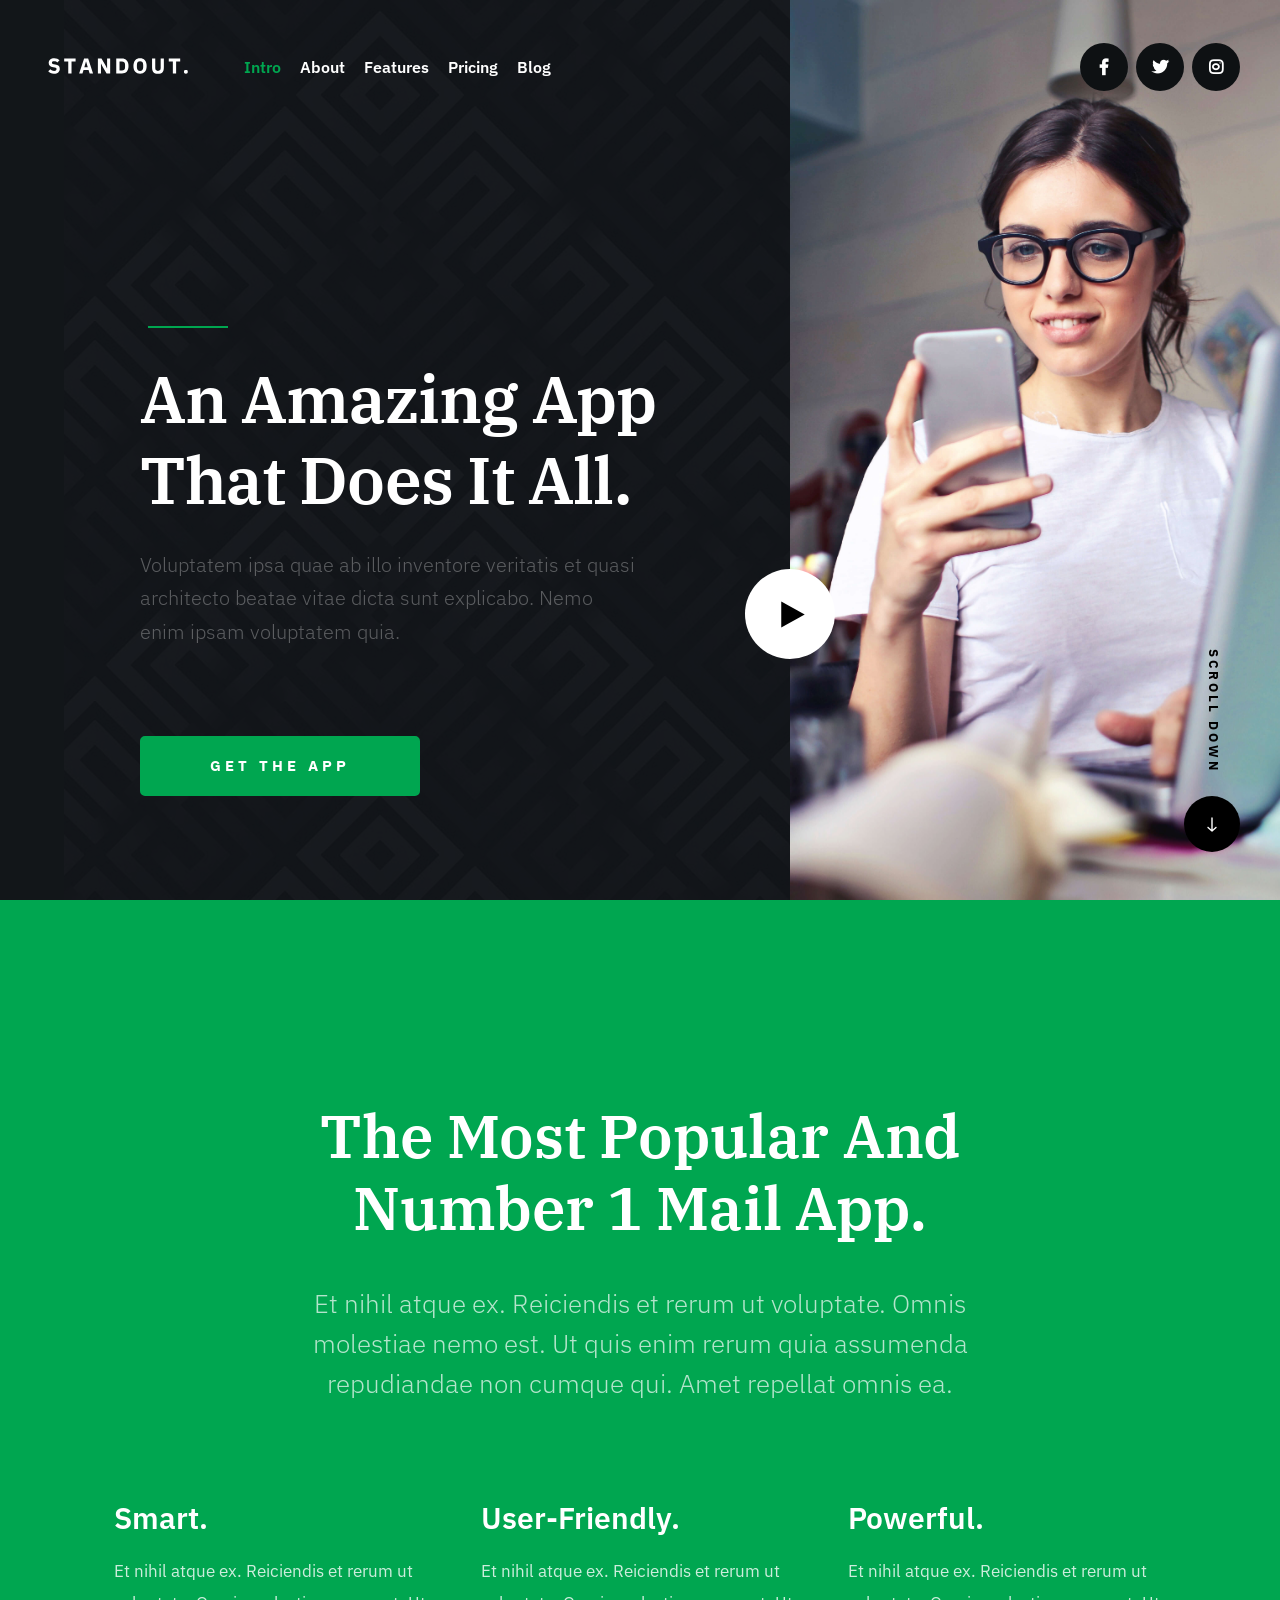
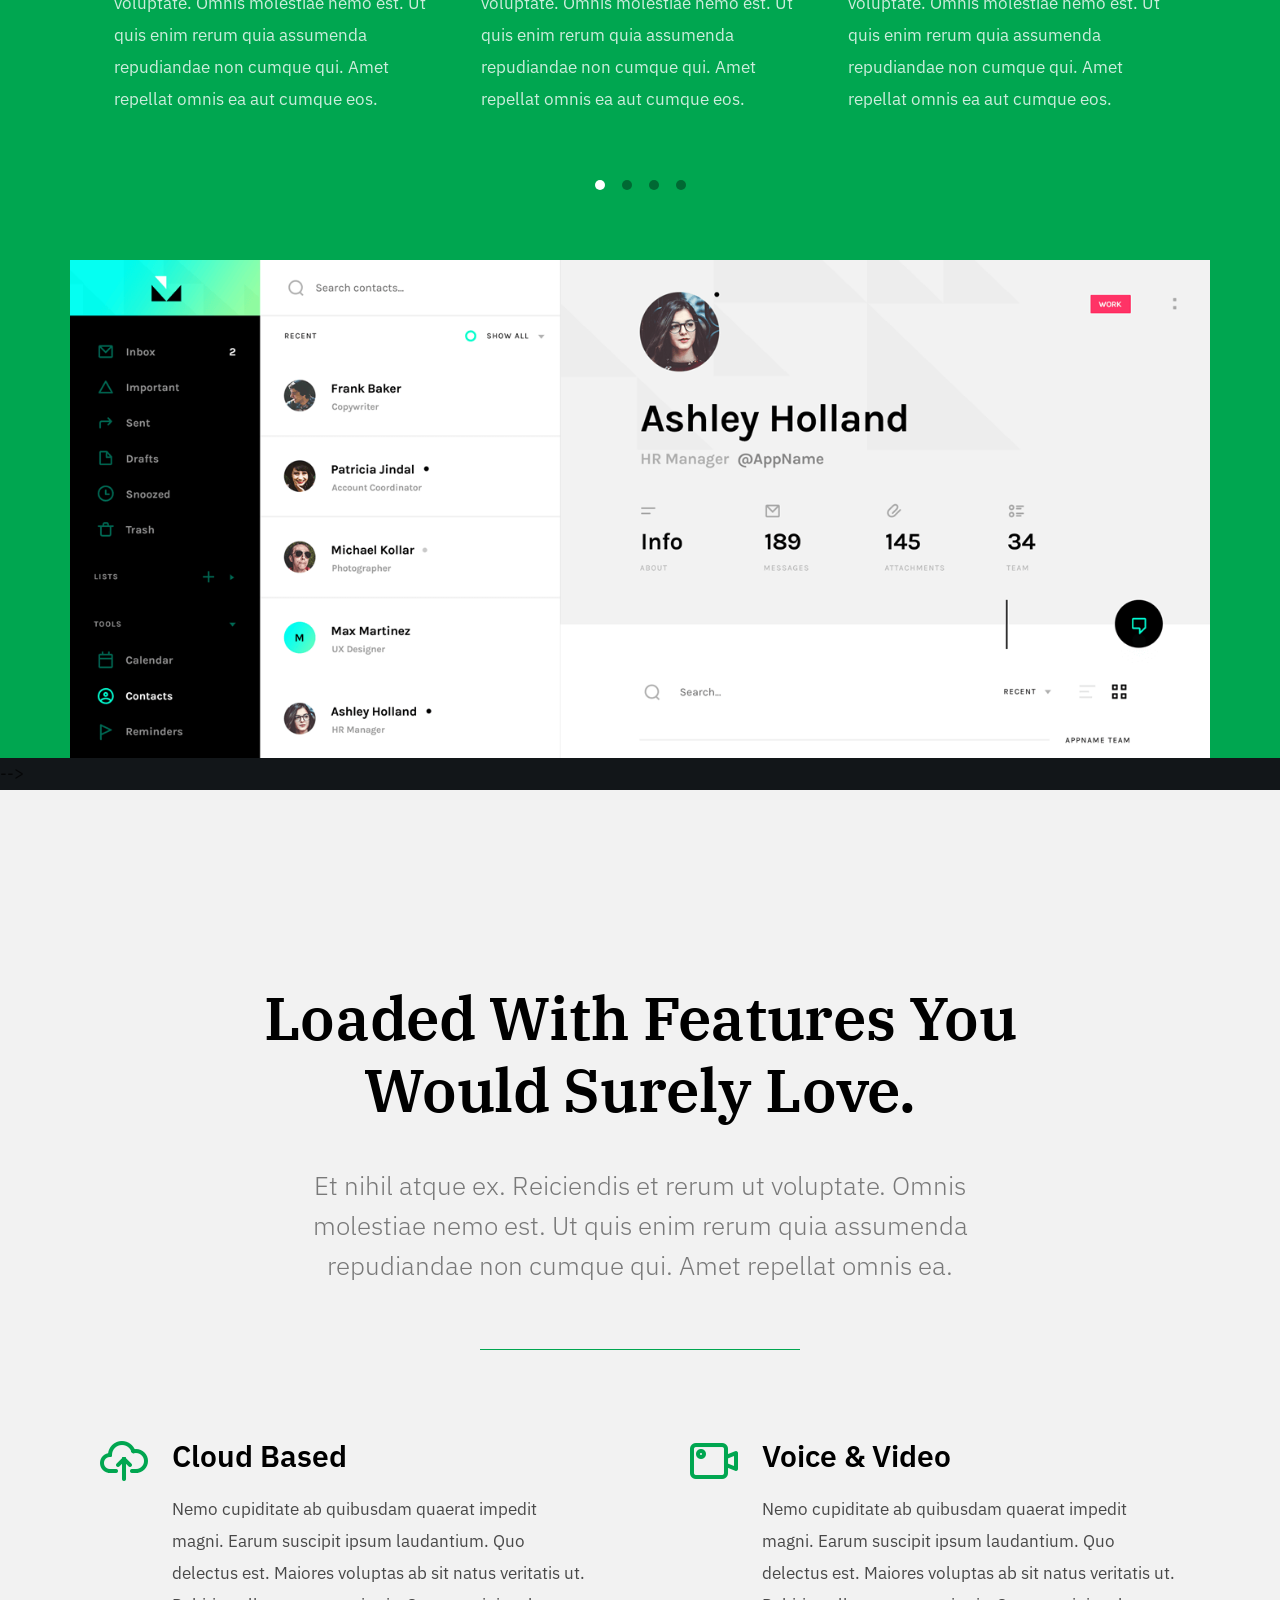
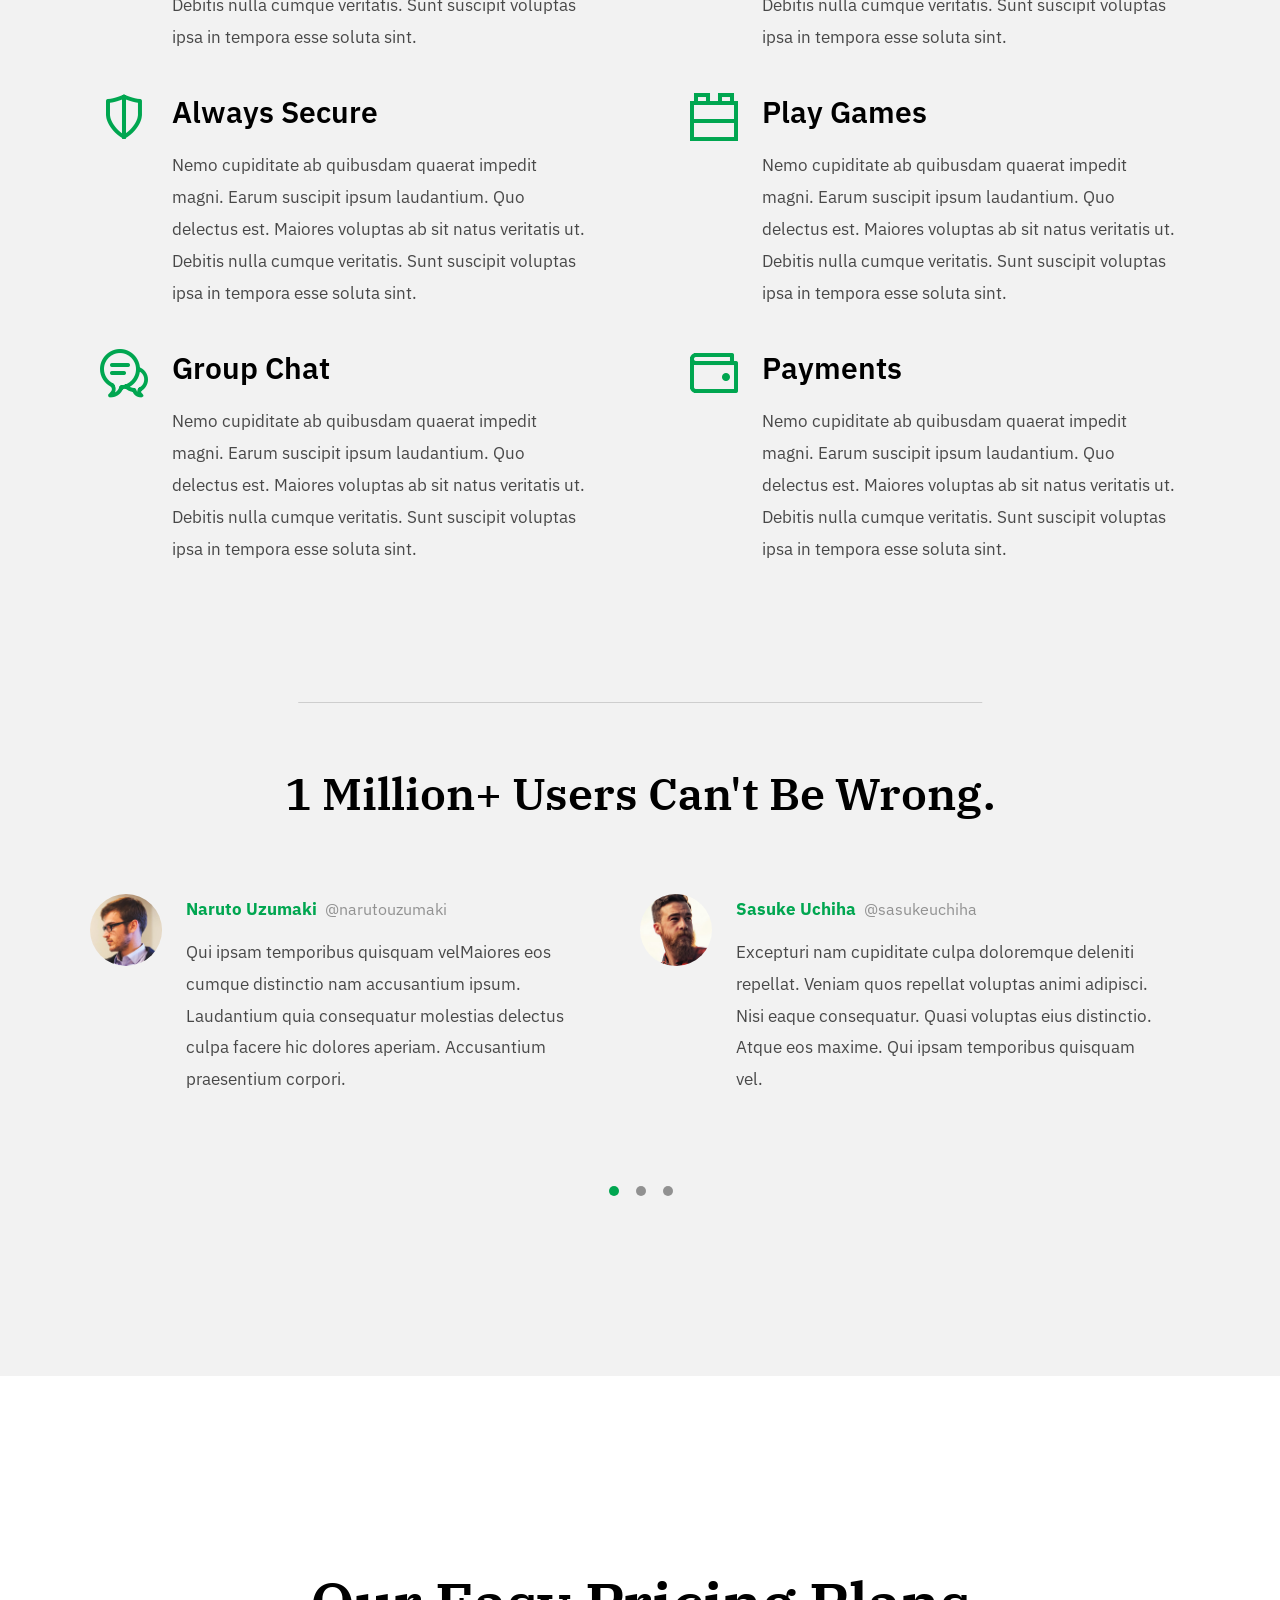
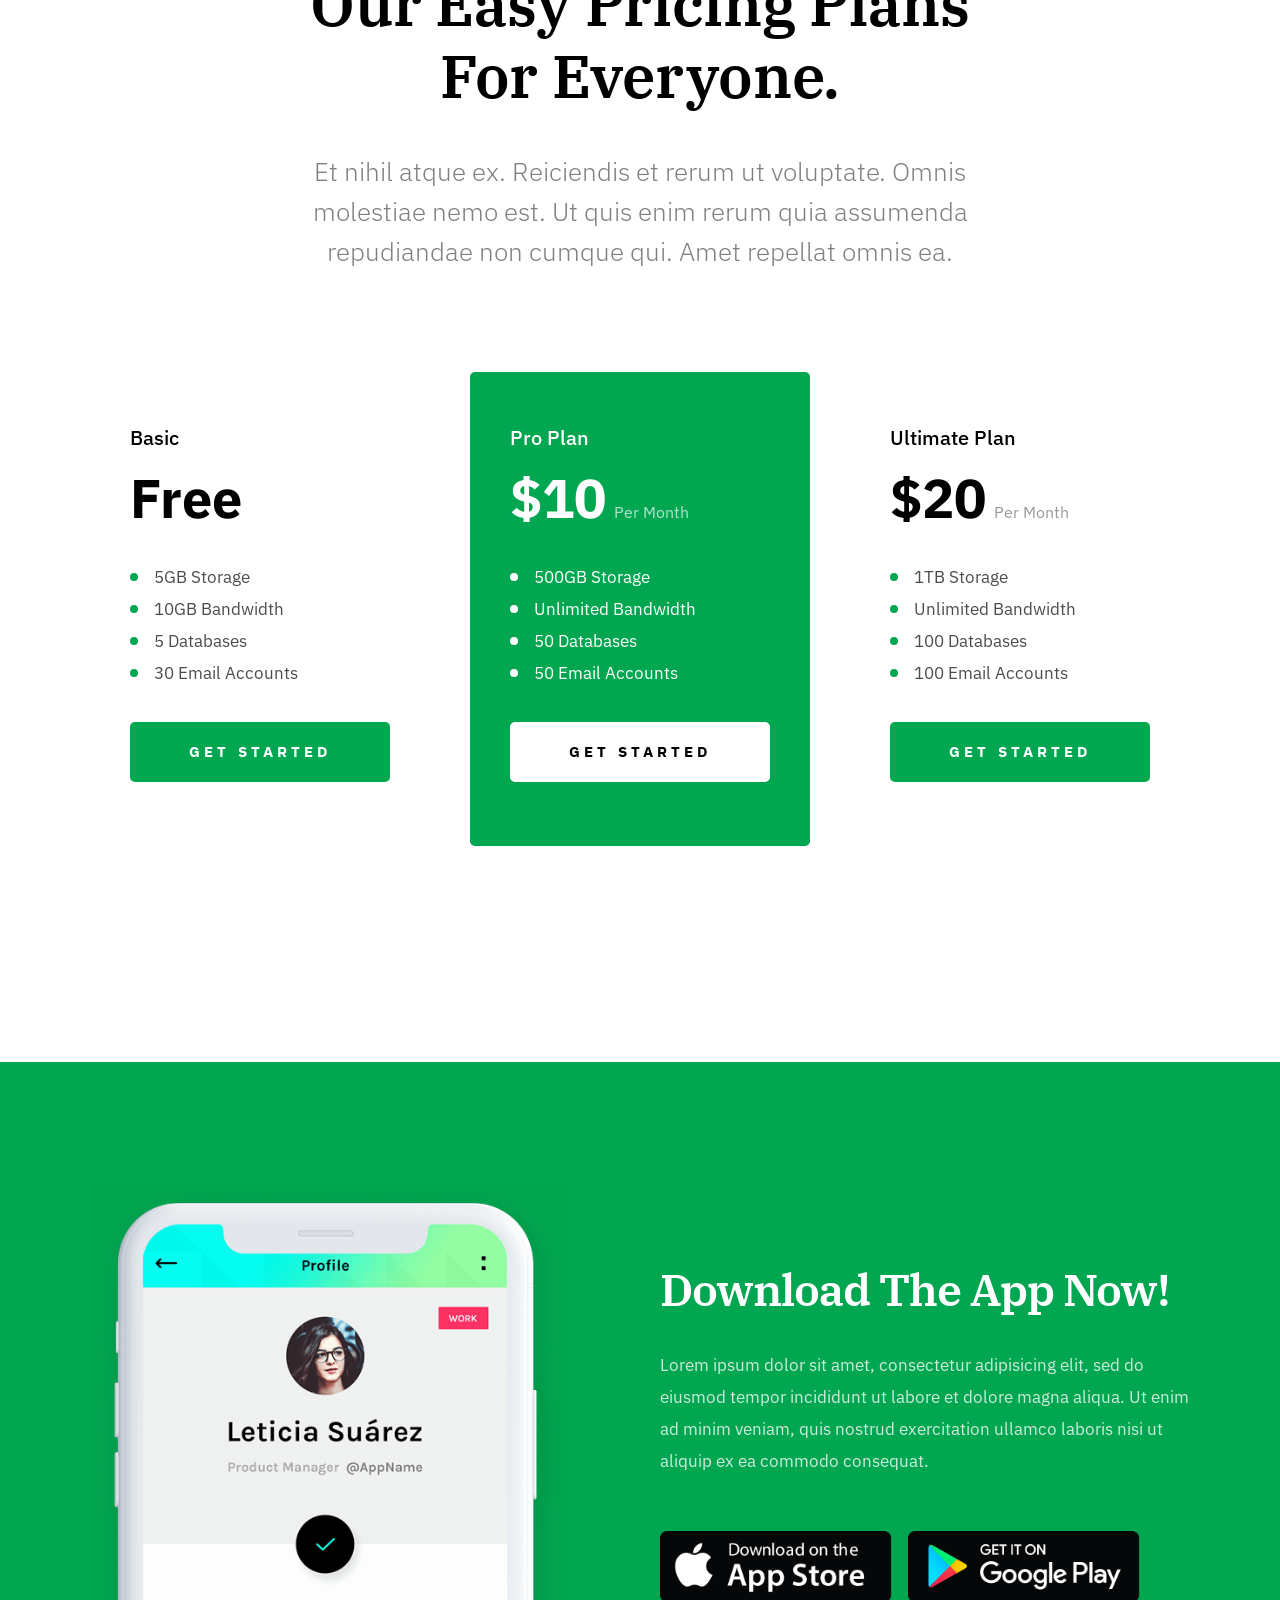
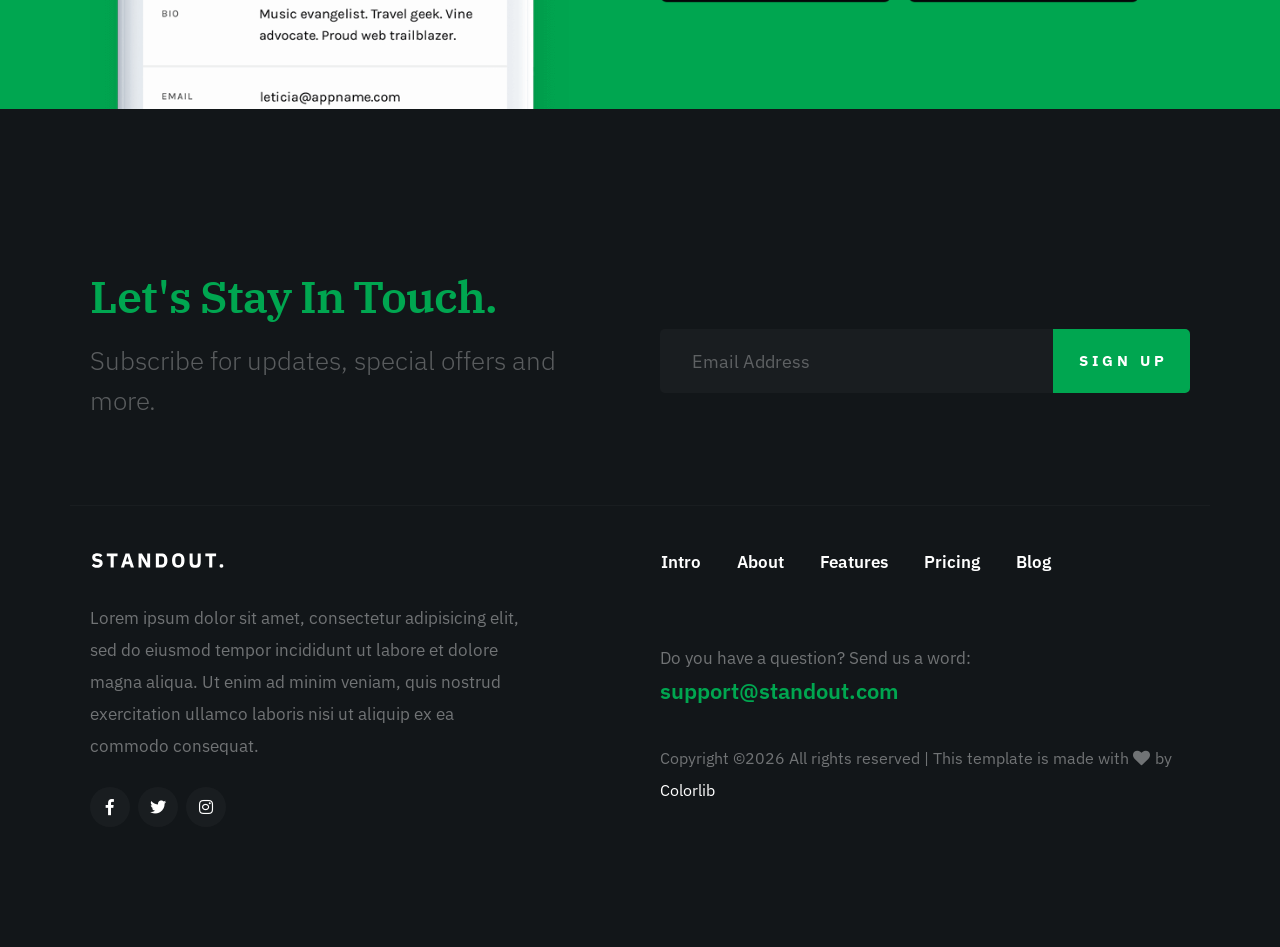
==== commit 20369f09: "Update index.html" ====
--- a/index.html
+++ b/index.html
@@ -185,7 +185,7 @@
 
 
     <!-- process
-    ================================================== -->
+    ================================================== 
     <section id="process" class="s-process">
 
         <div class="row">
@@ -232,7 +232,7 @@
                 </div>
             </div>
         </div> <!-- end process -->
-
+<!-- 
         <div class="row process-bottom-image" data-aos="fade-up">
             <img src="images/phone-app-screens-1000.png" 
                  srcset="images/phone-app-screens-600.png 600w, 
@@ -243,7 +243,7 @@
          </div>
         
     </section> <!-- end s-process -->
-
+-->
 
     <!-- features
     ================================================== -->
@@ -603,4 +603,4 @@
     <script src="js/plugins.js"></script>
     <script src="js/main.js"></script>
 
-</body>+</body>
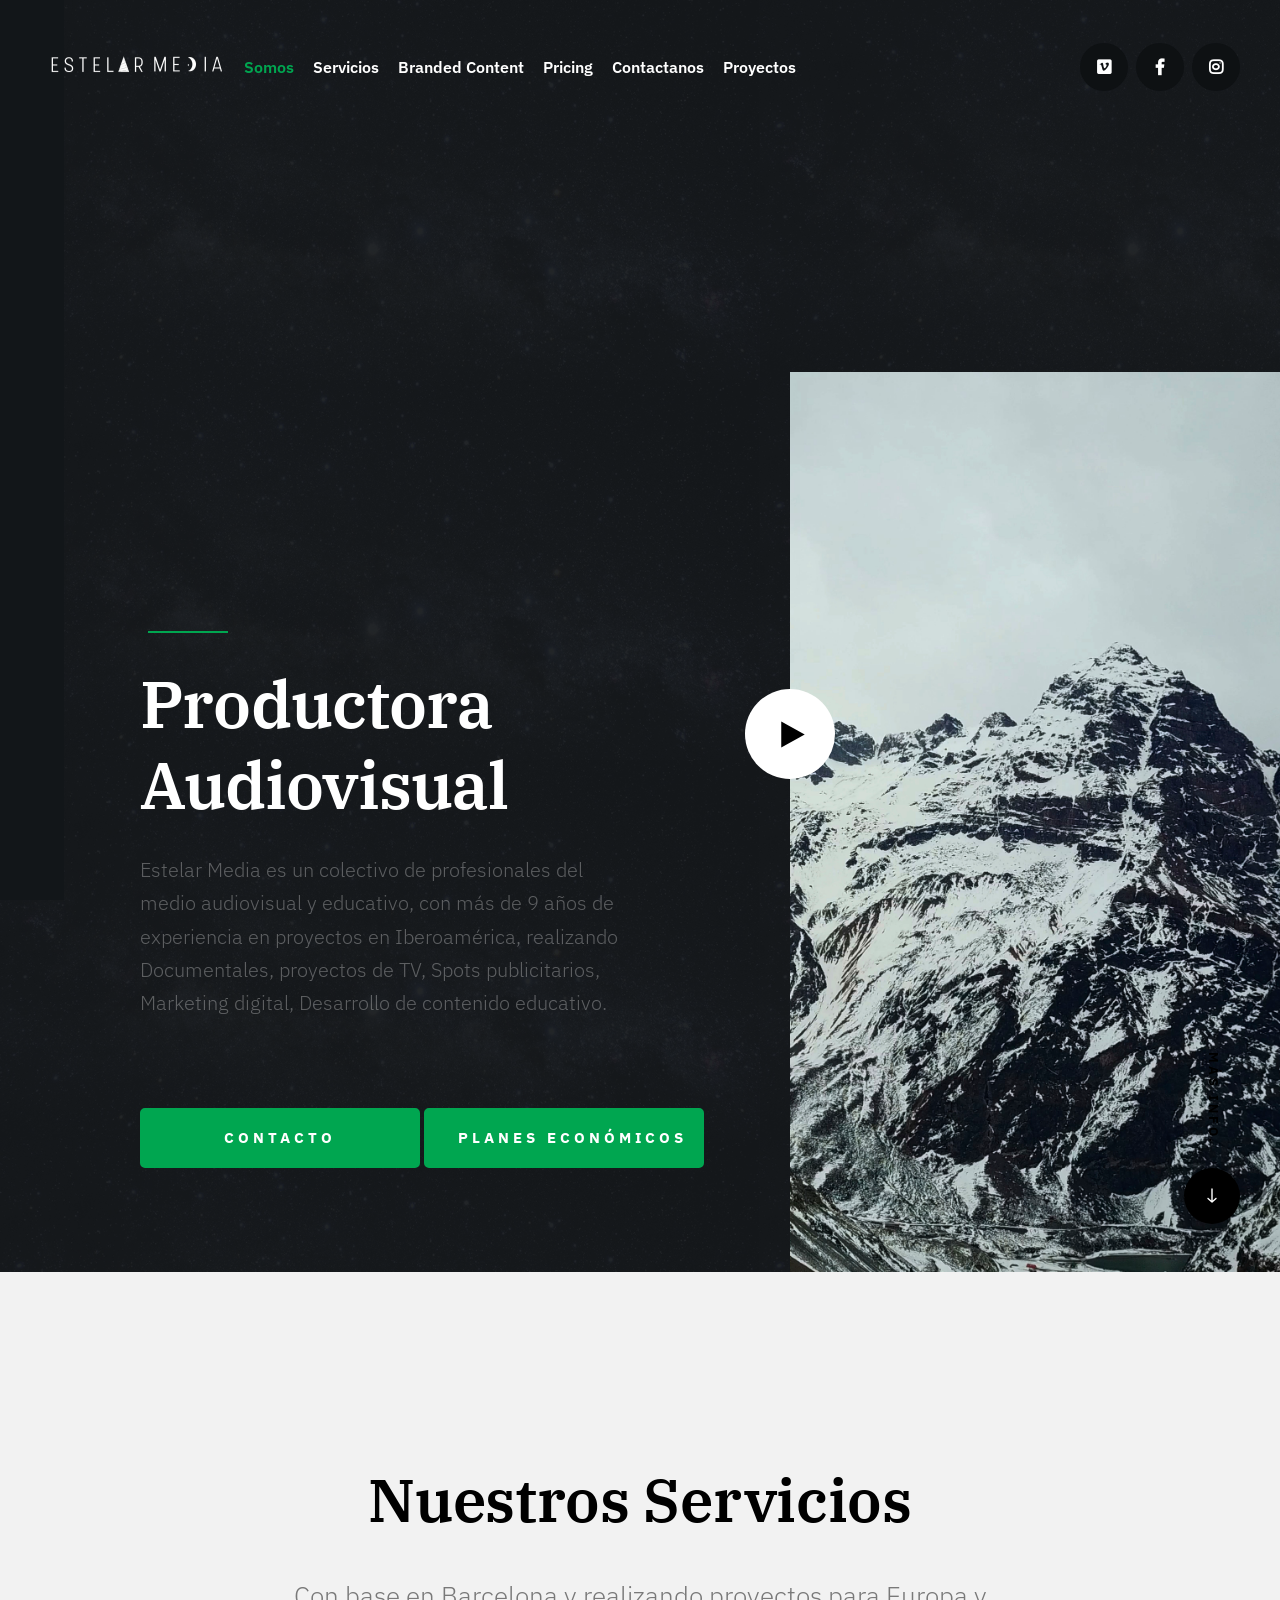
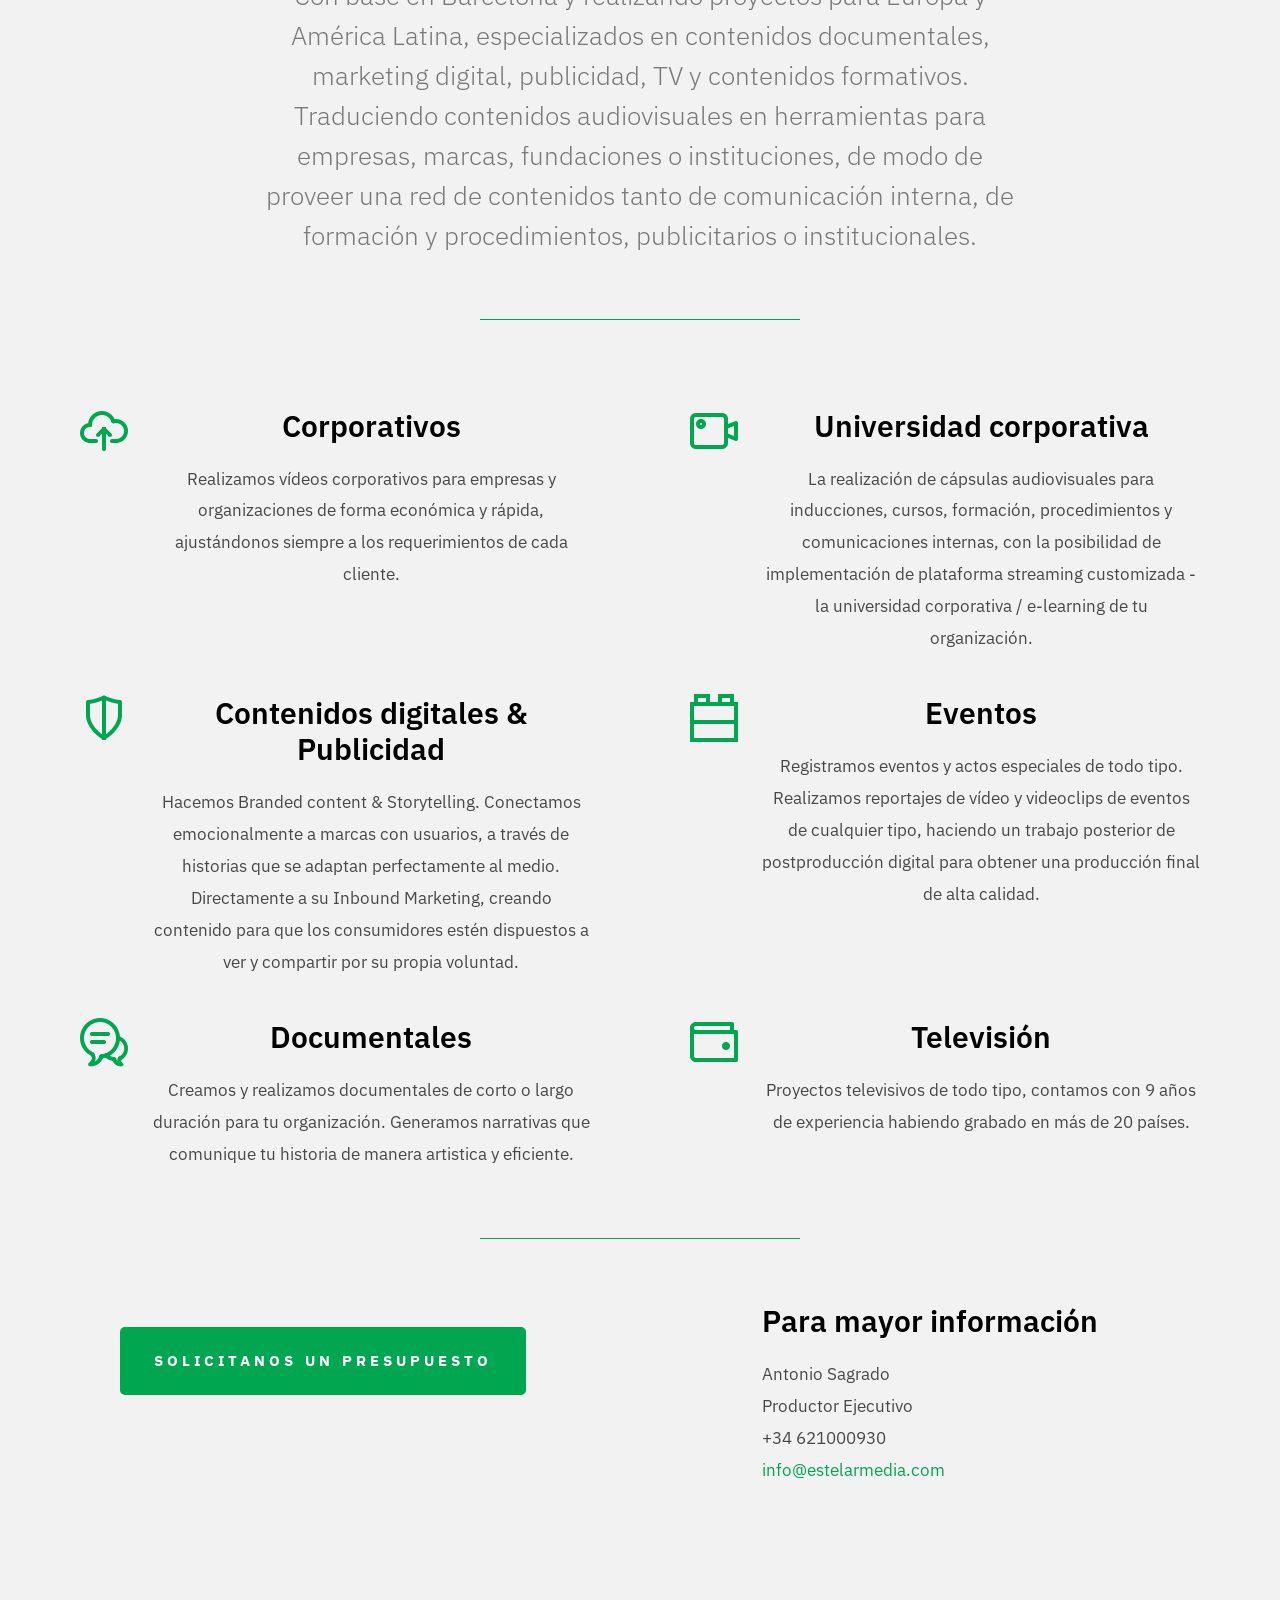
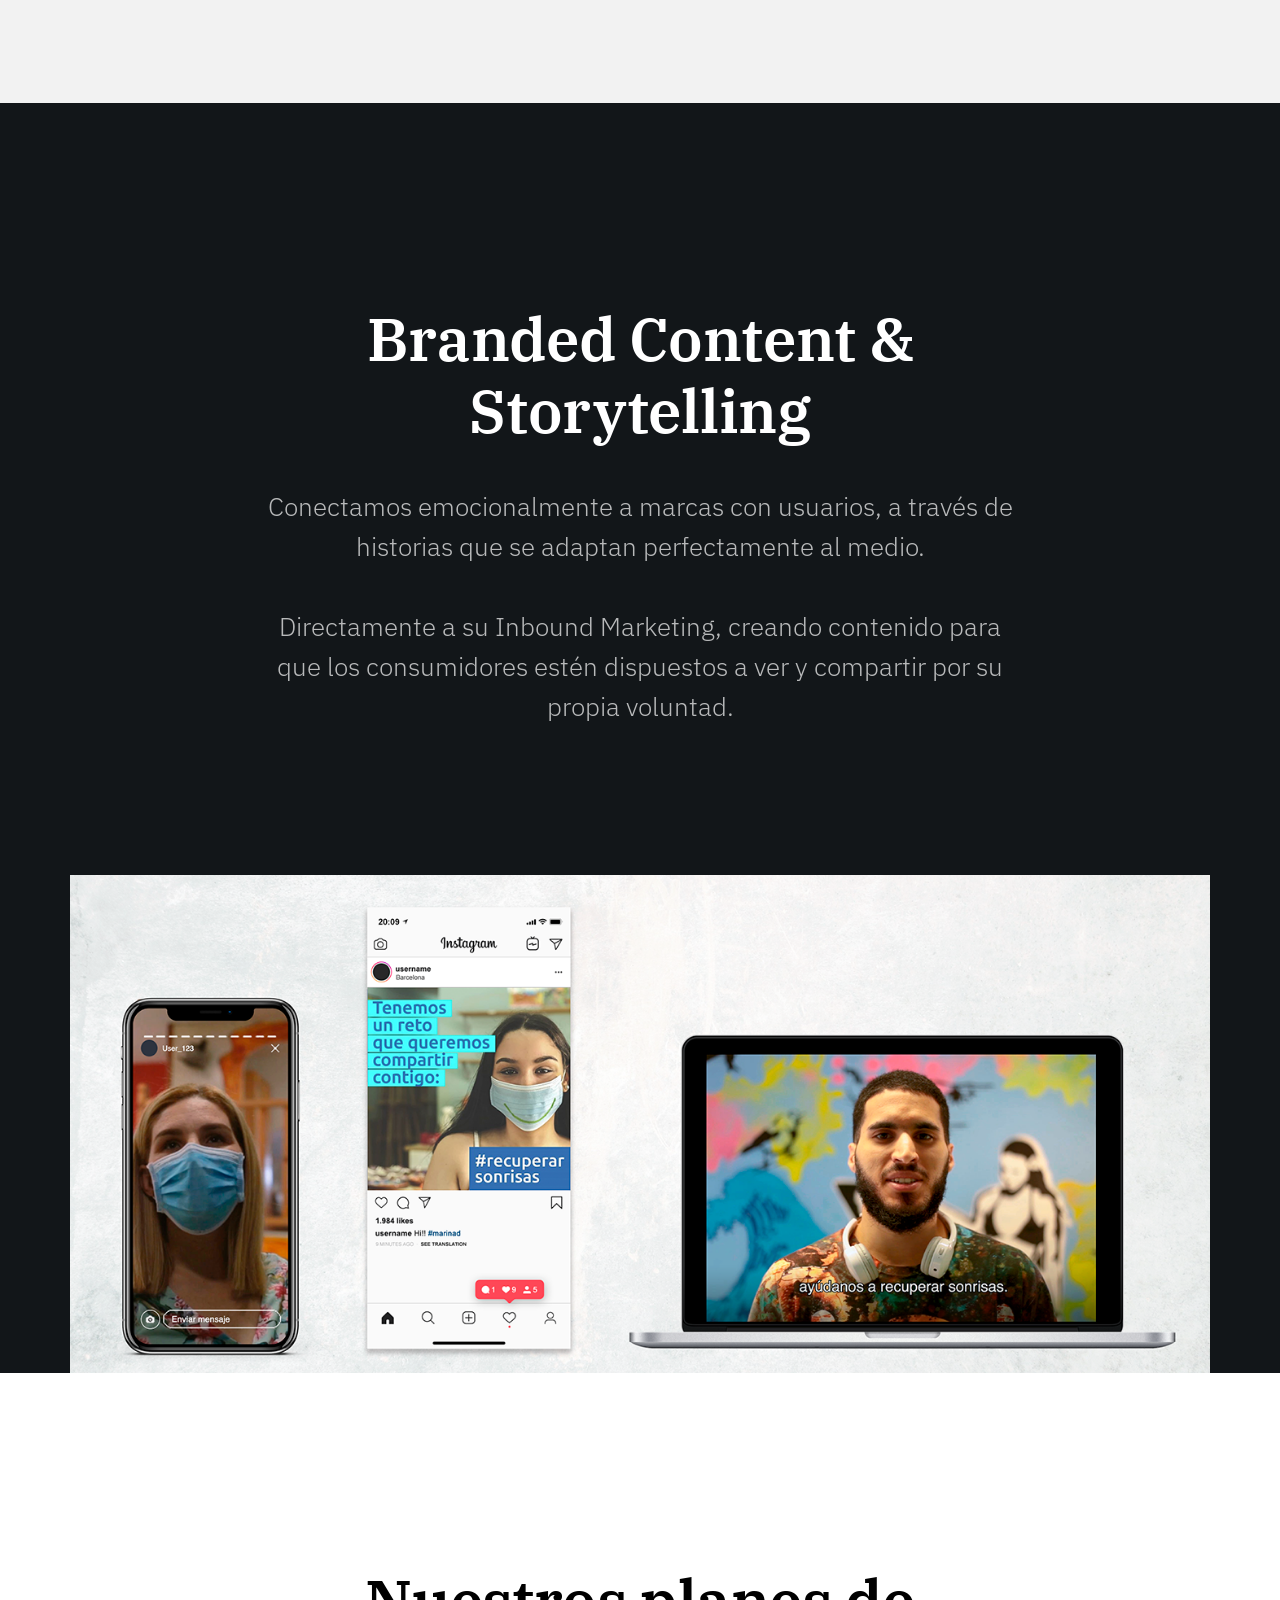
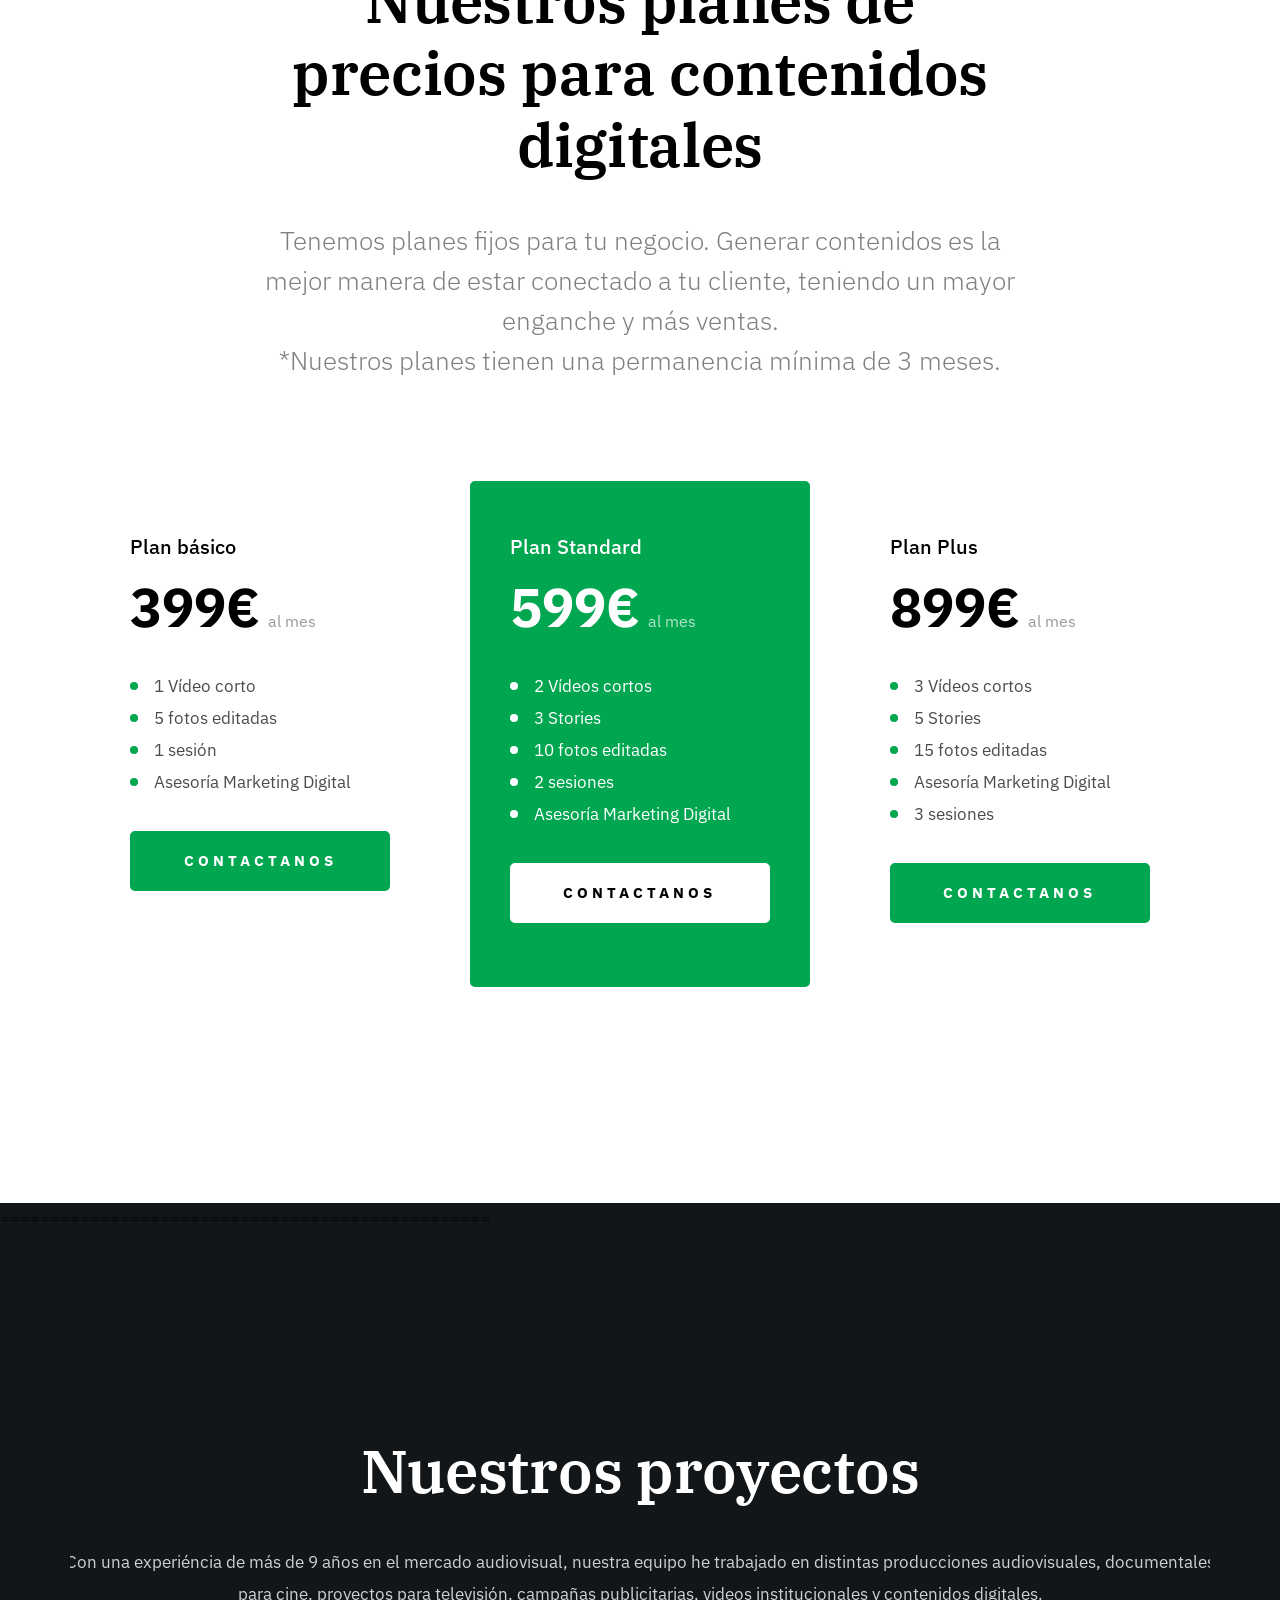
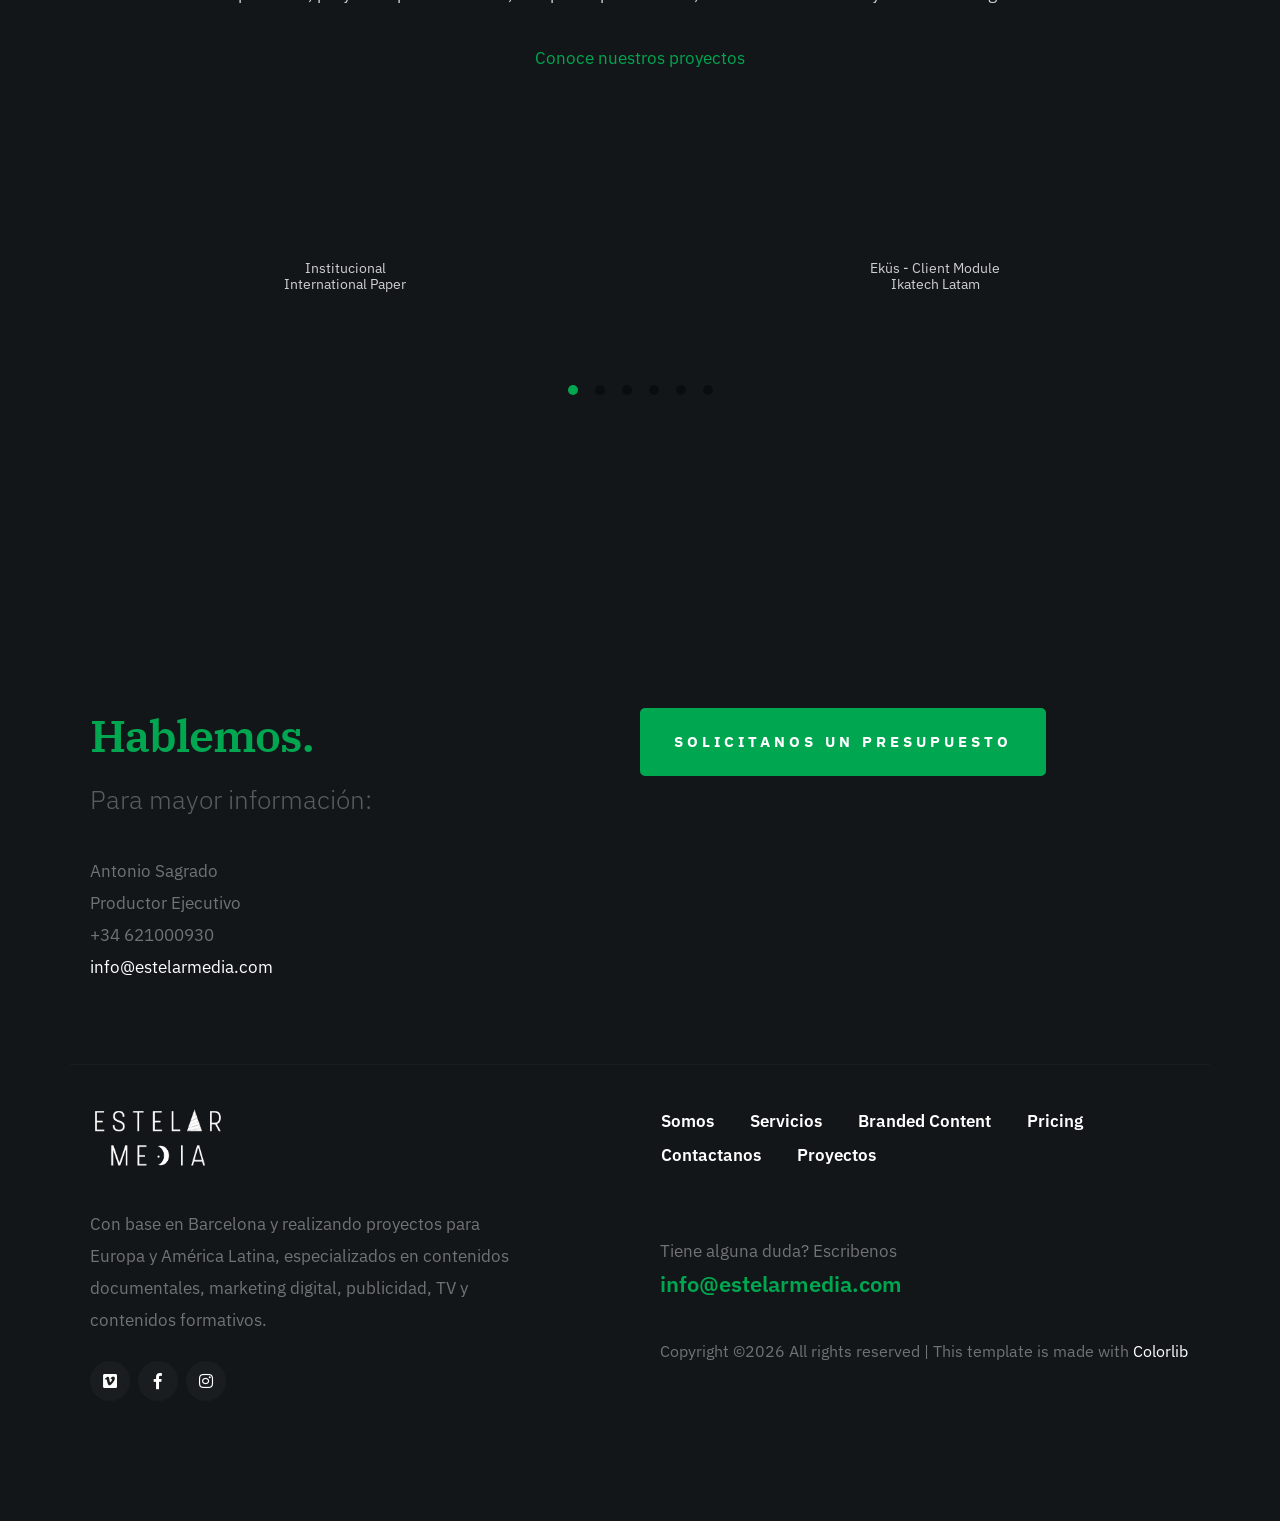
==== commit 7efcf4ee: "Add files via upload" ====
--- a/index.html
+++ b/index.html
@@ -5,10 +5,10 @@
     <!--- basic page needs
     ================================================== -->
     <meta charset="utf-8">
-    <title>Standout</title>
+    <title>Estelar Media - Productora Audiovisual Barcelona</title>
     <meta name="description" content="">
     <meta name="author" content="">
-
+   
     <!-- mobile specific metas
     ================================================== -->
     <meta name="viewport" content="width=device-width, initial-scale=1">
@@ -44,22 +44,22 @@
 
         <div class="header-logo">
             <a class="site-logo" href="index.html">
-                <img src="images/logo.svg" alt="Homepage">
-            </a>
+                <img src="images/Logo_Estelar_Media_solo txt_1linea.png" alt="Homepage">
         </div>
 
         <nav class="row header-nav-wrap wide">
             <ul class="header-main-nav">
-                <li class="current"><a class="smoothscroll" href="#home" title="intro">Intro</a></li>
-                <li><a class="smoothscroll" href="#about" title="about">About</a></li>
-                <li><a class="smoothscroll" href="#features" title="features">Features</a></li>
+                <li class="current"><a class="smoothscroll" href="#home" title="intro">Somos</a></li>
+                <li><a class="smoothscroll" href="#features" title="servicios">Servicios</a></li>
+                <li><a class="smoothscroll" href="#about" title="features">Branded Content</a></li>
                 <li><a class="smoothscroll" href="#pricing" title="pricing">Pricing</a></li>
-                <li><a href="blog.html" title="blog">Blog</a></li>	
+                <li><a href="###" title="contacto">Contactanos</a></li>	
+                <li><a href="#download" title="download">Proyectos</a></li>	
             </ul>
 
             <ul class="header-social">
+                <li><a href="https://vimeo.com/user6862701"><i class="fab fa-vimeo" aria-hidden="true"></i></a></li>
                 <li><a href="#0"><i class="fab fa-facebook-f" aria-hidden="true"></i></a></li>
-                <li><a href="#0"><i class="fab fa-twitter" aria-hidden="true"></i></a></li>
                 <li><a href="#0"><i class="fab fa-instagram" aria-hidden="true"></i></a></li>
             </ul>
         </nav>
@@ -77,30 +77,38 @@
 
         <div class="home-content">
 
+
+
             <div class="row home-content__main wide">
+       
+                    
+                <div class='embed-container'><iframe src='https://player.vimeo.com/video/437115999' frameborder='0' webkitAllowFullScreen mozallowfullscreen allowFullScreen></iframe></div>
 
                 <h1>
-                An Amazing App <br>
-                That Does It All.
+                Productora Audiovisual <br>
                 </h1>
 
                 <h3>
-                Voluptatem ipsa quae ab illo inventore veritatis et quasi architecto beatae vitae dicta sunt explicabo. Nemo enim ipsam voluptatem quia. 
+                 Estelar Media es un colectivo de profesionales del medio audiovisual y educativo, con más de 9 años de experiencia en proyectos en Iberoamérica, realizando Documentales, proyectos de TV, Spots publicitarios, Marketing digital, Desarrollo de contenido educativo.
+ 
                 </h3>
 
                 <div class="home-content__button">
-                    <a class="btn-video" href="https://player.vimeo.com/video/14592941?color=00a650&title=0&byline=0&portrait=0" data-lity>
+                    <a class="btn-video" href="https://player.vimeo.com/video/437115999" width="640" height="564" frameborder="0" allow="autoplay; fullscreen" allowfullscreen" data-lity>
                         <span class="video-icon"></span>
                     </a>
+                    <a href="mailto:info@estelarmedia.com" class="smoothscroll btn btn--primary btn--large">
+                        CONTACTO
+                    </a>
                     <a href="#download" class="smoothscroll btn btn--primary btn--large">
-                        Get The App
+                        PLANES ECONÓMICOS
                     </a>
                 </div>
 
             </div> <!-- end home-content__main -->
 
             <a href="#about" class="home-scroll smoothscroll">
-                <span class="home-scroll__text">Scroll Down</span>
+                <span class="home-scroll__text">Más info.</span>
                 <span class="home-scroll__icon"></span>
             </a>
 
@@ -108,69 +116,142 @@
 
     </section> <!-- end s-home -->
 
-
-    <!-- about
+    <!-- features
+    ================================================== -->
+    <section id="features" class="s-features target-section">
+
+        <div class="row section-header narrower align-center has-bottom-sep" data-aos="fade-up">
+            <div class="col-full">
+                <h1 class="display-1">
+                    Nuestros Servicios
+                </h1>
+                <p class="lead">
+                    Con base en Barcelona y realizando proyectos para Europa y América Latina, especializados en contenidos documentales, marketing digital, publicidad, TV y contenidos formativos. Traduciendo contenidos audiovisuales en herramientas para empresas, marcas, fundaciones o instituciones, de modo de proveer una red de contenidos tanto de comunicación interna, de formación y procedimientos, publicitarios o institucionales. 
+                </p>
+            </div>
+        </div> <!-- end section-header -->
+
+        <div class="row bit-narrow features block-1-2 block-mob-full">
+            <div class="row section-header narrower align-center has-bottom-sep" data-aos="fade-up">
+                <div class="col-block item-feature" data-aos="fade-up">
+                    <div class="item-feature__icon">
+                        <i class="icon-upload"></i>
+                    </div>
+                    <div class="item-feature__text">
+                        <h3 class="item-title">Corporativos</h3>
+                        <p>Realizamos vídeos corporativos para empresas y organizaciones de forma económica y rápida, ajustándonos siempre a los requerimientos de cada cliente.  
+                        </p>
+                    </div>
+                </div>
+
+                <div class="col-block item-feature" data-aos="fade-up">
+                    <div class="item-feature__icon">
+                        <i class="icon-video-camera"></i>
+                    </div>
+                    <div class="item-feature__text">
+                        <h3 class="item-title">Universidad corporativa</h3>
+                        <p>La realización de cápsulas audiovisuales para inducciones, cursos, formación, procedimientos y comunicaciones internas, con la posibilidad de implementación de plataforma streaming customizada - la universidad corporativa / e-learning de tu organización. 
+                        </p>
+                    </div>
+                </div>
+
+                <div class="col-block item-feature" data-aos="fade-up">
+                    <div class="item-feature__icon">
+                        <i class="icon-shield"></i>
+                    </div>  
+                    <div class="item-feature__text">
+                        <h3 class="item-title">Contenidos digitales & Publicidad</h3>
+                        <p> Hacemos Branded content & Storytelling. Conectamos emocionalmente a marcas con usuarios, a través de historias que se adaptan perfectamente al medio. Directamente a su Inbound Marketing, creando contenido para que los consumidores estén dispuestos a ver y compartir por su propia voluntad.
+                            
+                        </p>
+                    </div>
+                </div>
+
+                <div class="col-block item-feature" data-aos="fade-up">
+                    <div class="item-feature__icon">
+                        <i class="icon-lego-block"></i>
+                    </div>
+                    <div class="item-feature__text">
+                        <h3 class="item-title">Eventos</h3>
+                        <p>Registramos eventos y actos especiales de todo tipo. Realizamos reportajes de vídeo y videoclips de eventos de cualquier tipo, haciendo un trabajo posterior de postproducción digital para obtener una producción final de alta calidad.
+                        </p>
+                    </div>
+                </div>
+
+                <div class="col-block item-feature" data-aos="fade-up">
+                    <div class="item-feature__icon">
+                        <i class="icon-chat"></i>
+                    </div>
+                    <div class="item-feature__text">
+                        <h3 class="item-title">Documentales</h3>
+                        <p>Creamos y realizamos documentales de corto o largo duración para tu organización. Generamos narrativas que comunique tu historia de manera artistica y eficiente.
+                        </p>
+                    </div>
+                </div>
+        
+                <div class="col-block item-feature" data-aos="fade-up">
+                    <div class="item-feature__icon">
+                        <i class="icon-wallet"></i>
+                    </div>
+                    <div class="item-feature__text">
+                        <h3 class="item-title">Televisión</h3>
+                        <p>Proyectos televisivos de todo tipo, contamos con 9 años de experiencia habiendo grabado en más de 20 países.</p>
+                    </div>
+                </div>
+
+            </div>
+
+
+                <div class="col-full">
+                    <div class="col-block item-feature" data-aos="fade-up">
+                        <div class="projs-content__button">
+                            <a href="mailto:info@estelarmedia.com" class="smoothscroll btn btn--primary btn--large">
+                                Solicitanos un presupuesto</a>
+                            </div>
+                    </div>
+
+                    <div class="col-block item-feature" data-aos="fade-up">
+                        <div class="item-feature__text">
+                            <br>
+                            <br>
+                            <h3 class="item-title">Para mayor información</h3>
+                            <p>Antonio Sagrado <br>
+                            Productor Ejecutivo<br>
+                            +34 621000930<br>
+                            <a href="mailto:info@estelarmedia.com" >info@estelarmedia.com</a></p>
+                        </div>
+                    </div>
+                </div>
+            
+     
+
+
+        </div> 
+
+
+        <!-- end features -->
+
+       <!-- TESTIMONIALS ESTAVA AQUI -->
+
+    </section> <!-- end s-features -->
+
+ <!-- Branded content explain
     ================================================== -->
     <section id="about" class="s-about target-section">
 
         <div class="row section-header narrower align-center" data-aos="fade-up">
             <div class="col-full">
                 <h1 class="display-1">
-                    The Most Popular And Number 1 Mail App.
+                    Branded Content & Storytelling
                 </h1>
                 <p class="lead">
-                    Et nihil atque ex. Reiciendis et rerum ut voluptate. Omnis molestiae nemo est. 
-                    Ut quis enim rerum quia assumenda repudiandae non cumque qui. Amet repellat 
-                    omnis ea.
+                    Conectamos emocionalmente a marcas con usuarios, a través de historias que se adaptan perfectamente al medio. <br><br>
+
+                    Directamente a su Inbound Marketing, creando contenido para que los consumidores estén dispuestos a ver y compartir por su propia voluntad.
+                    
                 </p>
             </div>
         </div> <!-- end section-header -->
-
-        <div class="row about-desc" data-aos="fade-up">
-            <div class="col-full slick-slider about-desc__slider">
-
-                <div class="about-desc__slide">
-                    <h3 class="item-title">Smart.</h3>
-
-                    <p>
-                    Et nihil atque ex. Reiciendis et rerum ut voluptate. Omnis molestiae nemo est. 
-                    Ut quis enim rerum quia assumenda repudiandae non cumque qui. Amet repellat 
-                    omnis ea aut cumque eos.
-                    </p>
-                </div>  <!-- end about-desc__slide -->
-
-                <div class="about-desc__slide">
-                    <h3 class="item-title">User-Friendly.</h3>
-
-                    <p>
-                    Et nihil atque ex. Reiciendis et rerum ut voluptate. Omnis molestiae nemo est. 
-                    Ut quis enim rerum quia assumenda repudiandae non cumque qui. Amet repellat 
-                    omnis ea aut cumque eos.
-                    </p>
-                </div>  <!-- end about-desc__slide -->
-
-                <div class="about-desc__slide">
-                    <h3 class="item-title">Powerful.</h3>
-
-                    <p>
-                    Et nihil atque ex. Reiciendis et rerum ut voluptate. Omnis molestiae nemo est. 
-                    Ut quis enim rerum quia assumenda repudiandae non cumque qui. Amet repellat 
-                    omnis ea aut cumque eos.
-                    </p>
-                </div>  <!-- end about-desc__slide -->
-
-                <div class="about-desc__slide">
-                    <h3 class="item-title">Secure.</h3>
-
-                    <p>
-                    Et nihil atque ex. Reiciendis et rerum ut voluptate. Omnis molestiae nemo est. 
-                    Ut quis enim rerum quia assumenda repudiandae non cumque qui. Amet repellat 
-                    omnis ea aut cumque eos.
-                    </p>
-                </div>  <!-- end about-desc__slide -->
-
-            </div> <!-- end about-desc__slider -->
-        </div> <!-- end about-desc -->
 
         <div class="row about-bottom-image" data-aos="fade-up">
             <img src="images/app-screen-1400.png" 
@@ -184,231 +265,22 @@
     </section> <!-- end s-about -->
 
 
-    <!-- process
-    ================================================== 
-    <section id="process" class="s-process">
-
-        <div class="row">
-            <div class="col-full text-center" data-aos="fade-up">
-                <h2 class="display-2">How The App Works?</h2>
-            </div>
-        </div>
-
-        <div class="row process block-1-4 block-m-1-2 block-tab-full">
-            <div class="col-block item-process" data-aos="fade-up">
-                <div class="item-process__text">
-                    <h3>Sign Up</h3>
-                    <p>
-                    Quos dolores saepe mollitia deserunt accusamus autem reprehenderit. Voluptas facere animi explicabo non quis magni recusandae. 
-                    Numquam debitis pariatur omnis facere unde. 
-                    </p>
-                </div>
-            </div>
-            <div class="col-block item-process" data-aos="fade-up">
-                <div class="item-process__text">
-                    <h3>Create</h3>
-                    <p>
-                    Quos dolores saepe mollitia deserunt accusamus autem reprehenderit. Voluptas facere animi explicabo non quis magni recusandae. 
-                    Numquam debitis pariatur omnis facere unde. 
-                    </p>
-                </div>
-            </div>
-            <div class="col-block item-process" data-aos="fade-up">
-                <div class="item-process__text">
-                    <h3>Compose</h3>
-                    <p>
-                    Quos dolores saepe mollitia deserunt accusamus autem reprehenderit. Voluptas facere animi explicabo non quis magni recusandae. 
-                    Numquam debitis pariatur omnis facere unde. 
-                    </p>
-                </div>
-            </div>
-            <div class="col-block item-process" data-aos="fade-up">
-                <div class="item-process__text">
-                    <h3>Send</h3>
-                    <p>
-                    Quos dolores saepe mollitia deserunt accusamus autem reprehenderit. Voluptas facere animi explicabo non quis magni recusandae. 
-                    Numquam debitis pariatur omnis facere unde. 
-                    </p>
-                </div>
-            </div>
-        </div> <!-- end process -->
-<!-- 
-        <div class="row process-bottom-image" data-aos="fade-up">
-            <img src="images/phone-app-screens-1000.png" 
-                 srcset="images/phone-app-screens-600.png 600w, 
-                         images/phone-app-screens-1000.png 1000w, 
-                         images/phone-app-screens-2000.png 2000w" 
-                 sizes="(max-width: 2000px) 100vw, 2000px" 
-                 alt="App Screenshots"> 
-         </div>
-        
-    </section> <!-- end s-process -->
--->
-
-    <!-- features
-    ================================================== -->
-    <section id="features" class="s-features target-section">
-
-        <div class="row section-header narrower align-center has-bottom-sep" data-aos="fade-up">
-            <div class="col-full">
-                <h1 class="display-1">
-                    Loaded With Features You Would Surely Love.
-                </h1>
-                <p class="lead">
-                    Et nihil atque ex. Reiciendis et rerum ut voluptate. Omnis molestiae nemo est. 
-                    Ut quis enim rerum quia assumenda repudiandae non cumque qui. Amet repellat 
-                    omnis ea.
-                </p>
-            </div>
-        </div> <!-- end section-header -->
-
-        <div class="row bit-narrow features block-1-2 block-mob-full">
-
-            <div class="col-block item-feature" data-aos="fade-up">
-                <div class="item-feature__icon">
-                    <i class="icon-upload"></i>
-                </div>
-                <div class="item-feature__text">
-                    <h3 class="item-title">Cloud Based</h3>
-                    <p>Nemo cupiditate ab quibusdam quaerat impedit magni. Earum suscipit ipsum laudantium. 
-                    Quo delectus est. Maiores voluptas ab sit natus veritatis ut. Debitis nulla cumque veritatis.
-                    Sunt suscipit voluptas ipsa in tempora esse soluta sint.
-                    </p>
-                </div>
-            </div>
-
-            <div class="col-block item-feature" data-aos="fade-up">
-                <div class="item-feature__icon">
-                    <i class="icon-video-camera"></i>
-                </div>
-                <div class="item-feature__text">
-                    <h3 class="item-title">Voice & Video</h3>
-                    <p>Nemo cupiditate ab quibusdam quaerat impedit magni. Earum suscipit ipsum laudantium. 
-                    Quo delectus est. Maiores voluptas ab sit natus veritatis ut. Debitis nulla cumque veritatis.
-                    Sunt suscipit voluptas ipsa in tempora esse soluta sint.
-                    </p>
-                </div>
-            </div>
-
-            <div class="col-block item-feature" data-aos="fade-up">
-                <div class="item-feature__icon">
-                    <i class="icon-shield"></i>
-                </div>  
-                <div class="item-feature__text">
-                    <h3 class="item-title">Always Secure</h3>
-                    <p>Nemo cupiditate ab quibusdam quaerat impedit magni. Earum suscipit ipsum laudantium. 
-                    Quo delectus est. Maiores voluptas ab sit natus veritatis ut. Debitis nulla cumque veritatis.
-                    Sunt suscipit voluptas ipsa in tempora esse soluta sint.
-                    </p>
-                </div>
-            </div>
-
-            <div class="col-block item-feature" data-aos="fade-up">
-                <div class="item-feature__icon">
-                    <i class="icon-lego-block"></i>
-                </div>
-                <div class="item-feature__text">
-                    <h3 class="item-title">Play Games</h3>
-                    <p>Nemo cupiditate ab quibusdam quaerat impedit magni. Earum suscipit ipsum laudantium. 
-                    Quo delectus est. Maiores voluptas ab sit natus veritatis ut. Debitis nulla cumque veritatis.
-                    Sunt suscipit voluptas ipsa in tempora esse soluta sint.
-                    </p>
-                </div>
-            </div>
-
-            <div class="col-block item-feature" data-aos="fade-up">
-                <div class="item-feature__icon">
-                    <i class="icon-chat"></i>
-                </div>
-                <div class="item-feature__text">
-                    <h3 class="item-title">Group Chat</h3>
-                    <p>Nemo cupiditate ab quibusdam quaerat impedit magni. Earum suscipit ipsum laudantium. 
-                    Quo delectus est. Maiores voluptas ab sit natus veritatis ut. Debitis nulla cumque veritatis.
-                    Sunt suscipit voluptas ipsa in tempora esse soluta sint.
-                    </p>
-                </div>
-            </div>
-    
-            <div class="col-block item-feature" data-aos="fade-up">
-                <div class="item-feature__icon">
-                    <i class="icon-wallet"></i>
-                </div>
-                <div class="item-feature__text">
-                    <h3 class="item-title">Payments</h3>
-                    <p>Nemo cupiditate ab quibusdam quaerat impedit magni. Earum suscipit ipsum laudantium. 
-                    Quo delectus est. Maiores voluptas ab sit natus veritatis ut. Debitis nulla cumque veritatis.
-                    Sunt suscipit voluptas ipsa in tempora esse soluta sint.
-                    </p>
-                </div>
-            </div>
-
-        </div> <!-- end features -->
-
-        <div class="testimonials-wrap" data-aos="fade-up">
-
-            <div class="row">
-                <div class="col-full testimonials-header">
-                    <h2 class="display-2">1 Million+ Users Can't Be Wrong.</h2>
-                </div>
-            </div>
-
-            <div class="row testimonials">
-
-                <div class="col-full slick-slider testimonials__slider">
-
-                    <div class="testimonials__slide">
-                        <img src="images/avatars/user-01.jpg" alt="Author image" class="testimonials__avatar">
-                        <div class="testimonials__author">
-                            <span class="testimonials__name">Naruto Uzumaki</span>
-                            <a href="#0" class="testimonials__link">@narutouzumaki</a>
-                        </div>
-                        <p>Qui ipsam temporibus quisquam velMaiores eos cumque distinctio nam accusantium ipsum. 
-                        Laudantium quia consequatur molestias delectus culpa facere hic dolores aperiam. Accusantium praesentium corpori.</p>
-                    </div> <!-- end testimonials__slide -->
-
-                    <div class="testimonials__slide">
-                        <img src="images/avatars/user-02.jpg" alt="Author image" class="testimonials__avatar">
-                        <div class="testimonials__author">
-                            <span class="testimonials__name">Sasuke Uchiha</span>
-                            <a href="#0" class="testimonials__link">@sasukeuchiha</a>
-                        </div>
-                        <p>Excepturi nam cupiditate culpa doloremque deleniti repellat. Veniam quos repellat voluptas animi adipisci.
-                        Nisi eaque consequatur. Quasi voluptas eius distinctio. Atque eos maxime. Qui ipsam temporibus quisquam vel.</p>                        
-                    </div> <!-- end testimonials__slide -->
-
-                    <div class="testimonials__slide">
-                        <img src="images/avatars/user-03.jpg" alt="Author image" class="testimonials__avatar">
-                        <div class="testimonials__author">
-                            <span class="testimonials__name">Shikamaru Nara</span>
-                            <a href="#0" class="testimonials__link">@shikamarunara</a>
-                        </div>
-                        <p>Repellat dignissimos libero. Qui sed at corrupti expedita voluptas odit. Nihil ea quia nesciunt. Ducimus aut sed ipsam.  
-                        Autem eaque officia cum exercitationem sunt voluptatum accusamus. Quasi voluptas eius distinctio.</p>
-                    </div> <!-- end testimonials__slide -->
-                    
-                </div> <!-- end testimonials__slider -->
-
-            </div> <!-- end testimonials -->
-
-        </div> <!-- end testimonials-wrap -->
-
-    </section> <!-- end s-features -->
-
-
-    <!-- pricing
+    <!-- pricing Branded content
     ================================================== -->
     <section id="pricing" class="s-pricing target-section">
 
         <div class="row section-header narrower align-center" data-aos="fade-up">
             <div class="col-full">
                 <h1 class="display-1">
-                   Our Easy Pricing Plans For Everyone.
+                   Nuestros planes de precios para contenidos digitales
                 </h1>
                 <p class="lead">
-                    Et nihil atque ex. Reiciendis et rerum ut voluptate. Omnis molestiae nemo est. 
-                    Ut quis enim rerum quia assumenda repudiandae non cumque qui. Amet repellat 
-                    omnis ea.
-                </p>
+                    Tenemos planes fijos para tu negocio. Generar contenidos es la mejor manera de estar conectado a tu cliente, teniendo un mayor enganche y más ventas.
+               <br>
+               *Nuestros planes tienen una permanencia mínima de 3 meses.
+               
+                </p>
+
             </div>
         </div> <!-- end section-header -->
 
@@ -418,19 +290,20 @@
                 <div class="item-plan__block"> 
 
                     <div class="item-plan__top-part">
-                        <h3 class="item-plan__title">Basic</h3>
-                        <p class="item-plan__price">Free</p>
+                        <h3 class="item-plan__title">Plan básico</h3>
+                        <p class="item-plan__price">399€</p>
+                        <p class="item-plan__per">al mes</p>
                     </div>
 
                     <div class="item-plan__bottom-part">
                         <ul class="item-plan__features disc">
-                            <li><span>5GB</span> Storage</li>
-                            <li><span>10GB</span> Bandwidth</li>
-                            <li><span>5</span> Databases</li>
-                            <li><span>30</span> Email Accounts</li>
+                            <li><span>1</span> Vídeo corto</li>
+                            <li><span>5</span> fotos editadas</li>
+                            <li><span>1 </span>sesión</li>
+                            <li><span>Asesoría Marketing Digital</span></li>
                         </ul>
 
-                        <a class="btn btn--primary large full-width" href="#0">Get Started</a>
+                        <a class="btn btn--primary large full-width" href="#0">Contactanos</a>
                     </div>  
                 
                 </div>
@@ -440,81 +313,148 @@
                 <div class="item-plan__block"> 
 
                     <div class="item-plan__top-part">
-                        <h3 class="item-plan__title">Pro Plan</h3>
-                        <p class="item-plan__price">$10</p>
-                        <p class="item-plan__per">Per Month</p>
+                        <h3 class="item-plan__title">Plan Standard</h3>
+                        <p class="item-plan__price">599€</p>
+                        <p class="item-plan__per">al mes</p>
                     </div>
 
                     <div class="item-plan__bottom-part">
                         <ul class="item-plan__features disc">
-                            <li><span>500GB</span> Storage</li>
-                            <li><span>Unlimited</span> Bandwidth</li>
-                            <li><span>50</span> Databases</li>
-                            <li><span>50</span> Email Accounts</li>
+                            <li><span>2</span> Vídeos cortos</li>
+                            <li><span>3</span> Stories</li>
+                            <li><span>10</span> fotos editadas</li>
+                            <li><span>2 </span>sesiones</li>
+                            <li><span>Asesoría Marketing Digital</span></li>
                         </ul>
-
-                        <a class="btn btn--primary large full-width" href="#0">Get Started</a>
+                                
+
+                        <a class="btn btn--primary large full-width" href="#0">Contactanos</a>
+                    </div>  
+                    
+                </div>
+            </div> <!-- end item-plan -->
+
+            <div class="col-block item-plan" data-aos="fade-up">
+                <div class="item-plan__block"> 
+
+                    <div class="item-plan__top-part">
+                        <h3 class="item-plan__title">Plan Plus</h3>
+                        <p class="item-plan__price">899€</p>
+                        <p class="item-plan__per">al mes</p>
+                    </div>
+
+                    <div class="item-plan__bottom-part">
+                        <ul class="item-plan__features disc">
+                            <li><span>3</span> Vídeos cortos</li>
+                            <li><span>5</span> Stories</li>
+                            <li><span>15</span> fotos editadas</li>
+                            <li><span>Asesoría Marketing Digital</span></li>
+                            <li><span>3 </span>sesiones</li>
+                        </ul>
+
+                        <a class="btn btn--primary large full-width" href="#0">Contactanos</a>
                     </div>  
                 
                 </div>
             </div> <!-- end item-plan -->
 
-            <div class="col-block item-plan" data-aos="fade-up">
-                <div class="item-plan__block"> 
-
-                    <div class="item-plan__top-part">
-                        <h3 class="item-plan__title">Ultimate Plan</h3>
-                        <p class="item-plan__price">$20</p>
-                        <p class="item-plan__per">Per Month</p>
-                    </div>
-
-                    <div class="item-plan__bottom-part">
-                        <ul class="item-plan__features disc">
-                            <li><span>1TB</span> Storage</li>
-                            <li><span>Unlimited</span> Bandwidth</li>
-                            <li><span>100</span> Databases</li>
-                            <li><span>100</span> Email Accounts</li>
-                        </ul>
-
-                        <a class="btn btn--primary large full-width" href="#0">Get Started</a>
-                    </div>  
-                
-                </div>
-            </div> <!-- end item-plan -->
-
         </div> <!-- end plans -->
 
     </section> <!-- end s-pricing -->
 
 
-    <!-- download
-    ================================================== -->
+<!-- download = Proyectos -->
+    =================================================
     <section id="download" class="s-download">
 
         <div class="row download-content">
-            <div class="col-six md-seven download-content__text pull-right" data-aos="fade-up">
-                <h1 class="display-2">
-                    Download The App Now!
+            <div class="row section-header narrower align-center" data-aos="fade-up">
+                <h1 class="display-1">
+                    Nuestros proyectos
                 </h1>
                 <p>
-                    Lorem ipsum dolor sit amet, consectetur adipisicing elit, sed 
-                    do eiusmod tempor incididunt ut labore et dolore magna aliqua. 
-                    Ut enim ad minim veniam, quis nostrud exercitation ullamco 
-                    laboris nisi ut aliquip ex ea commodo consequat.
-                </p>
-                <ul class="download-content__badges">
-                    <li><a href="#0" title="" class="badge-appstore">App Store</a></li>
-                    <li><a href="#0" title="" class="badge-googleplay">Play Store</a></li>
-                </ul>
-            </div>
-            <div class="download-content__image" data-aos="fade-up">
-                <img src="images/phone-app-profile-550.png" 
-                     srcset="images/phone-app-profile-550.png 1x, images/phone-app-profile-1100.png 2x">
+                    Con una experiéncia de más de 9 años en el mercado audiovisual, nuestra equipo he trabajado en distintas producciones audiovisuales, documentales para cine, proyectos para televisión, campañas publicitarias, videos institucionales y contenidos digitales. <br>
+                </p>
+                <p>
+                    <a href="https://vimeo.com/user6862701">Conoce nuestros proyectos</a>
+                </p>
+
+
+
+                <div class="testimonials-wrap" data-aos="fade-up">
+
+                    <div class="row testimonials">
+        
+                        <div class="col-full slick-slider testimonials__slider">
+        
+                            <div class="testimonials__slide">
+                                <div class='embed-container3'>
+                                    <iframe src='https://player.vimeo.com/video/182928617' frameborder='0' webkitAllowFullScreen mozallowfullscreen allowFullScreen>
+                                    </iframe>
+                                    <p>Institucional<br>
+                                    International Paper</p>
+                                </div>
+                            </div> <!-- end testimonials__slide -->
+        
+                            <div class="testimonials__slide">
+                                <div class='embed-container3'>
+                                    <iframe src='https://player.vimeo.com/video/293450822' frameborder='0' webkitAllowFullScreen mozallowfullscreen allowFullScreen>
+                                    </iframe>
+                                    <p>Eküs - Client Module<br>
+                                    Ikatech Latam</p>
+                                </div>                       
+                            </div> <!-- end testimonials__slide -->
+
+                            <div class="testimonials__slide">
+                                <div class='embed-container3'>
+                                    <iframe src='https://player.vimeo.com/video/446395877' frameborder='0' webkitAllowFullScreen mozallowfullscreen allowFullScreen>
+                                    </iframe>
+                                    <p>Campaña recuperar sonrisas - 2020<br>
+                                    Teresianas Europa</p>
+                                </div>                       
+                            </div> <!-- end testimonials__slide -->
+
+                            <div class="testimonials__slide">
+                                <div class='embed-container3'>
+                                    <iframe src='https://player.vimeo.com/video/169697014' frameborder='0' webkitAllowFullScreen mozallowfullscreen allowFullScreen>
+                                    </iframe>
+                                    <p>Campaña publicitaria - Copa América<br>
+                                    Claro</p>
+                                </div>                       
+                            </div> <!-- end testimonials__slide -->
+
+                            <div class="testimonials__slide">
+                                <div class='embed-container3'>
+                                    <iframe src='https://player.vimeo.com/video/283094949' frameborder='0' webkitAllowFullScreen mozallowfullscreen allowFullScreen>
+                                    </iframe>
+                                    <p>Gen Nomade<br>
+                                    TVN Chile</p>
+                                </div>
+                            </div> <!-- end testimonials__slide -->
+        
+                            <div class="testimonials__slide">
+                                <div class='embed-container3'>
+                                    <iframe src='https://player.vimeo.com/video/437115999' frameborder='0' webkitAllowFullScreen mozallowfullscreen allowFullScreen>
+                                    </iframe>
+                                    <p>REEL 2020<br>
+                                    Estelar Media</p>
+                                </div>
+                            </div> <!-- end testimonials__slide -->
+                            
+                        </div> <!-- end testimonials__slider -->
+        
+                    </div> <!-- end testimonials -->
+        
+                </div> <!-- end testimonials-wrap -->
+
+
             </div>
         </div>
 
-    </section> <!-- end s-download -->
-
+    </section> 
+    <!-- end s-download -->
+
+    
 
     <!-- footer
     ================================================== -->
@@ -523,66 +463,60 @@
         <div class="row footer__top">
             <div class="col-six md-full">
                 <h1 class="display-2">
-                    Let's Stay In Touch.
+                    Hablemos. 
                 </h1>
                 <p class="lead">
-                    Subscribe for updates, special offers and more.
-                </p>
-            </div>
-            <div class="col-six md-full footer__subscribe end">
-                <div class="subscribe-form">
-                    <form id="mc-form" class="group" novalidate="true">
-
-                        <input type="email" value="" name="EMAIL" class="email" id="mc-email" placeholder="Email Address" required="">
-            
-                        <input type="submit" name="subscribe" value="Sign Up">
-            
-                        <label for="mc-email" class="subscribe-message"></label>
-            
-                    </form>
-                </div>
-            </div>
+                    Para mayor información:
+
+                    <p>Antonio Sagrado <br>
+                        Productor Ejecutivo<br>
+                        +34 621000930<br>
+                        <a href="mailto:info@estelarmedia.com" >info@estelarmedia.com</a></p>
+                </p>
+            </div>
+            <div class="projs-content__button">
+                <a href="mailto: " class="smoothscroll btn btn--primary btn--large">
+                    Solicitanos un presupuesto</a>
+                </div>
         </div>
 
         <div class="row footer__bottom">
             <div class="col-five tab-full">
                 <div class="footer__logo">
                     <a href="index.html">
-                        <img src="images/logo.svg" alt="Homepage">
+                        <img src="images/Logo_Estelar_Media_solo txt_2lineas.png" alt="Homepage">
                     </a>
                 </div>
 
                 <p>
-                Lorem ipsum dolor sit amet, consectetur adipisicing elit, sed 
-                do eiusmod tempor incididunt ut labore et dolore magna aliqua. 
-                Ut enim ad minim veniam, quis nostrud exercitation ullamco 
-                laboris nisi ut aliquip ex ea commodo consequat.
+                    Con base en Barcelona y realizando proyectos para Europa y América Latina, especializados en contenidos documentales, marketing digital, publicidad, TV y contenidos formativos.
                 </p>
 
                 <ul class="footer__social">
+                    <li><a href="https://vimeo.com/user6862701"><i class="fab fa-vimeo" aria-hidden="true"></i></a></li>
                     <li><a href="#0"><i class="fab fa-facebook-f" aria-hidden="true"></i></a></li>
-                    <li><a href="#0"><i class="fab fa-twitter" aria-hidden="true"></i></a></li>
                     <li><a href="#0"><i class="fab fa-instagram" aria-hidden="true"></i></a></li>
                 </ul>
             </div>
 
             <div class="col-six tab-full end">
                 <ul class="footer__site-links">
-                    <li><a class="smoothscroll" href="#home" title="intro">Intro</a></li>
-                    <li><a class="smoothscroll" href="#about" title="about">About</a></li>
-                    <li><a class="smoothscroll" href="#features" title="features">Features</a></li>
-                    <li><a class="smoothscroll" href="#pricing" title="pricing">Pricing</a></li>
-                    <li><a href="blog.html" title="blog">Blog</a></li>	
+                    <li class="current"><a class="smoothscroll" href="#home" title="intro">Somos</a></li>
+                <li><a class="smoothscroll" href="#features" title="servicios">Servicios</a></li>
+                <li><a class="smoothscroll" href="#about" title="features">Branded Content</a></li>
+                <li><a class="smoothscroll" href="#pricing" title="pricing">Pricing</a></li>
+                <li><a href="###" title="contacto">Contactanos</a></li>	
+                <li><a href="#download" title="download">Proyectos</a></li>		
                 </ul>
 
                 <p class="footer__contact">
-                    Do you have a question? Send us a word: <br>
-                    <a href="mailto:#0" class="footer__mail-link">support@standout.com</a>
+                    Tiene alguna duda? Escribenos <br>
+                    <a href="mailto:info@estelarmedia.com" class="footer__mail-link">info@estelarmedia.com</a>
                 </p>
 
                 <div class="cl-copyright">
                     <span><!-- Link back to Colorlib can't be removed. Template is licensed under CC BY 3.0. -->
-Copyright &copy;<script>document.write(new Date().getFullYear());</script> All rights reserved | This template is made with <i class="fa fa-heart" aria-hidden="true"></i> by <a href="https://colorlib.com" target="_blank">Colorlib</a>
+Copyright &copy;<script>document.write(new Date().getFullYear());</script> All rights reserved | This template is made with <a href="https://colorlib.com" target="_blank">Colorlib</a>
 <!-- Link back to Colorlib can't be removed. Template is licensed under CC BY 3.0. -->
 </span>
                 </div>
@@ -604,3 +538,7 @@
     <script src="js/main.js"></script>
 
 </body>
+
+
+    
+    
--- a/css/main.css
+++ b/css/main.css
@@ -456,6 +456,58 @@
   height: 100%;
 }
 
+.embed-container { 
+    position: relative; 
+    padding-bottom: 56.25%; 
+    height: 0; 
+    overflow: hidden; 
+    max-width: 60%; 
+    height: auto; } 
+
+.embed-container iframe, .embed-container object, .embed-container embed { 
+    position: absolute; 
+    top: 0; 
+    left: 0; 
+    width: 100%; 
+    height: 100%; 
+}
+
+
+.embed-container2 { 
+    position: relative; 
+    padding-bottom: 2%; 
+    height: 0; 
+    overflow: hidden; 
+    max-width: 100%; 
+    height: auto; 
+} 
+
+.embed-container2 iframe, .embed-container2 object, .embed-container2 embed { 
+    position:relative; 
+    top: 0; 
+    left: 0; 
+    width: 100%; 
+    height: 100%; 
+}
+
+.embed-container3 { 
+    position: relative; 
+    padding-bottom: 2%; 
+    height: 0; 
+    overflow: hidden; 
+    max-width: 100%; 
+    height: auto; 
+} 
+
+.embed-container3 iframe, .embed-container2 object, .embed-container2 embed { 
+    position:relative; 
+    top: 0; 
+    left: 0; 
+    width: 100%; 
+    height: 100%; 
+}
+
+
 /* ------------------------------------------------------------------- 
  * ## floated image
  * ------------------------------------------------------------------- */
@@ -1698,8 +1750,8 @@
 }
 
 .header-logo img {
-  width: 140px;
-  height: 16px;
+  width: 180px;
+  height: 19px;
 }
 
 /* ------------------------------------------------------------------- 
@@ -2031,7 +2083,7 @@
   width: 100%;
   height: 100vh;
   min-height: 786px;
-  background-image: url(../images/pattern.jpg);
+  background-image: url(../images/pattern_estelar.jpg);
   background-size: 760px 380px;
   position: relative;
   overflow: hidden;
@@ -2133,6 +2185,11 @@
   padding-bottom: 8.8rem;
 }
 
+.player_on {
+  position: relative;
+  vertical-align: middle;
+}
+
 /* ------------------------------------------------------------------- 
  * ## home button section
  * ------------------------------------------------------------------- */
@@ -2142,6 +2199,28 @@
 
 .home-content__button .btn {
   width: 30rem;
+  font-size: 1.5rem;
+  height: 6.4rem !important;
+  line-height: 6rem !important;
+  margin-right: 0;
+  border-radius: 5px;
+}
+
+/* ------------------------------------------------------------------- 
+ * ## Projs button section + texto do contato no meio 
+ * ------------------------------------------------------------------- */
+
+.contacto-center {
+    align-content: center;
+    text-align: left;
+}
+
+.projs-content__button {
+  margin-top: 8.8rem;
+}
+
+projs-content__button {
+  width: 60rem;
   font-size: 1.5rem;
   height: 6.4rem !important;
   line-height: 6rem !important;
@@ -2648,7 +2727,7 @@
 .s-about {
   padding-top: 20rem;
   padding-bottom: 0;
-  background-color: #00a650;
+  background-color: #121619;
   color: rgba(255, 255, 255, 0.8);
   overflow: hidden;
   position: relative;
@@ -2941,7 +3020,7 @@
  *
  * ------------------------------------------------------------------- */
 .testimonials-wrap {
-  margin-top: 9.6rem;
+  margin-top: 2rem;
 }
 
 .testimonials-header {
@@ -2967,22 +3046,22 @@
 .testimonials {
   font-family: "IBM Plex Sans", sans-serif;
   font-weight: normal;
-  font-size: 1.7rem;
-  line-height: 1.882;
-  margin-top: 4rem;
-  padding-bottom: 7.2rem;
+  font-size: 1.4rem;
+  line-height: 1.6rem;
+  margin-top: 2rem;
+  padding-bottom: 2rem;
   position: relative;
 }
 
 .testimonials__slide {
   position: relative;
-  padding-left: 9.6rem;
+  padding-left: 3rem;
   padding-right: 3rem;
 }
 
 .testimonials__avatar {
-  width: 7.2rem;
-  height: 7.2rem;
+  width: 10rem;
+  height: 10rem;
   border-radius: 100%;
   outline: none;
   position: absolute;
@@ -3024,7 +3103,7 @@
 
 }
 
-@media only screen and (max-width:600px) {
+@media only screen and (max-width:700px) {
   .testimonials {
     text-align: center;
   }
@@ -3040,7 +3119,7 @@
 
 }
 
-@media only screen and (max-width:400px) {
+@media only screen and (max-width:700px) {
   .testimonials {
     margin-top: 3.2rem;
   }
@@ -3208,7 +3287,7 @@
  * ------------------------------------------------------------------- */
 .s-download {
   padding-top: 12rem;
-  background-color: #00a650;
+  background-color: #121619;
   color: rgba(255, 255, 255, 0.8);
   overflow: hidden;
   position: relative;
@@ -3482,7 +3561,7 @@
 
 .footer__logo img {
   width: 135px;
-  height: 15px;
+  height: 68px;
 }
 
 /* ------------------------------------------------------------------- 
